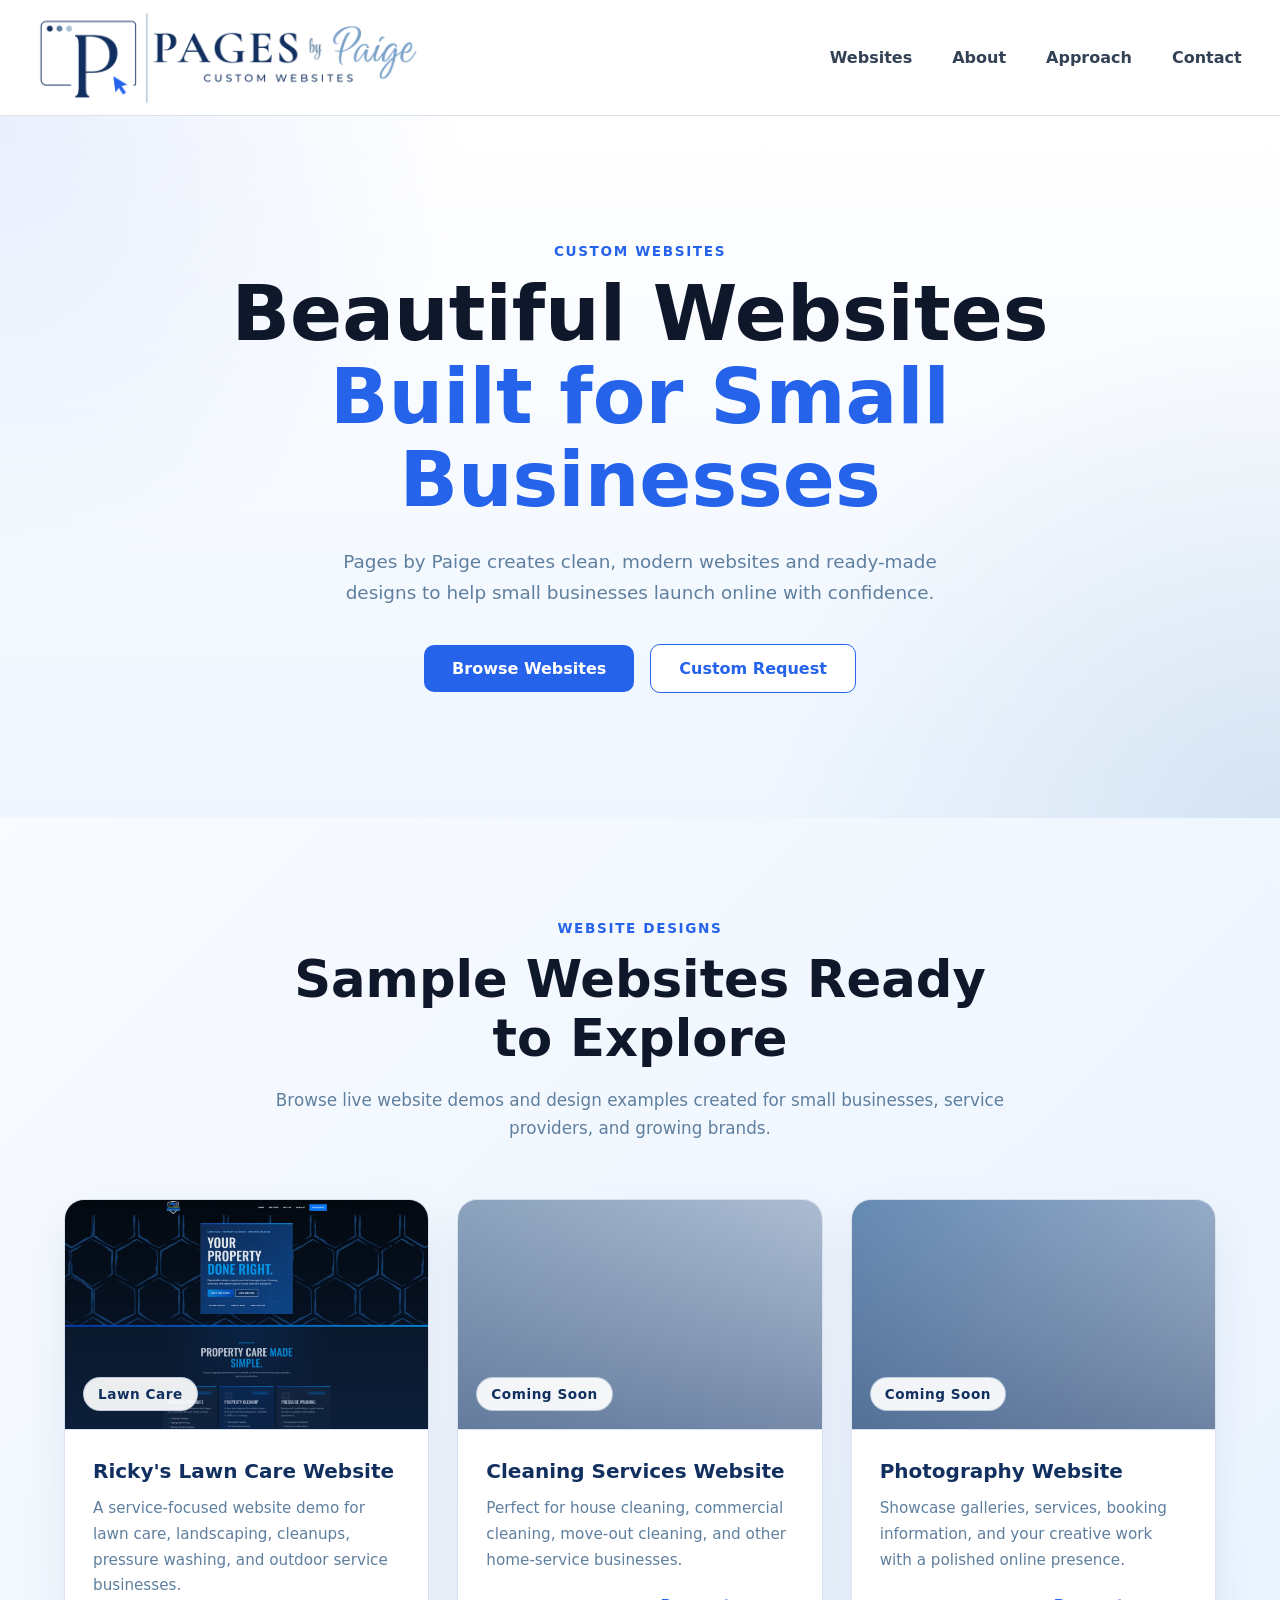
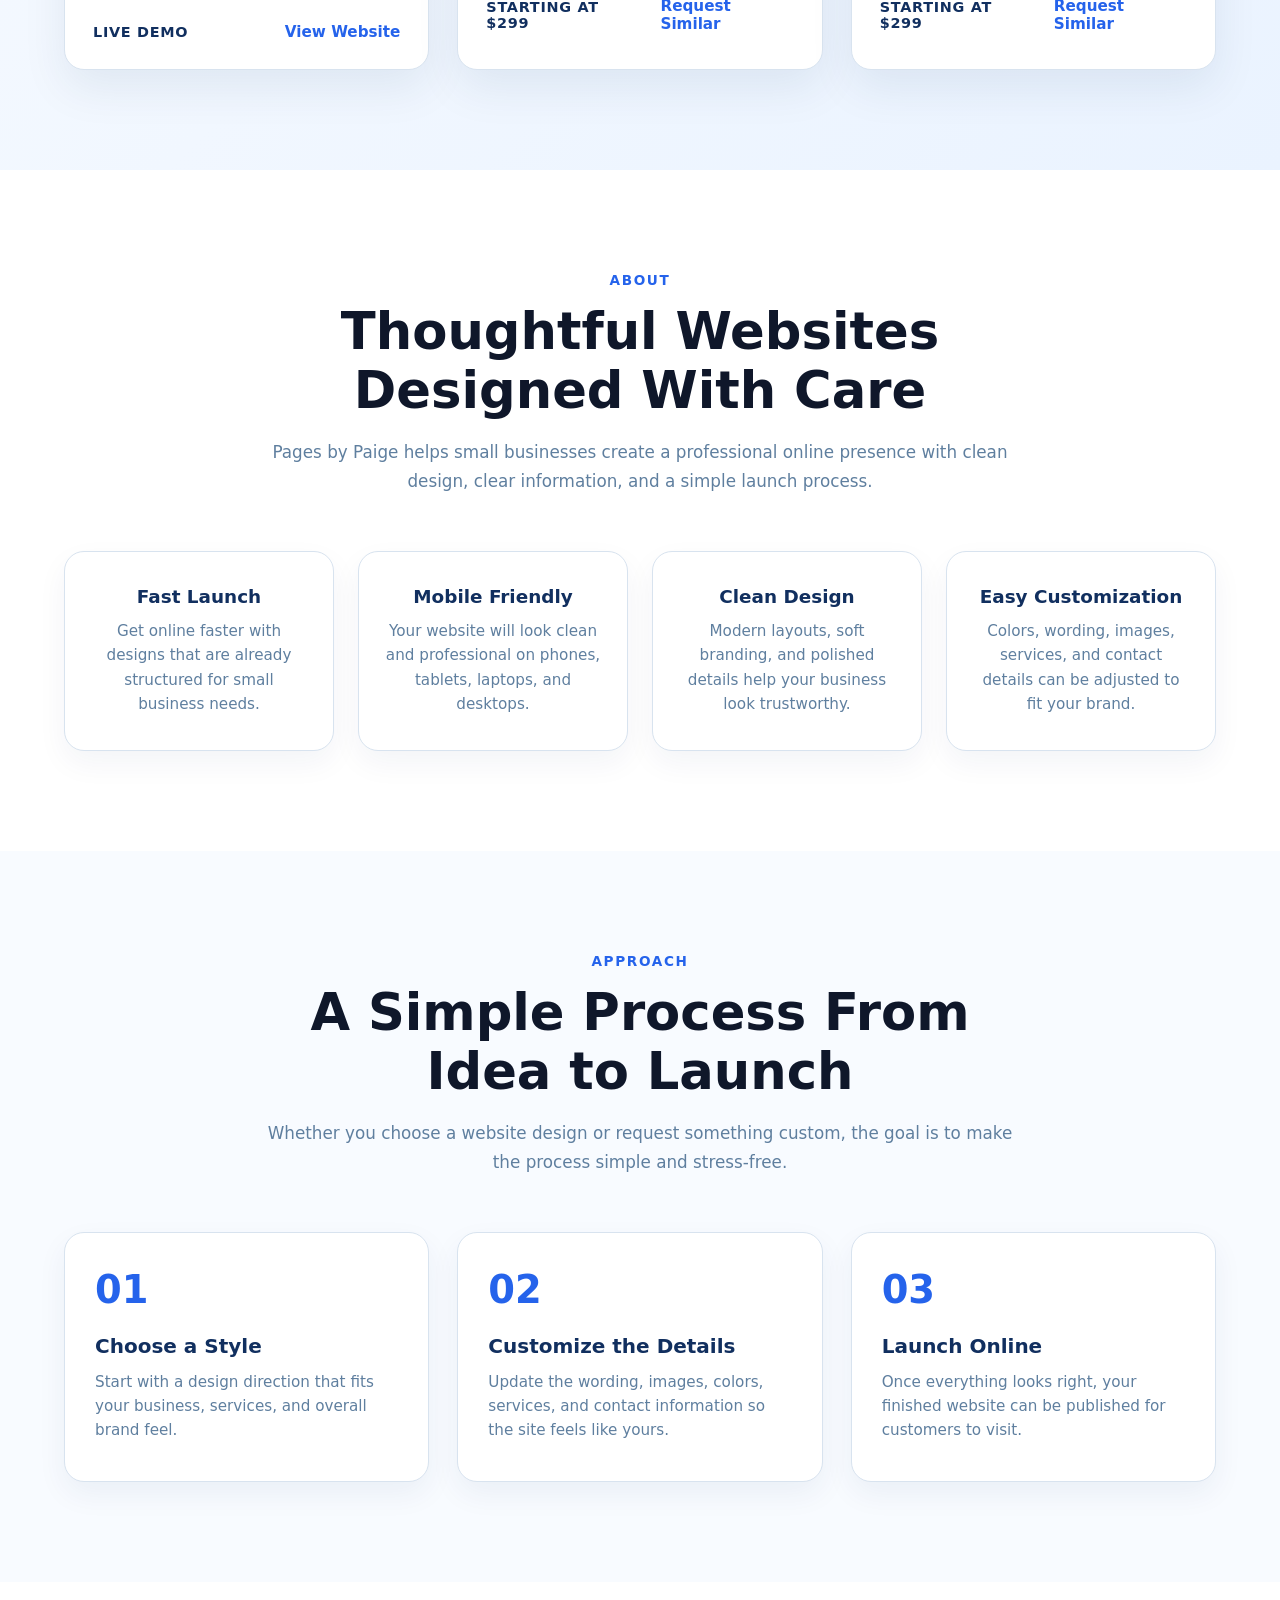
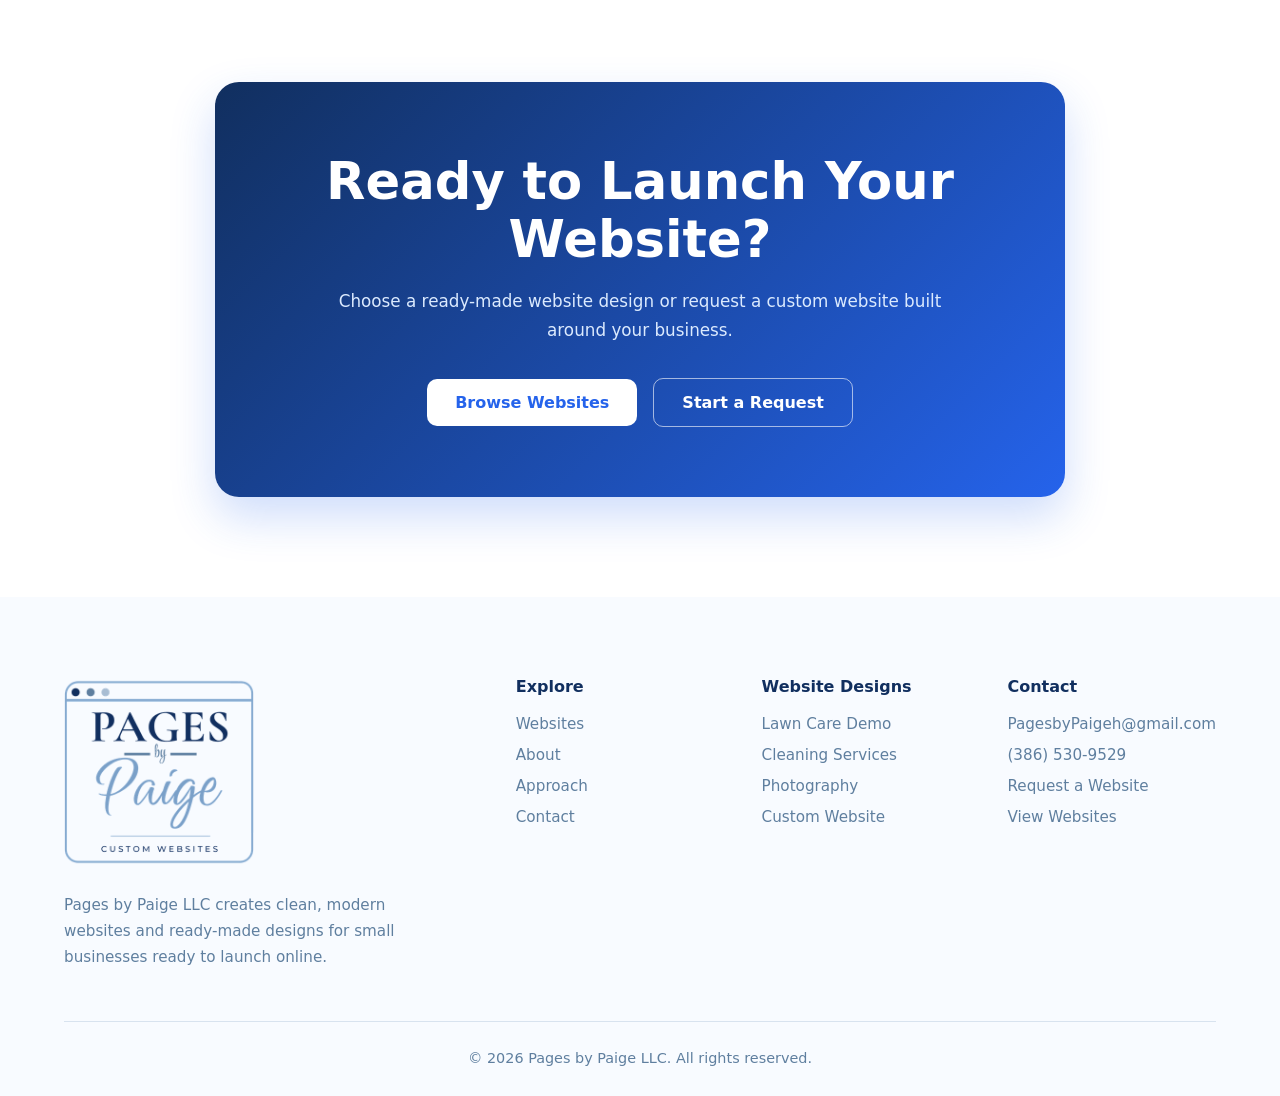
==== index.html @ 89e8f1c2 "First upload for website completion first upload" ====
<!DOCTYPE html>
<html lang="en">

<head>

    <meta charset="UTF-8">
    <meta name="viewport" content="width=device-width, initial-scale=1.0">

    <title>Pages by Paige LLC</title>

    <link rel="icon" type="image/png" href="images/Favicon.png">
    <link rel="stylesheet" href="css/style.css">

</head>

<body>

    <!-- =========================================
         HEADER / NAVBAR
    ========================================== -->

    <header>

        <div class="nav-container">

            <nav class="navbar">

                <a href="#" class="logo">

                    <img 
                        src="images/NAV logo.png" 
                        alt="Pages by Paige logo" 
                        class="nav-logo-img"
                    >

                </a>

                <input type="checkbox" id="menu-toggle">

                <ul class="nav-links">

                    <li><a href="#featured">Websites</a></li>
                    <li><a href="#why">About</a></li>
                    <li><a href="#process">Approach</a></li>
                    <li><a href="#contact" class="open-request-form">Contact</a></li>

                </ul>

                <label for="menu-toggle" class="hamburger" aria-label="Open navigation menu">

                    <span></span>
                    <span></span>
                    <span></span>

                </label>

            </nav>

        </div>

    </header>


    <!-- =========================================
         HERO
    ========================================== -->

    <section class="hero">

        <div class="container">

            <div class="hero-content">

                <span class="section-label">Custom Websites</span>

                <h1>
                    Beautiful Websites
                    <span>Built for Small Businesses</span>
                </h1>

                <p>
                    Pages by Paige creates clean, modern websites and ready-made designs to help small businesses launch online with confidence.
                </p>

                <div class="hero-buttons">

                    <a href="#featured" class="btn btn-primary">Browse Websites</a>

                    <a href="#contact" class="btn btn-secondary open-request-form">Custom Request</a>

                </div>

            </div>

        </div>

    </section>


    <!-- =========================================
         WEBSITE DESIGNS / DEMOS
    ========================================== -->

    <section class="featured" id="featured">

        <div class="container">

            <div class="section-heading">

                <span class="section-label">Website Designs</span>

                <h2>Sample Websites Ready to Explore</h2>

                <p>
                    Browse live website demos and design examples created for small businesses, service providers, and growing brands.
                </p>

            </div>

            <div class="template-grid">

                <article class="template-card">

                    <div class="template-preview template-lawn">

                        <span>Lawn Care</span>

                    </div>

                    <div class="template-info">

                        <h3>Ricky's Lawn Care Website</h3>

                        <p>
                            A service-focused website demo for lawn care, landscaping, cleanups, pressure washing, and outdoor service businesses.
                        </p>

                        <div class="template-bottom">

                            <span class="template-price">Live Demo</span>

                            <a 
                                href="https://rickyslawn.com" 
                                class="template-link" 
                                target="_blank" 
                                rel="noopener"
                            >
                                View Website
                            </a>

                        </div>

                    </div>

                </article>


                <article class="template-card">

                    <div class="template-preview template-cleaning">

                        <span>Coming Soon</span>

                    </div>

                    <div class="template-info">

                        <h3>Cleaning Services Website</h3>

                        <p>
                            Perfect for house cleaning, commercial cleaning, move-out cleaning, and other home-service businesses.
                        </p>

                        <div class="template-bottom">

                            <span class="template-price">Starting at $299</span>

                            <a href="#contact" class="template-link open-request-form">Request Similar</a>

                        </div>

                    </div>

                </article>


                <article class="template-card">

                    <div class="template-preview template-photo">

                        <span>Coming Soon</span>

                    </div>

                    <div class="template-info">

                        <h3>Photography Website</h3>

                        <p>
                            Showcase galleries, services, booking information, and your creative work with a polished online presence.
                        </p>

                        <div class="template-bottom">

                            <span class="template-price">Starting at $299</span>

                            <a href="#contact" class="template-link open-request-form">Request Similar</a>

                        </div>

                    </div>

                </article>

            </div>

        </div>

    </section>


    <!-- =========================================
         WHY PAGES BY PAIGE
    ========================================== -->

    <section class="why-webcraft" id="why">

        <div class="container">

            <div class="section-heading">

                <span class="section-label">About</span>

                <h2>Thoughtful Websites Designed With Care</h2>

                <p>
                    Pages by Paige helps small businesses create a professional online presence with clean design, clear information, and a simple launch process.
                </p>

            </div>

            <div class="why-grid">

                <article class="why-card">

                   

                    <h3>Fast Launch</h3>

                    <p>
                        Get online faster with designs that are already structured for small business needs.
                    </p>

                </article>

                <article class="why-card">

                    
                    <h3>Mobile Friendly</h3>

                    <p>
                        Your website will look clean and professional on phones, tablets, laptops, and desktops.
                    </p>

                </article>

                <article class="why-card">

                   

                    <h3>Clean Design</h3>

                    <p>
                        Modern layouts, soft branding, and polished details help your business look trustworthy.
                    </p>

                </article>

                <article class="why-card">

                  

                    <h3>Easy Customization</h3>

                    <p>
                        Colors, wording, images, services, and contact details can be adjusted to fit your brand.
                    </p>

                </article>

            </div>

        </div>

    </section>


    <!-- =========================================
         APPROACH / PROCESS
    ========================================== -->

    <section class="process" id="process">

        <div class="container">

            <div class="section-heading">

                <span class="section-label">Approach</span>

                <h2>A Simple Process From Idea to Launch</h2>

                <p>
                    Whether you choose a website design or request something custom, the goal is to make the process simple and stress-free.
                </p>

            </div>

            <div class="process-grid">

                <article class="process-card">

                    <div class="process-number">01</div>

                    <h3>Choose a Style</h3>

                    <p>
                        Start with a design direction that fits your business, services, and overall brand feel.
                    </p>

                </article>

                <article class="process-card">

                    <div class="process-number">02</div>

                    <h3>Customize the Details</h3>

                    <p>
                        Update the wording, images, colors, services, and contact information so the site feels like yours.
                    </p>

                </article>

                <article class="process-card">

                    <div class="process-number">03</div>

                    <h3>Launch Online</h3>

                    <p>
                        Once everything looks right, your finished website can be published for customers to visit.
                    </p>

                </article>

            </div>

        </div>

    </section>


    <!-- =========================================
         CTA
    ========================================== -->

    <section class="cta">

        <div class="container">

            <div class="cta-content">

                <h2>Ready to Launch Your Website?</h2>

                <p>
                    Choose a ready-made website design or request a custom website built around your business.
                </p>

                <div class="cta-buttons">

                    <a href="#featured" class="btn btn-primary">Browse Websites</a>

                    <a href="#contact" class="btn btn-secondary open-request-form">Start a Request</a>

                </div>

            </div>

        </div>

    </section>


    <!-- =========================================
         CUSTOM REQUEST FORM
    ========================================== -->

    <section class="request-section" id="contact">

        <div class="container">

            <div class="section-heading">

                <span class="section-label">Custom Request</span>

                <h2>Tell Me About Your Website</h2>

                <p>
                    Fill out the form below with a few details about your business, website needs, and budget.
                </p>

            </div>

            <form 
                class="request-form" 
                action="https://formspree.io/f/xzdlqerz" 
                method="POST"
            >

                <input 
                    type="hidden" 
                    name="_subject" 
                    value="New Website Request for Pages by Paige LLC"
                >

                <div class="form-grid">

                    <div class="form-group">

                        <label for="name">Name *</label>

                        <input type="text" id="name" name="name" required>

                    </div>

                    <div class="form-group">

                        <label for="email">Email *</label>

                        <input type="email" id="email" name="email" required>

                    </div>

                    <div class="form-group">

                        <label for="phone">Phone Number</label>

                        <input type="tel" id="phone" name="phone">

                    </div>

                    <div class="form-group">

                        <label for="business">Business Name</label>

                        <input type="text" id="business" name="business">

                    </div>

                    <div class="form-group">

                        <label for="website-type">What kind of website do you need?</label>

                        <select id="website-type" name="website_type">

                            <option value="">Select one</option>
                            <option value="new website">New website</option>
                            <option value="website redesign">Website redesign</option>
                            <option value="website design customization">Website design customization</option>
                            <option value="not sure yet">Not sure yet</option>

                        </select>

                    </div>

                    <div class="form-group">

                        <label for="budget">Exact Budget *</label>

                        <input 
                            type="text" 
                            id="budget" 
                            name="exact_budget" 
                            placeholder="Example: $300, $500, $1,000"
                            required
                        >

                    </div>

                </div>

                <div class="form-group">

                    <label for="current-website">Current Website, if you have one</label>

                    <input 
                        type="url" 
                        id="current-website" 
                        name="current_website"
                        placeholder="https://example.com"
                    >

                </div>

                <div class="form-group">

                    <label for="timeline">When would you like it finished?</label>

                    <input 
                        type="text" 
                        id="timeline" 
                        name="timeline"
                        placeholder="Example: within 2 weeks, this month, no rush"
                    >

                </div>

                <div class="form-group">

                    <label for="message">Tell me about your website goals *</label>

                    <textarea id="message" name="message" rows="6" required></textarea>

                </div>

                <button type="submit" class="btn btn-primary">
                    Send Website Request
                </button>

            </form>

        </div>

    </section>


    <!-- =========================================
         FOOTER
    ========================================== -->

    <footer class="footer">

        <div class="container">

            <div class="footer-content">

                <div class="footer-brand">

                    <a href="#" class="footer-logo-img-link">

                        <img 
                            src="images/Square logo.png" 
                            alt="Pages by Paige logo" 
                            class="footer-logo-img"
                        >

                    </a>

                    <p>
                        Pages by Paige LLC creates clean, modern websites and ready-made designs for small businesses ready to launch online.
                    </p>

                </div>

                <div class="footer-links">

                    <h3>Explore</h3>

                    <ul>
                        <li><a href="#featured">Websites</a></li>
                        <li><a href="#why">About</a></li>
                        <li><a href="#process">Approach</a></li>
                        <li><a href="#contact" class="open-request-form">Contact</a></li>
                    </ul>

                </div>

                <div class="footer-links">

                    <h3>Website Designs</h3>

                    <ul>
                        <li><a href="https://rickyslawn.com" target="_blank" rel="noopener">Lawn Care Demo</a></li>
                        <li><a href="#featured">Cleaning Services</a></li>
                        <li><a href="#featured">Photography</a></li>
                        <li><a href="#contact" class="open-request-form">Custom Website</a></li>
                    </ul>

                </div>

                <div class="footer-links">

                    <h3>Contact</h3>

                    <ul>
                        <li><a href="mailto:PagesbyPaigeh@gmail.com">PagesbyPaigeh@gmail.com</a></li>
                        <li><a href="tel:+13865309529">(386) 530-9529</a></li>
                        <li><a href="#contact" class="open-request-form">Request a Website</a></li>
                        <li><a href="#featured">View Websites</a></li>
                    </ul>

                </div>

            </div>

            <div class="footer-bottom">

                <p>© 2026 Pages by Paige LLC. All rights reserved.</p>

            </div>

        </div>

    </footer>


    <script>
        const menuToggle = document.querySelector("#menu-toggle");
        const navLinks = document.querySelectorAll(".nav-links a");
        const requestSection = document.querySelector(".request-section");
        const requestButtons = document.querySelectorAll(".open-request-form");

        navLinks.forEach(function(link) {
            link.addEventListener("click", function() {
                menuToggle.checked = false;
            });
        });

        requestButtons.forEach(function(button) {
            button.addEventListener("click", function() {
                requestSection.classList.add("show-request-section");
            });
        });

        if (window.location.hash === "#contact") {
            requestSection.classList.add("show-request-section");
        }
    </script>

</body>

</html>
---- css/style.css ----
/* =========================================
   PAGES BY PAIGE LLC WEBSITE
========================================= */


/* =========================================
   RESET
========================================= */

* {
    margin: 0;
    padding: 0;
    box-sizing: border-box;
}


/* =========================================
   GLOBAL
========================================= */

html {
    scroll-behavior: smooth;
}

body {
    font-family: system-ui, -apple-system, BlinkMacSystemFont, "Segoe UI", sans-serif;
    background: #ffffff;
    color: #0f172a;
}

a {
    color: inherit;
}

.container {
    width: min(90%, 1200px);
    margin: 0 auto;
}

.nav-container {
    width: min(94%, 1400px);
    margin: 0 auto;
}


/* =========================================
   HEADER / STICKY NAVBAR
========================================= */

header {
    position: sticky;
    top: 0;
    z-index: 1000;

    width: 100%;

    background: rgba(255, 255, 255, 0.94);
    backdrop-filter: blur(14px);

    border-bottom: 1px solid #dbe3ef;
}

.navbar {
    position: relative;

    min-height: 100px;
    padding: 10px 0;

    display: flex;
    justify-content: space-between;
    align-items: center;
}

.logo {
    display: inline-flex;
    align-items: center;
    text-decoration: none;
}

.logo img,
.nav-logo-img {
    width: 380px;
    max-width: 42vw;
    height: auto;
    display: block;
}

#menu-toggle {
    display: none;
}

.nav-links {
    list-style: none;

    display: flex;
    align-items: center;
    gap: 40px;
}

.nav-links a {
    text-decoration: none;
    color: #334155;

    font-size: 1rem;
    font-weight: 600;

    transition: 0.25s ease;
}

.nav-links a:hover {
    color: #2563eb;
}


/* =========================================
   HAMBURGER
========================================= */

.hamburger {
    display: none;
    cursor: pointer;
}

.hamburger span {
    display: block;

    width: 28px;
    height: 3px;

    margin: 5px 0;

    background: #0f172a;
    border-radius: 5px;

    transition: 0.25s ease;
}


/* =========================================
   HERO
========================================= */

.hero {
    min-height: 78vh;

    display: flex;
    align-items: center;

    text-align: center;

    padding: 90px 0;

    background:
        radial-gradient(circle at top left, rgba(37, 99, 235, 0.10), transparent 32%),
        radial-gradient(circle at bottom right, rgba(122, 160, 200, 0.22), transparent 35%),
        linear-gradient(180deg, #ffffff 0%, #eef6ff 100%);
}

.hero-content {
    max-width: 850px;
    margin: 0 auto;
}

.hero h1 {
    margin-bottom: 24px;

    color: #0f172a;

    font-size: clamp(2.5rem, 6vw, 5rem);
    line-height: 1.08;
}

.hero h1 span {
    display: block;
    color: #2563eb;
}

.hero p {
    max-width: 650px;

    margin: 0 auto 36px;

    color: #5f7f9f;

    font-size: 1.15rem;
    line-height: 1.7;
}

.hero-buttons {
    display: flex;
    justify-content: center;
    align-items: center;

    gap: 16px;
    flex-wrap: wrap;
}


/* =========================================
   BUTTONS
========================================= */

.btn {
    display: inline-block;

    padding: 14px 28px;

    border-radius: 10px;

    font-weight: 700;
    text-decoration: none;

    transition: 0.25s ease;
}

.btn-primary {
    background: #2563eb;
    color: #ffffff;
}

.btn-primary:hover {
    background: #1d4ed8;
    transform: translateY(-2px);
}

.btn-secondary {
    background: #ffffff;
    color: #2563eb;

    border: 1px solid #2563eb;
}

.btn-secondary:hover {
    background: #eff6ff;
    transform: translateY(-2px);
}


/* =========================================
   SECTION HEADING
========================================= */

.section-heading {
    max-width: 760px;
    margin: 0 auto 56px;
    text-align: center;
}

.section-label {
    display: inline-block;

    margin-bottom: 14px;

    color: #2563eb;

    font-size: 0.85rem;
    font-weight: 800;
    letter-spacing: 0.12em;
    text-transform: uppercase;
}

.section-heading h2 {
    margin-bottom: 18px;

    color: #0f172a;

    font-size: clamp(2rem, 4vw, 3.4rem);
    line-height: 1.15;
}

.section-heading p {
    color: #5f7f9f;

    font-size: 1.05rem;
    line-height: 1.7;
}


/* =========================================
   WEBSITE DESIGNS / DEMO CARDS
========================================= */

.featured {
    padding: 100px 0;
    background: linear-gradient(135deg, #f8fbff 0%, #eaf3ff 100%);
}

.template-grid {
    display: grid;
    grid-template-columns: repeat(3, minmax(0, 1fr));
    gap: 28px;
}

.template-card {
    overflow: hidden;

    background: #ffffff;

    border: 1px solid #d8e3ef;
    border-radius: 20px;

    box-shadow: 0 18px 45px rgba(17, 47, 95, 0.08);

    transition: 0.25s ease;
}

.template-card:hover {
    transform: translateY(-6px);
    box-shadow: 0 24px 55px rgba(17, 47, 95, 0.14);
}

.template-preview {
    position: relative;

    height: 230px;

    display: flex;
    align-items: flex-end;

    padding: 18px;

    background: linear-gradient(135deg, #dbeafe, #f8fbff);
    background-size: cover;
    background-position: top center;

    border-bottom: 1px solid #d8e3ef;

    overflow: hidden;
}

.template-preview::before {
    content: "";

    position: absolute;
    inset: 0;

    background: linear-gradient(
        180deg,
        rgba(17, 47, 95, 0.05) 0%,
        rgba(17, 47, 95, 0.45) 100%
    );

    z-index: 1;
}

.template-preview span {
    position: relative;
    z-index: 2;

    display: inline-block;

    padding: 8px 14px;

    background: rgba(255, 255, 255, 0.92);
    color: #112f5f;

    border: 1px solid rgba(168, 189, 211, 0.7);
    border-radius: 999px;

    font-size: 0.85rem;
    font-weight: 800;
    letter-spacing: 0.04em;
}

.template-lawn {
    background:
        url("../images/rickys-preview.png"),
        linear-gradient(135deg, #dbeafe, #f8fbff);

    background-size: cover;
    background-position: top center;
}

.template-cleaning {
    background:
        linear-gradient(rgba(17, 47, 95, 0.15), rgba(17, 47, 95, 0.15)),
        linear-gradient(135deg, #a8bdd3, #eaf3ff);
}

.template-photo {
    background:
        linear-gradient(rgba(17, 47, 95, 0.15), rgba(17, 47, 95, 0.15)),
        linear-gradient(135deg, #7aa0c8, #d8e3ef);
}

.template-info {
    padding: 28px;
}

.template-info h3 {
    margin-bottom: 12px;

    color: #112f5f;

    font-size: 1.25rem;
    line-height: 1.3;
}

.template-info p {
    margin-bottom: 24px;

    color: #5f7f9f;

    font-size: 0.95rem;
    line-height: 1.7;
}

.template-bottom {
    display: flex;
    justify-content: space-between;
    align-items: center;
    gap: 16px;
}

.template-price {
    color: #112f5f;

    font-size: 0.9rem;
    font-weight: 800;
    letter-spacing: 0.05em;
    text-transform: uppercase;
}

.template-link {
    color: #2563eb;

    font-size: 0.95rem;
    font-weight: 800;
    text-decoration: none;

    transition: 0.25s ease;
}

.template-link:hover {
    color: #112f5f;
}


/* =========================================
   ABOUT / WHY
========================================= */

.why-webcraft {
    padding: 100px 0;
    background: #ffffff;
}

.why-grid {
    display: grid;
    grid-template-columns: repeat(4, 1fr);
    gap: 24px;
}

.why-card {
    padding: 34px 26px;

    background: #ffffff;

    border: 1px solid #d8e3ef;
    border-radius: 20px;

    text-align: center;

    box-shadow: 0 12px 30px rgba(17, 47, 95, 0.05);

    transition: 0.25s ease;
}

.why-card:hover {
    transform: translateY(-6px);
    box-shadow: 0 20px 45px rgba(17, 47, 95, 0.1);
}

.why-icon {
    width: 64px;
    height: 64px;

    margin: 0 auto 22px;

    display: flex;
    justify-content: center;
    align-items: center;

    background: #eaf3ff;
    border-radius: 50%;

    font-size: 1.7rem;
}

.why-card h3 {
    margin-bottom: 12px;

    color: #112f5f;

    font-size: 1.15rem;
}

.why-card p {
    color: #5f7f9f;

    font-size: 0.95rem;
    line-height: 1.6;
}


/* =========================================
   APPROACH / PROCESS
========================================= */

.process {
    padding: 100px 0;
    background: #f8fbff;
}

.process-grid {
    display: grid;
    grid-template-columns: repeat(3, 1fr);
    gap: 28px;
}

.process-card {
    padding: 38px 30px;

    background: #ffffff;

    border: 1px solid #d8e3ef;
    border-radius: 20px;

    box-shadow: 0 12px 30px rgba(17, 47, 95, 0.06);

    transition: 0.25s ease;
}

.process-card:hover {
    transform: translateY(-6px);
    box-shadow: 0 20px 45px rgba(17, 47, 95, 0.12);
}

.process-number {
    margin-bottom: 24px;

    color: #2563eb;

    font-size: 2.4rem;
    font-weight: 900;
    line-height: 1;
}

.process-card h3 {
    margin-bottom: 12px;

    color: #112f5f;

    font-size: 1.25rem;
}

.process-card p {
    color: #5f7f9f;

    font-size: 0.95rem;
    line-height: 1.6;
}


/* =========================================
   CTA
========================================= */

.cta {
    padding: 100px 0;
    background: #ffffff;
}

.cta-content {
    max-width: 850px;
    margin: 0 auto;

    padding: 70px 40px;

    text-align: center;

    background: linear-gradient(135deg, #112f5f, #2563eb);

    border-radius: 24px;

    box-shadow: 0 20px 45px rgba(37, 99, 235, 0.22);
}

.cta-content h2 {
    margin-bottom: 18px;

    color: #ffffff;

    font-size: clamp(2rem, 4vw, 3.2rem);
    line-height: 1.15;
}

.cta-content p {
    max-width: 620px;

    margin: 0 auto 34px;

    color: #dbeafe;

    font-size: 1.05rem;
    line-height: 1.7;
}

.cta-buttons {
    display: flex;
    justify-content: center;
    align-items: center;

    gap: 16px;
    flex-wrap: wrap;
}

.cta .btn-primary {
    background: #ffffff;
    color: #2563eb;
}

.cta .btn-primary:hover {
    background: #eff6ff;
}

.cta .btn-secondary {
    background: transparent;
    color: #ffffff;

    border: 1px solid rgba(255, 255, 255, 0.6);
}

.cta .btn-secondary:hover {
    background: rgba(255, 255, 255, 0.12);
}


/* =========================================
   CUSTOM REQUEST FORM
========================================= */

.request-section {
    display: none;

    padding: 100px 0;
    background: #ffffff;
}

.request-section.show-request-section {
    display: block;
}

.request-form {
    max-width: 850px;
    margin: 0 auto;

    padding: 40px;

    background: #f8fbff;

    border: 1px solid #d8e3ef;
    border-radius: 24px;

    box-shadow: 0 18px 45px rgba(17, 47, 95, 0.08);
}

.form-grid {
    display: grid;
    grid-template-columns: repeat(2, 1fr);
    gap: 22px;
}

.form-group {
    margin-bottom: 22px;
}

.form-group label {
    display: block;

    margin-bottom: 8px;

    color: #112f5f;

    font-size: 0.95rem;
    font-weight: 800;
}

.form-group input,
.form-group select,
.form-group textarea {
    width: 100%;

    padding: 14px 16px;

    background: #ffffff;
    color: #0f172a;

    border: 1px solid #cbd8e6;
    border-radius: 10px;

    font: inherit;

    outline: none;

    transition: 0.25s ease;
}

.form-group input:focus,
.form-group select:focus,
.form-group textarea:focus {
    border-color: #2563eb;
    box-shadow: 0 0 0 4px rgba(37, 99, 235, 0.10);
}

.form-group textarea {
    resize: vertical;
}


/* =========================================
   FOOTER
========================================= */

.footer {
    padding: 80px 0 30px;
    background: #f8fbff;
    color: #0f172a;
}

.footer-content {
    display: grid;
    grid-template-columns: 2fr 1fr 1fr 1fr;
    gap: 40px;

    padding-bottom: 50px;
    border-bottom: 1px solid #d8e3ef;
}

.footer-brand p {
    max-width: 360px;

    color: #5f7f9f;

    font-size: 0.95rem;
    line-height: 1.7;
}

.footer-logo-img-link {
    display: inline-block;
    margin-bottom: 22px;
}

.footer-logo-img {
    width: 190px;
    max-width: 100%;
    height: auto;
    display: block;
}

.footer-links h3 {
    margin-bottom: 18px;

    color: #112f5f;

    font-size: 1rem;
    font-weight: 800;
}

.footer-links ul {
    list-style: none;
}

.footer-links li {
    margin-bottom: 12px;
}

.footer-links a {
    color: #5f7f9f;

    font-size: 0.95rem;
    text-decoration: none;

    transition: 0.25s ease;
}

.footer-links a:hover {
    color: #2563eb;
}

.footer-bottom {
    padding-top: 28px;

    text-align: center;
}

.footer-bottom p {
    color: #5f7f9f;

    font-size: 0.9rem;
}


/* =========================================
   TABLET
========================================= */

@media (max-width: 1024px) {

    .logo img,
    .nav-logo-img {
        width: 320px;
        max-width: 42vw;
    }

    .template-grid {
        grid-template-columns: repeat(2, minmax(0, 1fr));
    }

    .why-grid {
        grid-template-columns: repeat(2, 1fr);
    }

    .process-grid {
        grid-template-columns: 1fr;
    }

    .footer-content {
        grid-template-columns: 1fr 1fr;
    }

}


/* =========================================
   MOBILE
========================================= */

@media (max-width: 768px) {

    .navbar {
        min-height: 72px;
        padding: 10px 0;
    }

    .logo img,
    .nav-logo-img {
        width: 235px !important;
        max-width: 68vw !important;
        height: auto !important;
    }

    .hamburger {
        display: block;
        flex-shrink: 0;
    }

    .nav-links {
        display: none;

        position: absolute;
        top: 100%;
        left: 0;
        right: 0;

        flex-direction: column;
        align-items: flex-start;
        gap: 0;

        padding: 20px;

        background: rgba(255, 255, 255, 0.98);

        border: 1px solid #d8e3ef;
        border-radius: 18px;

        box-shadow: 0 16px 35px rgba(17, 47, 95, 0.12);

        z-index: 1001;
    }

    .nav-links li {
        width: 100%;
    }

    .nav-links a {
        display: block;
        width: 100%;

        padding: 14px 0;

        font-size: 1.05rem;
    }

    #menu-toggle:checked ~ .nav-links {
        display: flex;
    }

    #menu-toggle:checked ~ .hamburger span:nth-child(1) {
        transform: rotate(45deg) translate(6px, 6px);
    }

    #menu-toggle:checked ~ .hamburger span:nth-child(2) {
        opacity: 0;
    }

    #menu-toggle:checked ~ .hamburger span:nth-child(3) {
        transform: rotate(-45deg) translate(6px, -6px);
    }

    .hero {
        min-height: 70vh;
        padding: 70px 0;
    }

    .hero h1 {
        font-size: clamp(2.5rem, 12vw, 4rem);
    }

    .hero p {
        font-size: 1rem;
    }

    .hero-buttons,
    .cta-buttons {
        flex-direction: column;
    }

    .btn {
        width: 100%;
        max-width: 280px;
        text-align: center;
    }

    .featured,
    .why-webcraft,
    .process,
    .request-section,
    .cta {
        padding: 70px 0;
    }

    .section-heading {
        margin-bottom: 40px;
    }

    .section-heading h2 {
        font-size: clamp(2rem, 9vw, 3rem);
    }

    .template-grid {
        grid-template-columns: 1fr;
    }

    .template-preview {
        height: 210px;
    }

    .template-bottom {
        flex-direction: column;
        align-items: flex-start;
    }

    .why-grid {
        grid-template-columns: 1fr;
    }

    .why-card,
    .process-card {
        padding: 30px 24px;
    }

    .form-grid {
        grid-template-columns: 1fr;
        gap: 0;
    }

    .request-form {
        padding: 28px 22px;
    }

    .cta-content {
        padding: 50px 24px;
        border-radius: 20px;
    }

    .footer {
        padding: 60px 0 28px;
        text-align: center;
    }

    .footer-content {
        grid-template-columns: 1fr;
        gap: 38px;

        text-align: center;
        justify-items: center;
    }

    .footer-brand {
        display: flex;
        flex-direction: column;
        align-items: center;
    }

    .footer-logo-img-link {
        margin-bottom: 18px;
    }

    .footer-logo-img {
        width: 190px;
        margin: 0 auto;
    }

    .footer-brand p {
        max-width: 310px;
        margin: 0 auto;

        text-align: center;
        line-height: 1.7;
    }

    .footer-links {
        text-align: center;
    }

    .footer-links h3 {
        margin-bottom: 14px;
    }

    .footer-links ul {
        padding: 0;
    }

    .footer-links li {
        margin-bottom: 10px;
    }

    .footer-bottom {
        text-align: center;
    }

}


/* =========================================
   SMALL MOBILE
========================================= */

@media (max-width: 480px) {

    .container {
        width: min(92%, 1200px);
    }

    .nav-container {
        width: min(92%, 1400px);
    }

    .logo img,
    .nav-logo-img {
        width: 205px !important;
        max-width: 64vw !important;
    }

    .hero {
        padding: 60px 0;
    }

    .hero h1 {
        font-size: 2.55rem;
    }

    .hero p {
        font-size: 0.95rem;
    }

    .template-info {
        padding: 24px;
    }

    .footer-logo-img {
        width: 170px;
    }

}
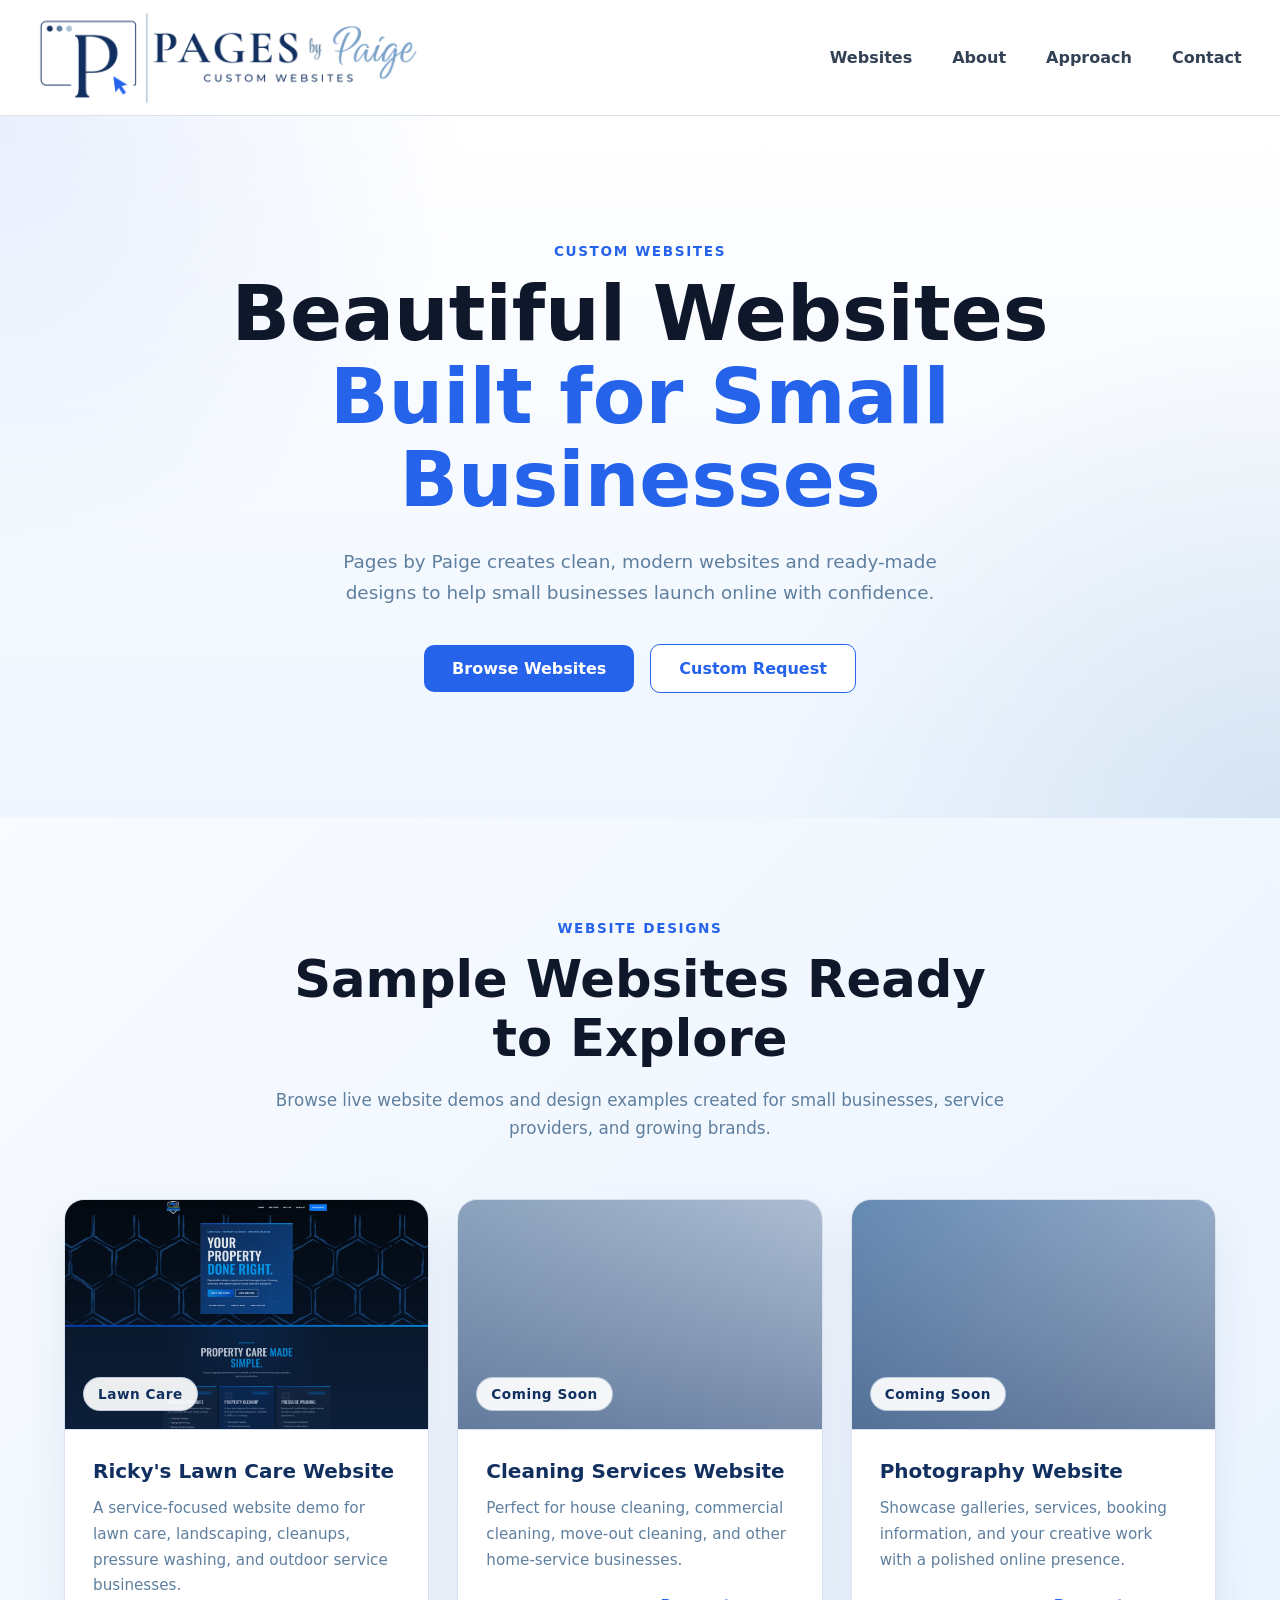
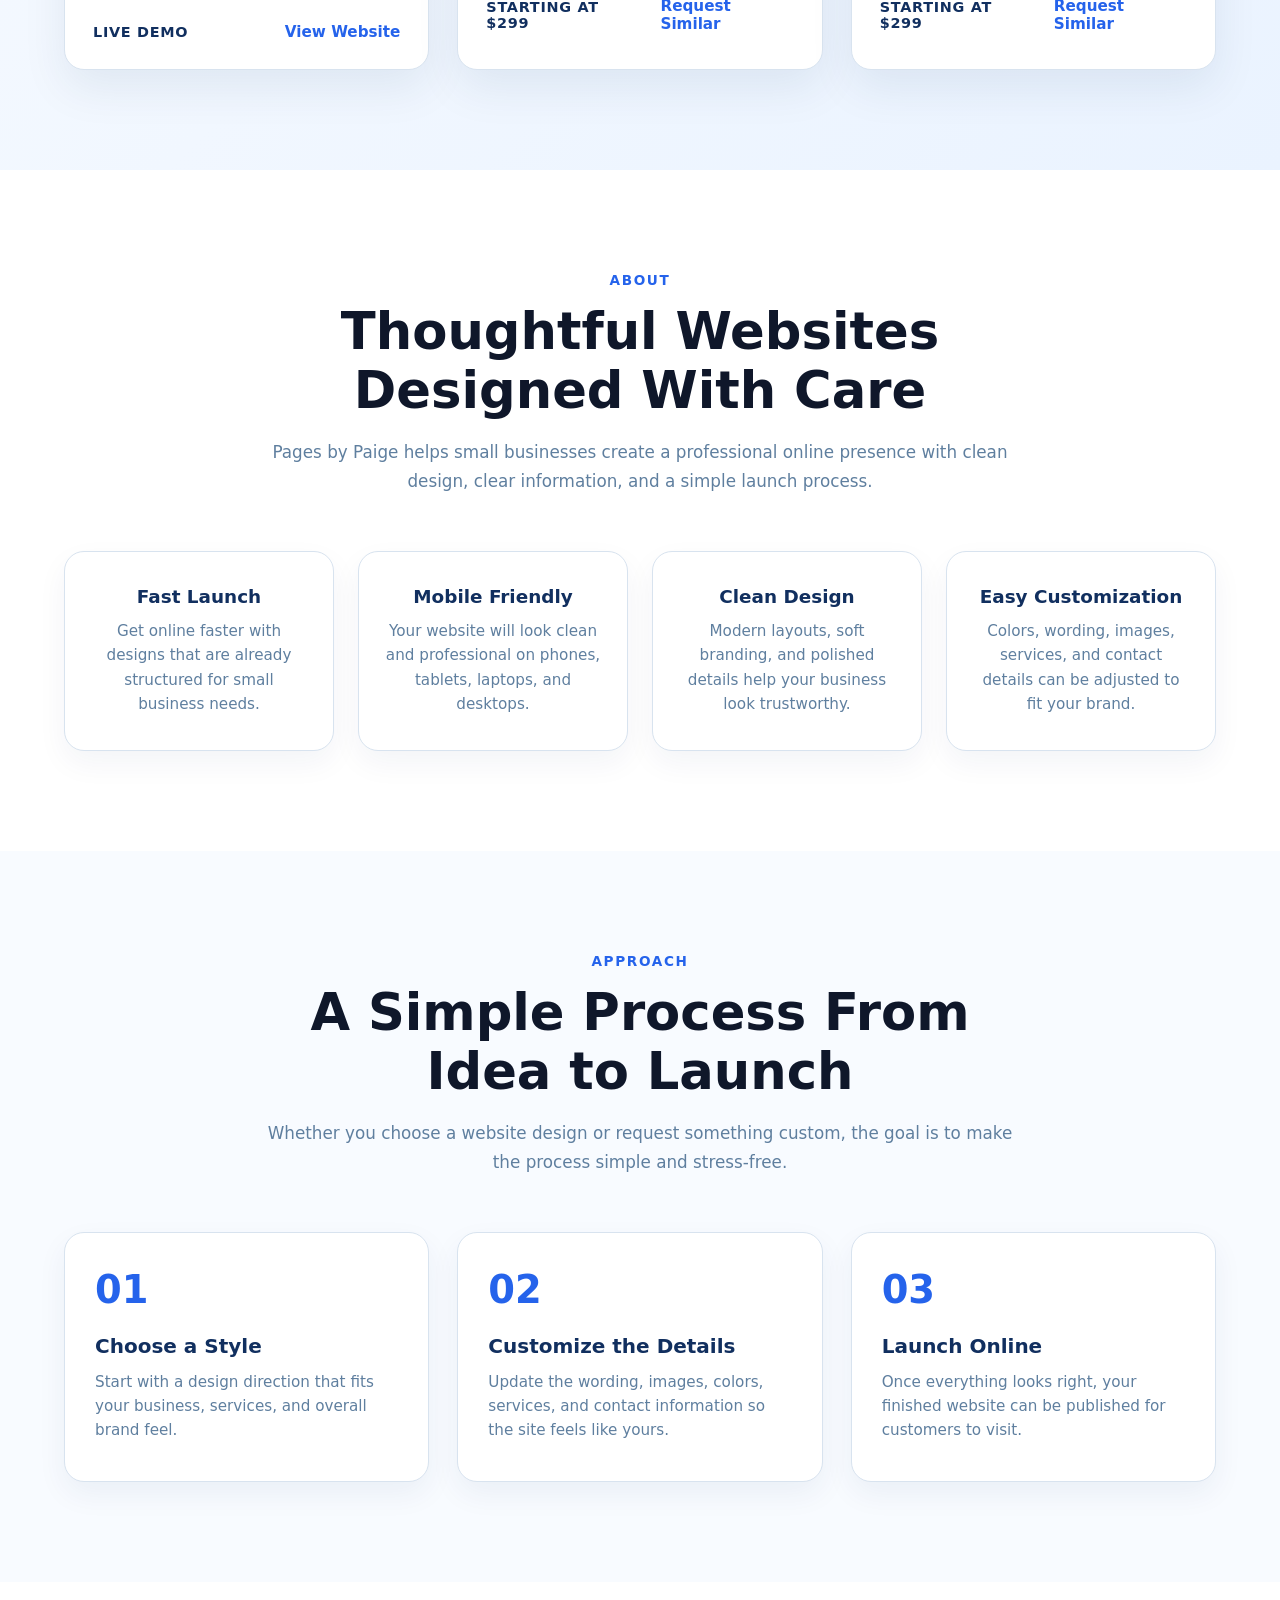
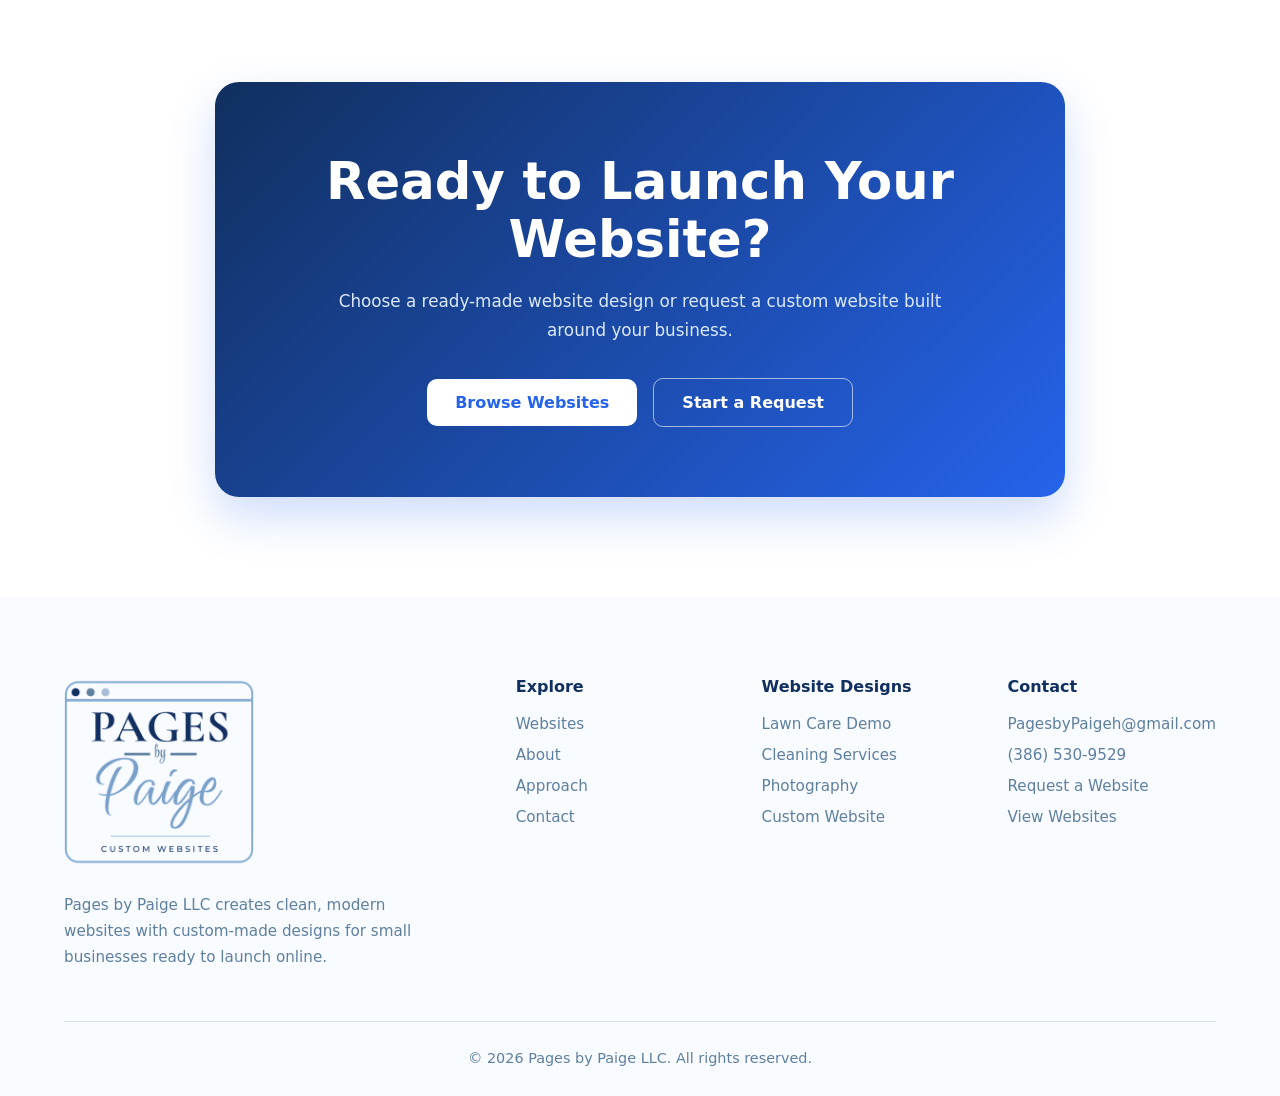
==== commit 21e8a822: "Update description for Pages by Paige LLC footer update description" ====
--- a/index.html
+++ b/index.html
@@ -557,7 +557,7 @@
                     </a>
 
                     <p>
-                        Pages by Paige LLC creates clean, modern websites and ready-made designs for small businesses ready to launch online.
+                        Pages by Paige LLC creates clean, modern websites with custom-made designs for small businesses ready to launch online.
                     </p>
 
                 </div>
@@ -639,4 +639,4 @@
 
 </body>
 
-</html>+</html>
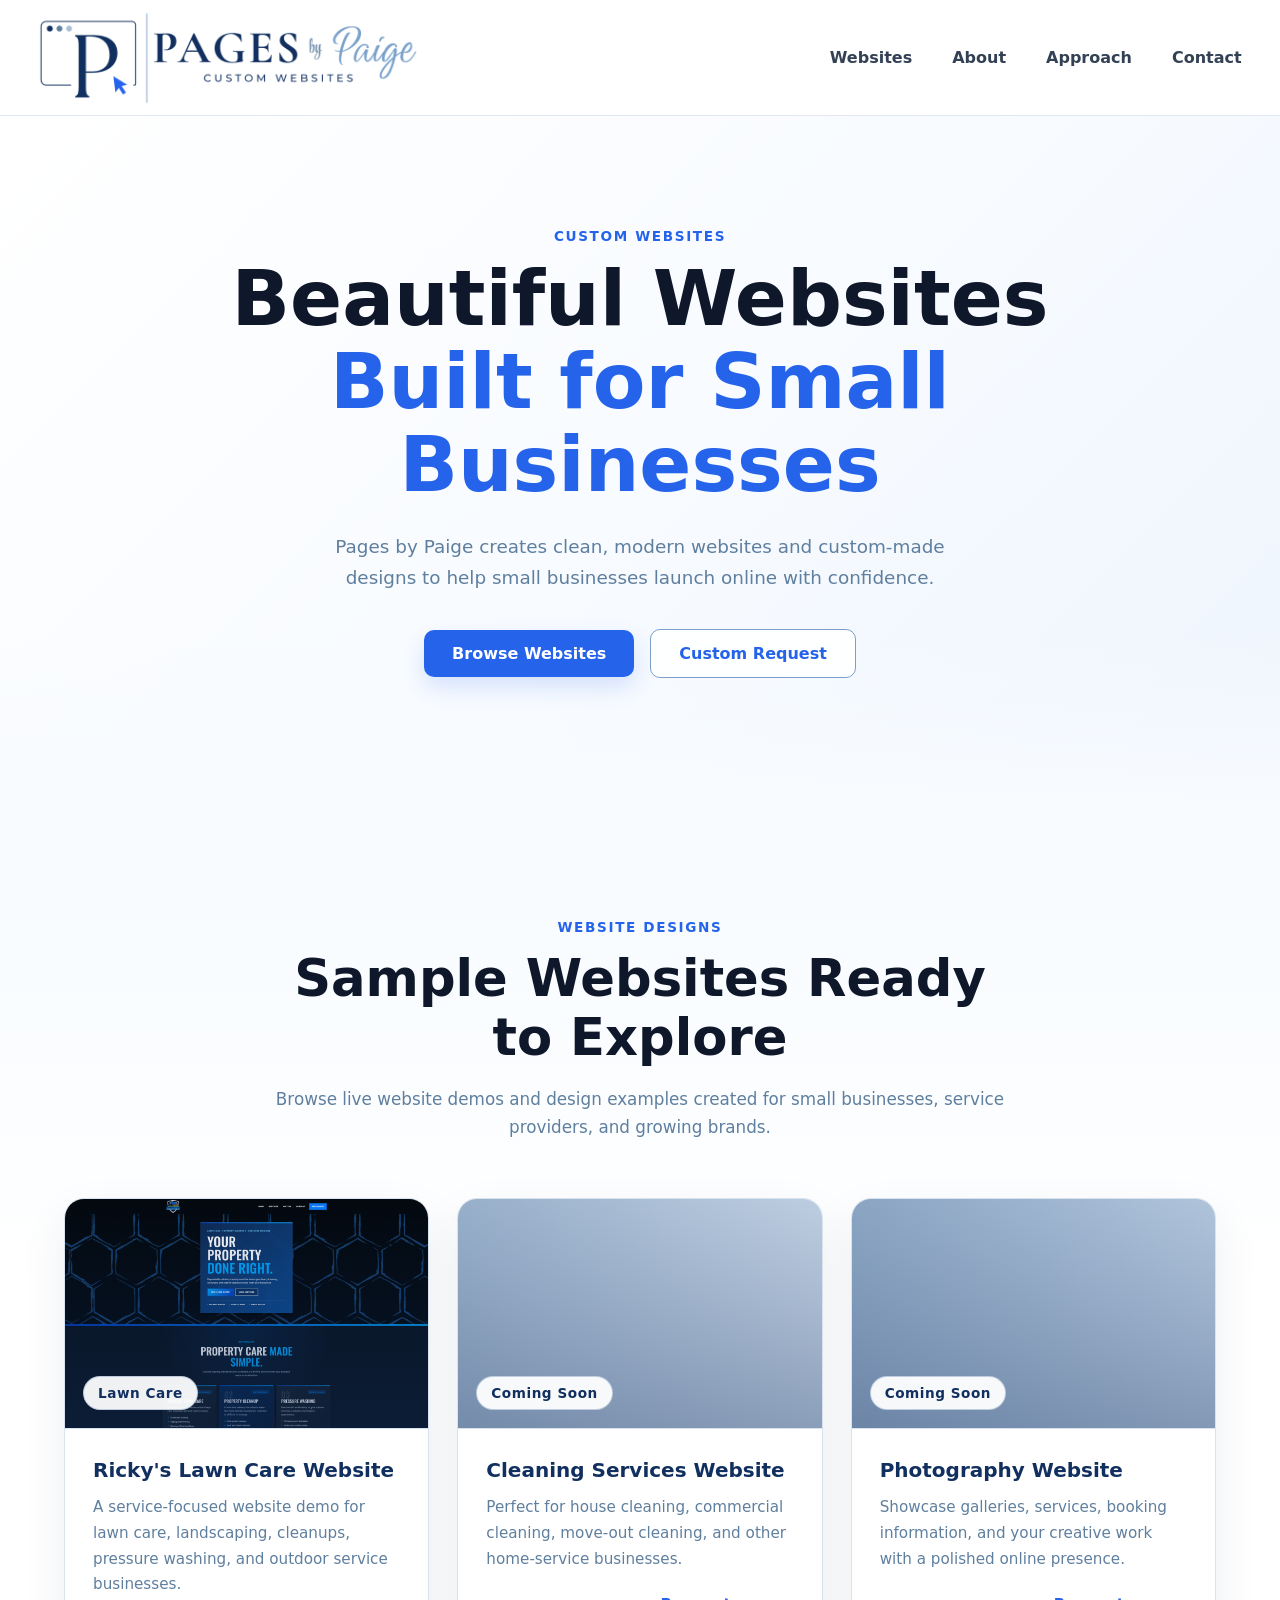
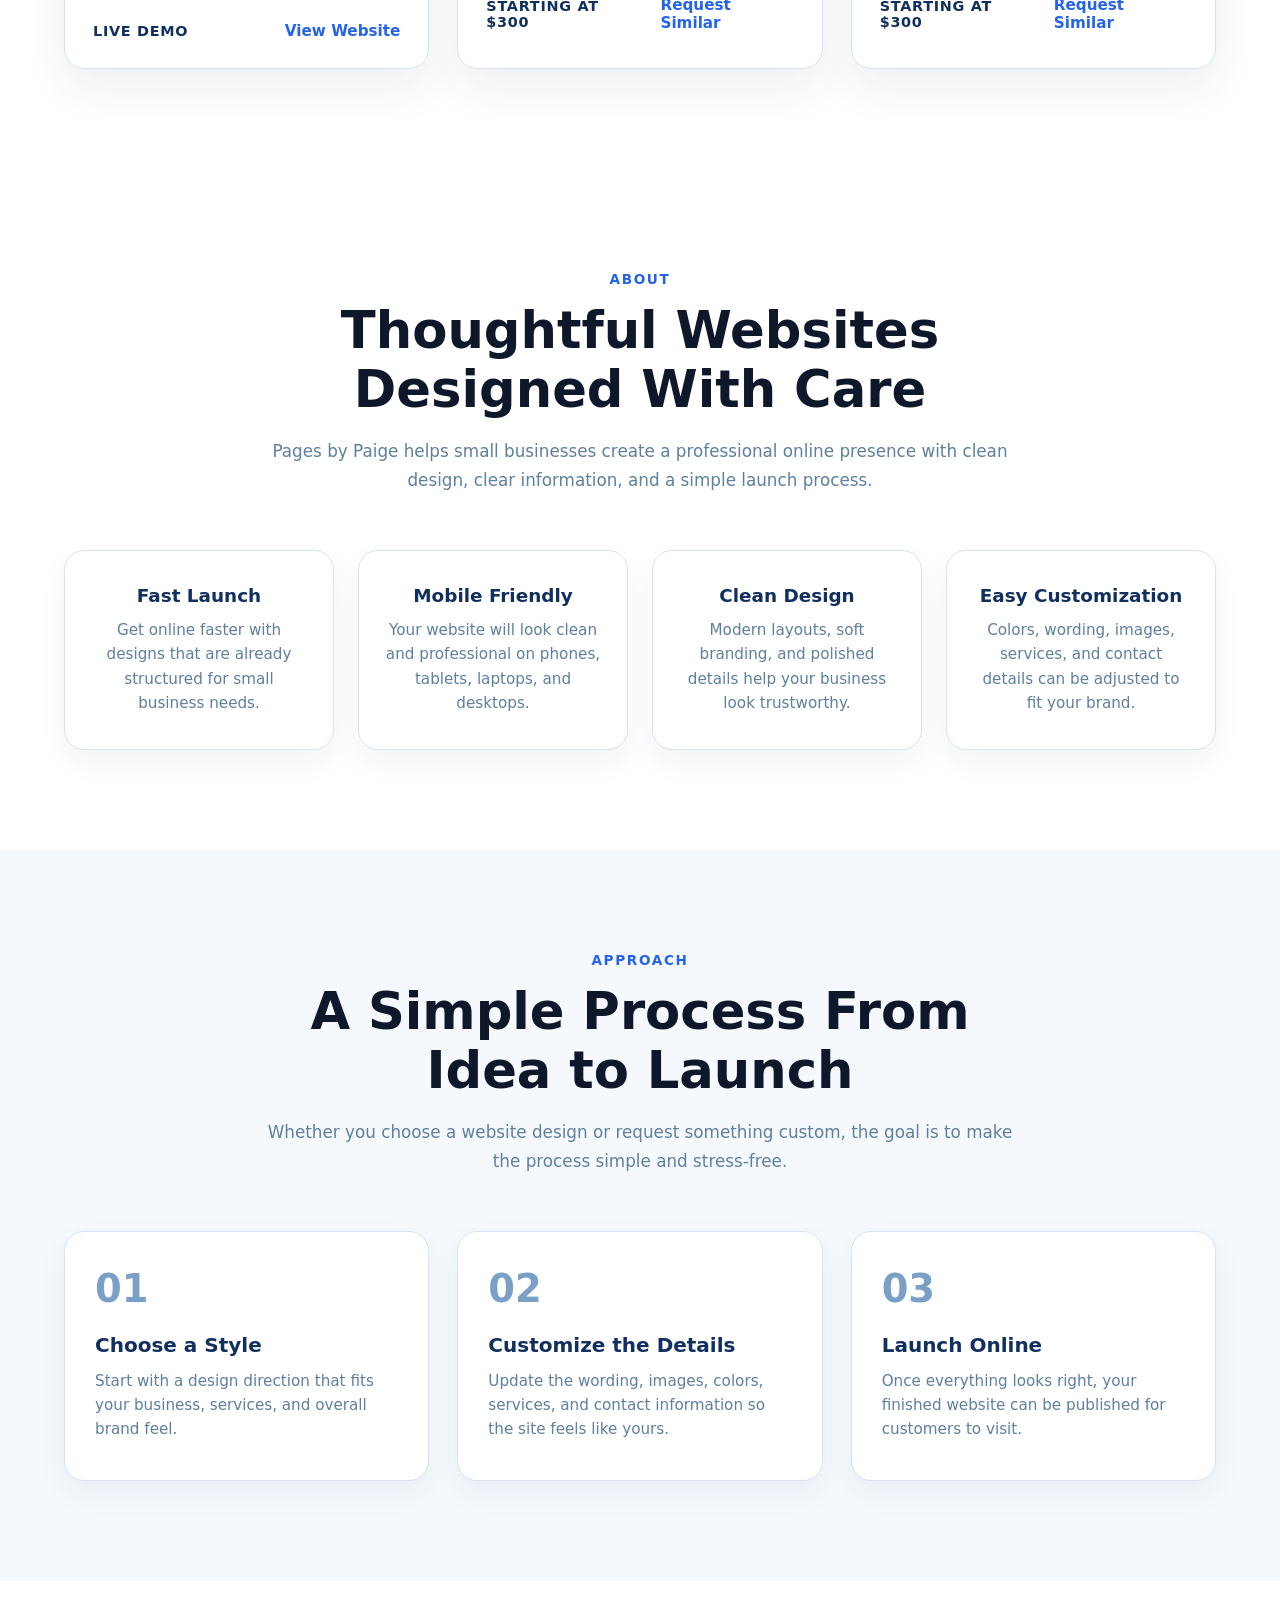
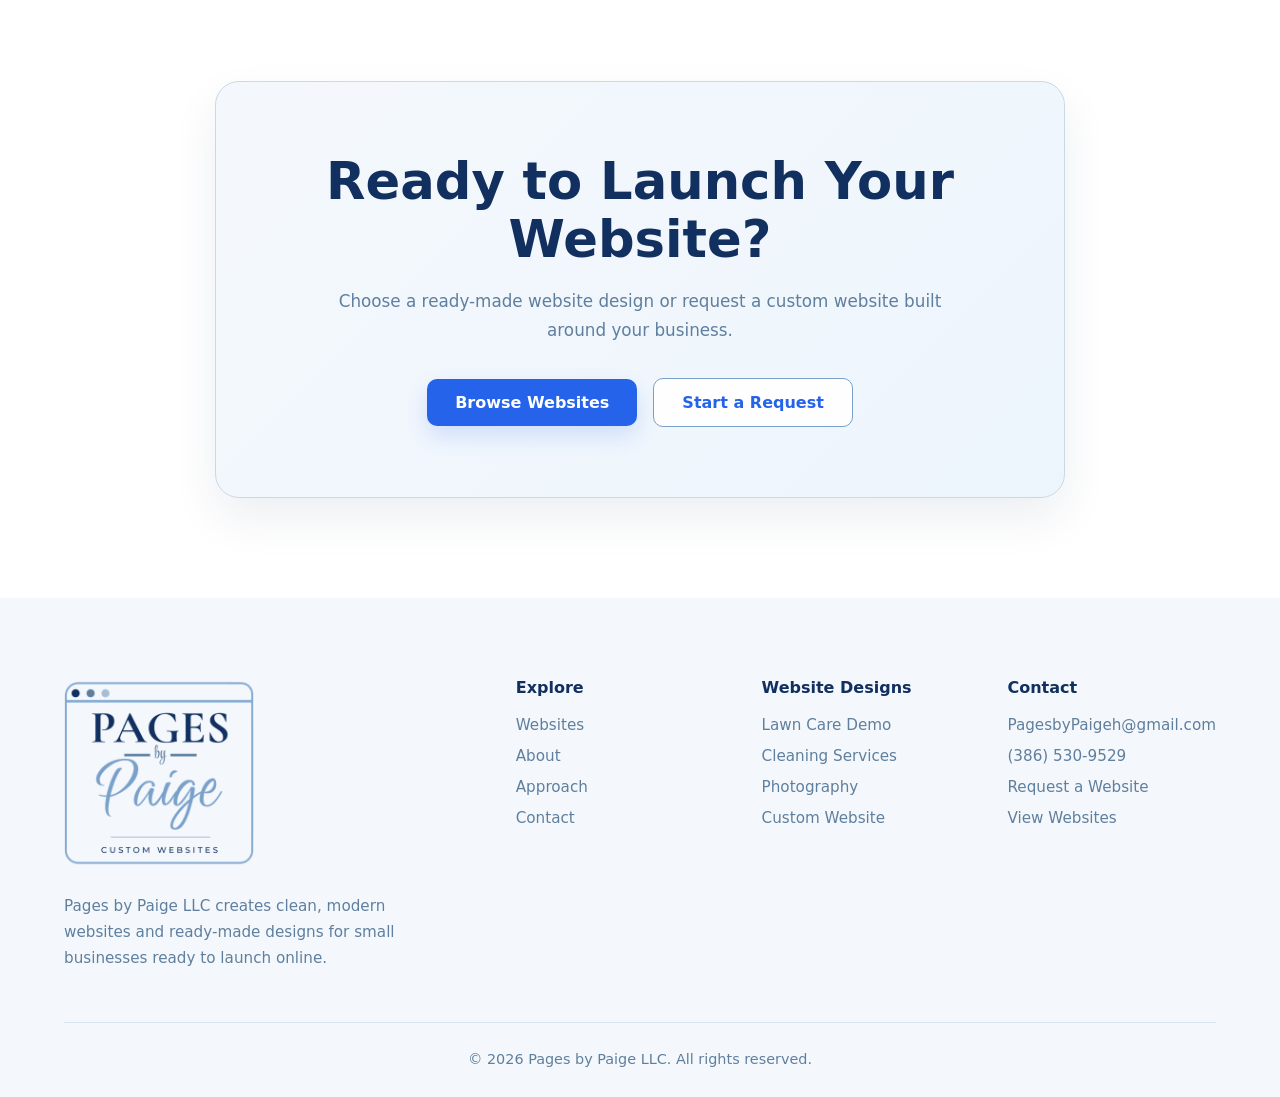
==== commit 3a55f8f3: "new html with marble marble look" ====
--- a/index.html
+++ b/index.html
@@ -14,6 +14,7 @@
 </head>
 
 <body>
+
 
     <!-- =========================================
          HEADER / NAVBAR
@@ -27,26 +28,37 @@
 
                 <a href="#" class="logo">
 
-                    <img 
-                        src="images/NAV logo.png" 
-                        alt="Pages by Paige logo" 
+                    <img
+                        src="images/NAV logo.png"
+                        alt="Pages by Paige logo"
                         class="nav-logo-img"
                     >
 
                 </a>
 
+
                 <input type="checkbox" id="menu-toggle">
+
 
                 <ul class="nav-links">
 
                     <li><a href="#featured">Websites</a></li>
                     <li><a href="#why">About</a></li>
                     <li><a href="#process">Approach</a></li>
-                    <li><a href="#contact" class="open-request-form">Contact</a></li>
+                    <li>
+                        <a href="#contact" class="open-request-form">
+                            Contact
+                        </a>
+                    </li>
 
                 </ul>
 
-                <label for="menu-toggle" class="hamburger" aria-label="Open navigation menu">
+
+                <label
+                    for="menu-toggle"
+                    class="hamburger"
+                    aria-label="Open navigation menu"
+                >
 
                     <span></span>
                     <span></span>
@@ -61,162 +73,246 @@
     </header>
 
 
+
     <!-- =========================================
-         HERO
+         MARBLE FLOW
+         Hero + Website Designs share ONE background
     ========================================== -->
 
-    <section class="hero">
-
-        <div class="container">
-
-            <div class="hero-content">
-
-                <span class="section-label">Custom Websites</span>
-
-                <h1>
-                    Beautiful Websites
-                    <span>Built for Small Businesses</span>
-                </h1>
-
-                <p>
-                    Pages by Paige creates clean, modern websites and ready-made designs to help small businesses launch online with confidence.
-                </p>
-
-                <div class="hero-buttons">
-
-                    <a href="#featured" class="btn btn-primary">Browse Websites</a>
-
-                    <a href="#contact" class="btn btn-secondary open-request-form">Custom Request</a>
+    <div class="marble-flow">
+
+
+        <!-- =========================================
+             HERO
+        ========================================== -->
+
+        <section class="hero">
+
+            <div class="container">
+
+                <div class="hero-content">
+
+                    <span class="section-label">
+                        Custom Websites
+                    </span>
+
+
+                    <h1>
+                        Beautiful Websites
+                        <span>Built for Small Businesses</span>
+                    </h1>
+
+
+                    <p>
+                        Pages by Paige creates clean, modern websites and
+                        custom-made designs to help small businesses launch
+                        online with confidence.
+                    </p>
+
+
+                    <div class="hero-buttons">
+
+                        <a
+                            href="#featured"
+                            class="btn btn-primary"
+                        >
+                            Browse Websites
+                        </a>
+
+
+                        <a
+                            href="#contact"
+                            class="btn btn-secondary open-request-form"
+                        >
+                            Custom Request
+                        </a>
+
+                    </div>
 
                 </div>
 
             </div>
 
-        </div>
-
-    </section>
-
-
-    <!-- =========================================
-         WEBSITE DESIGNS / DEMOS
-    ========================================== -->
-
-    <section class="featured" id="featured">
-
-        <div class="container">
-
-            <div class="section-heading">
-
-                <span class="section-label">Website Designs</span>
-
-                <h2>Sample Websites Ready to Explore</h2>
-
-                <p>
-                    Browse live website demos and design examples created for small businesses, service providers, and growing brands.
-                </p>
+        </section>
+
+
+
+        <!-- =========================================
+             WEBSITE DESIGNS / DEMOS
+        ========================================== -->
+
+        <section class="featured" id="featured">
+
+            <div class="container">
+
+                <div class="section-heading">
+
+                    <span class="section-label">
+                        Website Designs
+                    </span>
+
+                    <h2>
+                        Sample Websites Ready to Explore
+                    </h2>
+
+                    <p>
+                        Browse live website demos and design examples
+                        created for small businesses, service providers,
+                        and growing brands.
+                    </p>
+
+                </div>
+
+
+
+                <div class="template-grid">
+
+
+                    <!-- RICKY'S -->
+
+                    <article class="template-card">
+
+                        <div class="template-preview template-lawn">
+
+                            <span>Lawn Care</span>
+
+                        </div>
+
+
+                        <div class="template-info">
+
+                            <h3>
+                                Ricky's Lawn Care Website
+                            </h3>
+
+                            <p>
+                                A service-focused website demo for lawn care,
+                                landscaping, cleanups, pressure washing,
+                                and outdoor service businesses.
+                            </p>
+
+
+                            <div class="template-bottom">
+
+                                <span class="template-price">
+                                    Live Demo
+                                </span>
+
+                                <a
+                                    href="https://rickyslawn.com"
+                                    class="template-link"
+                                    target="_blank"
+                                    rel="noopener"
+                                >
+                                    View Website
+                                </a>
+
+                            </div>
+
+                        </div>
+
+                    </article>
+
+
+
+                    <!-- CLEANING -->
+
+                    <article class="template-card">
+
+                        <div class="template-preview template-cleaning">
+
+                            <span>Coming Soon</span>
+
+                        </div>
+
+
+                        <div class="template-info">
+
+                            <h3>
+                                Cleaning Services Website
+                            </h3>
+
+                            <p>
+                                Perfect for house cleaning,
+                                commercial cleaning, move-out cleaning,
+                                and other home-service businesses.
+                            </p>
+
+
+                            <div class="template-bottom">
+
+                                <span class="template-price">
+                                    Starting at $300
+                                </span>
+
+                                <a
+                                    href="#contact"
+                                    class="template-link open-request-form"
+                                >
+                                    Request Similar
+                                </a>
+
+                            </div>
+
+                        </div>
+
+                    </article>
+
+
+
+                    <!-- PHOTOGRAPHY -->
+
+                    <article class="template-card">
+
+                        <div class="template-preview template-photo">
+
+                            <span>Coming Soon</span>
+
+                        </div>
+
+
+                        <div class="template-info">
+
+                            <h3>
+                                Photography Website
+                            </h3>
+
+                            <p>
+                                Showcase galleries, services,
+                                booking information, and your creative
+                                work with a polished online presence.
+                            </p>
+
+
+                            <div class="template-bottom">
+
+                                <span class="template-price">
+                                    Starting at $300
+                                </span>
+
+                                <a
+                                    href="#contact"
+                                    class="template-link open-request-form"
+                                >
+                                    Request Similar
+                                </a>
+
+                            </div>
+
+                        </div>
+
+                    </article>
+
+
+                </div>
 
             </div>
 
-            <div class="template-grid">
-
-                <article class="template-card">
-
-                    <div class="template-preview template-lawn">
-
-                        <span>Lawn Care</span>
-
-                    </div>
-
-                    <div class="template-info">
-
-                        <h3>Ricky's Lawn Care Website</h3>
-
-                        <p>
-                            A service-focused website demo for lawn care, landscaping, cleanups, pressure washing, and outdoor service businesses.
-                        </p>
-
-                        <div class="template-bottom">
-
-                            <span class="template-price">Live Demo</span>
-
-                            <a 
-                                href="https://rickyslawn.com" 
-                                class="template-link" 
-                                target="_blank" 
-                                rel="noopener"
-                            >
-                                View Website
-                            </a>
-
-                        </div>
-
-                    </div>
-
-                </article>
-
-
-                <article class="template-card">
-
-                    <div class="template-preview template-cleaning">
-
-                        <span>Coming Soon</span>
-
-                    </div>
-
-                    <div class="template-info">
-
-                        <h3>Cleaning Services Website</h3>
-
-                        <p>
-                            Perfect for house cleaning, commercial cleaning, move-out cleaning, and other home-service businesses.
-                        </p>
-
-                        <div class="template-bottom">
-
-                            <span class="template-price">Starting at $299</span>
-
-                            <a href="#contact" class="template-link open-request-form">Request Similar</a>
-
-                        </div>
-
-                    </div>
-
-                </article>
-
-
-                <article class="template-card">
-
-                    <div class="template-preview template-photo">
-
-                        <span>Coming Soon</span>
-
-                    </div>
-
-                    <div class="template-info">
-
-                        <h3>Photography Website</h3>
-
-                        <p>
-                            Showcase galleries, services, booking information, and your creative work with a polished online presence.
-                        </p>
-
-                        <div class="template-bottom">
-
-                            <span class="template-price">Starting at $299</span>
-
-                            <a href="#contact" class="template-link open-request-form">Request Similar</a>
-
-                        </div>
-
-                    </div>
-
-                </article>
-
-            </div>
-
-        </div>
-
-    </section>
+        </section>
+
+
+    </div>
+
 
 
     <!-- =========================================
@@ -229,70 +325,81 @@
 
             <div class="section-heading">
 
-                <span class="section-label">About</span>
-
-                <h2>Thoughtful Websites Designed With Care</h2>
+                <span class="section-label">
+                    About
+                </span>
+
+                <h2>
+                    Thoughtful Websites Designed With Care
+                </h2>
 
                 <p>
-                    Pages by Paige helps small businesses create a professional online presence with clean design, clear information, and a simple launch process.
+                    Pages by Paige helps small businesses create a
+                    professional online presence with clean design,
+                    clear information, and a simple launch process.
                 </p>
 
             </div>
 
+
+
             <div class="why-grid">
 
+
                 <article class="why-card">
 
-                   
-
                     <h3>Fast Launch</h3>
 
                     <p>
-                        Get online faster with designs that are already structured for small business needs.
+                        Get online faster with designs that are already
+                        structured for small business needs.
                     </p>
 
                 </article>
 
+
                 <article class="why-card">
 
-                    
                     <h3>Mobile Friendly</h3>
 
                     <p>
-                        Your website will look clean and professional on phones, tablets, laptops, and desktops.
+                        Your website will look clean and professional
+                        on phones, tablets, laptops, and desktops.
                     </p>
 
                 </article>
 
+
                 <article class="why-card">
 
-                   
-
                     <h3>Clean Design</h3>
 
                     <p>
-                        Modern layouts, soft branding, and polished details help your business look trustworthy.
+                        Modern layouts, soft branding, and polished
+                        details help your business look trustworthy.
                     </p>
 
                 </article>
 
+
                 <article class="why-card">
 
-                  
-
                     <h3>Easy Customization</h3>
 
                     <p>
-                        Colors, wording, images, services, and contact details can be adjusted to fit your brand.
+                        Colors, wording, images, services, and contact
+                        details can be adjusted to fit your brand.
                     </p>
 
                 </article>
 
+
             </div>
 
         </div>
 
     </section>
+
 
 
     <!-- =========================================
@@ -305,59 +412,89 @@
 
             <div class="section-heading">
 
-                <span class="section-label">Approach</span>
-
-                <h2>A Simple Process From Idea to Launch</h2>
+                <span class="section-label">
+                    Approach
+                </span>
+
+                <h2>
+                    A Simple Process From Idea to Launch
+                </h2>
 
                 <p>
-                    Whether you choose a website design or request something custom, the goal is to make the process simple and stress-free.
+                    Whether you choose a website design or request
+                    something custom, the goal is to make the process
+                    simple and stress-free.
                 </p>
 
             </div>
 
+
+
             <div class="process-grid">
 
+
                 <article class="process-card">
 
-                    <div class="process-number">01</div>
-
-                    <h3>Choose a Style</h3>
+                    <div class="process-number">
+                        01
+                    </div>
+
+                    <h3>
+                        Choose a Style
+                    </h3>
 
                     <p>
-                        Start with a design direction that fits your business, services, and overall brand feel.
+                        Start with a design direction that fits your
+                        business, services, and overall brand feel.
                     </p>
 
                 </article>
 
+
+
                 <article class="process-card">
 
-                    <div class="process-number">02</div>
-
-                    <h3>Customize the Details</h3>
+                    <div class="process-number">
+                        02
+                    </div>
+
+                    <h3>
+                        Customize the Details
+                    </h3>
 
                     <p>
-                        Update the wording, images, colors, services, and contact information so the site feels like yours.
+                        Update the wording, images, colors, services,
+                        and contact information so the site feels like yours.
                     </p>
 
                 </article>
 
+
+
                 <article class="process-card">
 
-                    <div class="process-number">03</div>
-
-                    <h3>Launch Online</h3>
+                    <div class="process-number">
+                        03
+                    </div>
+
+                    <h3>
+                        Launch Online
+                    </h3>
 
                     <p>
-                        Once everything looks right, your finished website can be published for customers to visit.
+                        Once everything looks right, your finished
+                        website can be published for customers to visit.
                     </p>
 
                 </article>
 
+
             </div>
 
         </div>
 
     </section>
+
 
 
     <!-- =========================================
@@ -370,17 +507,31 @@
 
             <div class="cta-content">
 
-                <h2>Ready to Launch Your Website?</h2>
+                <h2>
+                    Ready to Launch Your Website?
+                </h2>
 
                 <p>
-                    Choose a ready-made website design or request a custom website built around your business.
+                    Choose a ready-made website design or request a
+                    custom website built around your business.
                 </p>
 
+
                 <div class="cta-buttons">
 
-                    <a href="#featured" class="btn btn-primary">Browse Websites</a>
-
-                    <a href="#contact" class="btn btn-secondary open-request-form">Start a Request</a>
+                    <a
+                        href="#featured"
+                        class="btn btn-primary"
+                    >
+                        Browse Websites
+                    </a>
+
+                    <a
+                        href="#contact"
+                        class="btn btn-secondary open-request-form"
+                    >
+                        Start a Request
+                    </a>
 
                 </div>
 
@@ -389,6 +540,7 @@
         </div>
 
     </section>
+
 
 
     <!-- =========================================
@@ -401,137 +553,229 @@
 
             <div class="section-heading">
 
-                <span class="section-label">Custom Request</span>
-
-                <h2>Tell Me About Your Website</h2>
+                <span class="section-label">
+                    Custom Request
+                </span>
+
+                <h2>
+                    Tell Me About Your Website
+                </h2>
 
                 <p>
-                    Fill out the form below with a few details about your business, website needs, and budget.
+                    Fill out the form below with a few details about
+                    your business, website needs, and budget.
                 </p>
 
             </div>
 
-            <form 
-                class="request-form" 
-                action="https://formspree.io/f/xzdlqerz" 
+
+
+            <form
+                class="request-form"
+                action="https://formspree.io/f/xzdlqerz"
                 method="POST"
             >
 
-                <input 
-                    type="hidden" 
-                    name="_subject" 
+
+                <input
+                    type="hidden"
+                    name="_subject"
                     value="New Website Request for Pages by Paige LLC"
                 >
 
+
                 <div class="form-grid">
 
+
                     <div class="form-group">
 
-                        <label for="name">Name *</label>
-
-                        <input type="text" id="name" name="name" required>
+                        <label for="name">
+                            Name *
+                        </label>
+
+                        <input
+                            type="text"
+                            id="name"
+                            name="name"
+                            required
+                        >
 
                     </div>
 
+
+
                     <div class="form-group">
 
-                        <label for="email">Email *</label>
-
-                        <input type="email" id="email" name="email" required>
+                        <label for="email">
+                            Email *
+                        </label>
+
+                        <input
+                            type="email"
+                            id="email"
+                            name="email"
+                            required
+                        >
 
                     </div>
 
+
+
                     <div class="form-group">
 
-                        <label for="phone">Phone Number</label>
-
-                        <input type="tel" id="phone" name="phone">
+                        <label for="phone">
+                            Phone Number
+                        </label>
+
+                        <input
+                            type="tel"
+                            id="phone"
+                            name="phone"
+                        >
 
                     </div>
 
+
+
                     <div class="form-group">
 
-                        <label for="business">Business Name</label>
-
-                        <input type="text" id="business" name="business">
+                        <label for="business">
+                            Business Name
+                        </label>
+
+                        <input
+                            type="text"
+                            id="business"
+                            name="business"
+                        >
 
                     </div>
 
+
+
                     <div class="form-group">
 
-                        <label for="website-type">What kind of website do you need?</label>
-
-                        <select id="website-type" name="website_type">
-
-                            <option value="">Select one</option>
-                            <option value="new website">New website</option>
-                            <option value="website redesign">Website redesign</option>
-                            <option value="website design customization">Website design customization</option>
-                            <option value="not sure yet">Not sure yet</option>
+                        <label for="website-type">
+                            What kind of website do you need?
+                        </label>
+
+                        <select
+                            id="website-type"
+                            name="website_type"
+                        >
+
+                            <option value="">
+                                Select one
+                            </option>
+
+                            <option value="new website">
+                                New website
+                            </option>
+
+                            <option value="website redesign">
+                                Website redesign
+                            </option>
+
+                            <option value="website design customization">
+                                Website design customization
+                            </option>
+
+                            <option value="not sure yet">
+                                Not sure yet
+                            </option>
 
                         </select>
 
                     </div>
 
+
+
                     <div class="form-group">
 
-                        <label for="budget">Exact Budget *</label>
-
-                        <input 
-                            type="text" 
-                            id="budget" 
-                            name="exact_budget" 
+                        <label for="budget">
+                            Exact Budget *
+                        </label>
+
+                        <input
+                            type="text"
+                            id="budget"
+                            name="exact_budget"
                             placeholder="Example: $300, $500, $1,000"
                             required
                         >
 
                     </div>
 
-                </div>
+
+                </div>
+
+
 
                 <div class="form-group">
 
-                    <label for="current-website">Current Website, if you have one</label>
-
-                    <input 
-                        type="url" 
-                        id="current-website" 
+                    <label for="current-website">
+                        Current Website, if you have one
+                    </label>
+
+                    <input
+                        type="url"
+                        id="current-website"
                         name="current_website"
                         placeholder="https://example.com"
                     >
 
                 </div>
 
+
+
                 <div class="form-group">
 
-                    <label for="timeline">When would you like it finished?</label>
-
-                    <input 
-                        type="text" 
-                        id="timeline" 
+                    <label for="timeline">
+                        When would you like it finished?
+                    </label>
+
+                    <input
+                        type="text"
+                        id="timeline"
                         name="timeline"
                         placeholder="Example: within 2 weeks, this month, no rush"
                     >
 
                 </div>
 
+
+
                 <div class="form-group">
 
-                    <label for="message">Tell me about your website goals *</label>
-
-                    <textarea id="message" name="message" rows="6" required></textarea>
-
-                </div>
-
-                <button type="submit" class="btn btn-primary">
+                    <label for="message">
+                        Tell me about your website goals *
+                    </label>
+
+                    <textarea
+                        id="message"
+                        name="message"
+                        rows="6"
+                        required
+                    ></textarea>
+
+                </div>
+
+
+
+                <button
+                    type="submit"
+                    class="btn btn-primary"
+                >
                     Send Website Request
                 </button>
 
+
             </form>
 
         </div>
 
     </section>
+
 
 
     <!-- =========================================
@@ -544,68 +788,166 @@
 
             <div class="footer-content">
 
+
                 <div class="footer-brand">
 
-                    <a href="#" class="footer-logo-img-link">
-
-                        <img 
-                            src="images/Square logo.png" 
-                            alt="Pages by Paige logo" 
+                    <a
+                        href="#"
+                        class="footer-logo-img-link"
+                    >
+
+                        <img
+                            src="images/Square logo.png"
+                            alt="Pages by Paige logo"
                             class="footer-logo-img"
                         >
 
                     </a>
 
+
                     <p>
-                        Pages by Paige LLC creates clean, modern websites with custom-made designs for small businesses ready to launch online.
+                        Pages by Paige LLC creates clean, modern websites
+                        and ready-made designs for small businesses ready
+                        to launch online.
                     </p>
 
                 </div>
 
+
+
                 <div class="footer-links">
 
                     <h3>Explore</h3>
 
                     <ul>
-                        <li><a href="#featured">Websites</a></li>
-                        <li><a href="#why">About</a></li>
-                        <li><a href="#process">Approach</a></li>
-                        <li><a href="#contact" class="open-request-form">Contact</a></li>
+
+                        <li>
+                            <a href="#featured">
+                                Websites
+                            </a>
+                        </li>
+
+                        <li>
+                            <a href="#why">
+                                About
+                            </a>
+                        </li>
+
+                        <li>
+                            <a href="#process">
+                                Approach
+                            </a>
+                        </li>
+
+                        <li>
+                            <a
+                                href="#contact"
+                                class="open-request-form"
+                            >
+                                Contact
+                            </a>
+                        </li>
+
                     </ul>
 
                 </div>
 
+
+
                 <div class="footer-links">
 
-                    <h3>Website Designs</h3>
+                    <h3>
+                        Website Designs
+                    </h3>
 
                     <ul>
-                        <li><a href="https://rickyslawn.com" target="_blank" rel="noopener">Lawn Care Demo</a></li>
-                        <li><a href="#featured">Cleaning Services</a></li>
-                        <li><a href="#featured">Photography</a></li>
-                        <li><a href="#contact" class="open-request-form">Custom Website</a></li>
+
+                        <li>
+                            <a
+                                href="https://rickyslawn.com"
+                                target="_blank"
+                                rel="noopener"
+                            >
+                                Lawn Care Demo
+                            </a>
+                        </li>
+
+                        <li>
+                            <a href="#featured">
+                                Cleaning Services
+                            </a>
+                        </li>
+
+                        <li>
+                            <a href="#featured">
+                                Photography
+                            </a>
+                        </li>
+
+                        <li>
+                            <a
+                                href="#contact"
+                                class="open-request-form"
+                            >
+                                Custom Website
+                            </a>
+                        </li>
+
                     </ul>
 
                 </div>
 
+
+
                 <div class="footer-links">
 
-                    <h3>Contact</h3>
+                    <h3>
+                        Contact
+                    </h3>
 
                     <ul>
-                        <li><a href="mailto:PagesbyPaigeh@gmail.com">PagesbyPaigeh@gmail.com</a></li>
-                        <li><a href="tel:+13865309529">(386) 530-9529</a></li>
-                        <li><a href="#contact" class="open-request-form">Request a Website</a></li>
-                        <li><a href="#featured">View Websites</a></li>
+
+                        <li>
+                            <a href="mailto:PagesbyPaigeh@gmail.com">
+                                PagesbyPaigeh@gmail.com
+                            </a>
+                        </li>
+
+                        <li>
+                            <a href="tel:+13865309529">
+                                (386) 530-9529
+                            </a>
+                        </li>
+
+                        <li>
+                            <a
+                                href="#contact"
+                                class="open-request-form"
+                            >
+                                Request a Website
+                            </a>
+                        </li>
+
+                        <li>
+                            <a href="#featured">
+                                View Websites
+                            </a>
+                        </li>
+
                     </ul>
 
                 </div>
 
+
             </div>
 
+
+
             <div class="footer-bottom">
 
-                <p>© 2026 Pages by Paige LLC. All rights reserved.</p>
+                <p>
+                    © 2026 Pages by Paige LLC. All rights reserved.
+                </p>
 
             </div>
 
@@ -614,29 +956,61 @@
     </footer>
 
 
+
+    <!-- =========================================
+         JAVASCRIPT
+    ========================================== -->
+
     <script>
-        const menuToggle = document.querySelector("#menu-toggle");
-        const navLinks = document.querySelectorAll(".nav-links a");
-        const requestSection = document.querySelector(".request-section");
-        const requestButtons = document.querySelectorAll(".open-request-form");
+
+        const menuToggle =
+            document.querySelector("#menu-toggle");
+
+        const navLinks =
+            document.querySelectorAll(".nav-links a");
+
+        const requestSection =
+            document.querySelector(".request-section");
+
+        const requestButtons =
+            document.querySelectorAll(".open-request-form");
+
 
         navLinks.forEach(function(link) {
+
             link.addEventListener("click", function() {
+
                 menuToggle.checked = false;
+
             });
+
         });
 
+
         requestButtons.forEach(function(button) {
+
             button.addEventListener("click", function() {
-                requestSection.classList.add("show-request-section");
+
+                requestSection.classList.add(
+                    "show-request-section"
+                );
+
             });
+
         });
 
+
         if (window.location.hash === "#contact") {
-            requestSection.classList.add("show-request-section");
+
+            requestSection.classList.add(
+                "show-request-section"
+            );
+
         }
+
     </script>
 
+
 </body>
 
-</html>
+</html>
--- a/css/style.css
+++ b/css/style.css
@@ -1,5 +1,6 @@
 /* =========================================
-   PAGES BY PAIGE LLC WEBSITE
+   PAGES BY PAIGE LLC
+   CLEAN WEBSITE STYLESHEET
 ========================================= */
 
 
@@ -44,7 +45,7 @@
 
 
 /* =========================================
-   HEADER / STICKY NAVBAR
+   HEADER / NAVBAR
 ========================================= */
 
 header {
@@ -54,10 +55,12 @@
 
     width: 100%;
 
-    background: rgba(255, 255, 255, 0.94);
+    background: rgba(255, 255, 255, 0.95);
+
     backdrop-filter: blur(14px);
-
-    border-bottom: 1px solid #dbe3ef;
+    -webkit-backdrop-filter: blur(14px);
+
+    border-bottom: 1px solid #e2e8f0;
 }
 
 .navbar {
@@ -74,6 +77,7 @@
 .logo {
     display: inline-flex;
     align-items: center;
+
     text-decoration: none;
 }
 
@@ -81,7 +85,9 @@
 .nav-logo-img {
     width: 380px;
     max-width: 42vw;
+
     height: auto;
+
     display: block;
 }
 
@@ -94,17 +100,19 @@
 
     display: flex;
     align-items: center;
+
     gap: 40px;
 }
 
 .nav-links a {
-    text-decoration: none;
     color: #334155;
 
     font-size: 1rem;
     font-weight: 600;
 
-    transition: 0.25s ease;
+    text-decoration: none;
+
+    transition: color 0.25s ease;
 }
 
 .nav-links a:hover {
@@ -118,6 +126,7 @@
 
 .hamburger {
     display: none;
+
     cursor: pointer;
 }
 
@@ -130,6 +139,7 @@
     margin: 5px 0;
 
     background: #0f172a;
+
     border-radius: 5px;
 
     transition: 0.25s ease;
@@ -145,20 +155,114 @@
 
     display: flex;
     align-items: center;
+    justify-content: center;
+
+    padding: 90px 20px 120px;
+
+    position: relative;
+
+    overflow: hidden;
+    isolation: isolate;
 
     text-align: center;
 
-    padding: 90px 0;
-
-    background:
-        radial-gradient(circle at top left, rgba(37, 99, 235, 0.10), transparent 32%),
-        radial-gradient(circle at bottom right, rgba(122, 160, 200, 0.22), transparent 35%),
-        linear-gradient(180deg, #ffffff 0%, #eef6ff 100%);
-}
+    background: linear-gradient(
+        135deg,
+        #ffffff 0%,
+        #f8fbff 50%,
+        #eef5fd 100%
+    );
+}
+
+
+/* =========================================
+   SUBTLE MARBLE OVERLAY
+========================================= */
+
+.hero::before {
+    content: "";
+
+    position: absolute;
+    inset: 0;
+
+    background-image: url("../images/marble-bg.png");
+    background-repeat: no-repeat;
+    background-position: center center;
+    background-size: cover;
+
+    opacity: 0.43;
+
+    /*
+       Fades the marble toward the bottom
+       instead of allowing it to end abruptly.
+    */
+
+    -webkit-mask-image: linear-gradient(
+        to bottom,
+        black 0%,
+        black 68%,
+        rgba(0, 0, 0, 0.82) 78%,
+        rgba(0, 0, 0, 0.45) 90%,
+        transparent 100%
+    );
+
+    mask-image: linear-gradient(
+        to bottom,
+        black 0%,
+        black 68%,
+        rgba(0, 0, 0, 0.82) 78%,
+        rgba(0, 0, 0, 0.45) 90%,
+        transparent 100%
+    );
+
+    pointer-events: none;
+
+    z-index: 0;
+}
+
+
+/* =========================================
+   HERO TO WEBSITE DESIGNS TRANSITION
+========================================= */
+
+.hero::after {
+    content: "";
+
+    position: absolute;
+
+    left: 0;
+    right: 0;
+    bottom: 0;
+
+    height: 190px;
+
+    background: linear-gradient(
+        to bottom,
+        rgba(248, 251, 255, 0) 0%,
+        rgba(248, 251, 255, 0.16) 20%,
+        rgba(248, 251, 255, 0.42) 48%,
+        rgba(248, 251, 255, 0.78) 76%,
+        #f8fbff 100%
+    );
+
+    pointer-events: none;
+
+    z-index: 0;
+}
+
+
+/* =========================================
+   HERO CONTENT
+========================================= */
 
 .hero-content {
+    width: 100%;
     max-width: 850px;
+
     margin: 0 auto;
+
+    position: relative;
+    z-index: 1;
 }
 
 .hero h1 {
@@ -172,6 +276,7 @@
 
 .hero h1 span {
     display: block;
+
     color: #2563eb;
 }
 
@@ -192,6 +297,7 @@
     align-items: center;
 
     gap: 16px;
+
     flex-wrap: wrap;
 }
 
@@ -208,41 +314,54 @@
     border-radius: 10px;
 
     font-weight: 700;
+
     text-decoration: none;
 
-    transition: 0.25s ease;
+    transition:
+        transform 0.25s ease,
+        background 0.25s ease,
+        box-shadow 0.25s ease;
 }
 
 .btn-primary {
     background: #2563eb;
     color: #ffffff;
+
+    box-shadow: 0 10px 22px rgba(37, 99, 235, 0.16);
 }
 
 .btn-primary:hover {
     background: #1d4ed8;
+
     transform: translateY(-2px);
+
+    box-shadow: 0 14px 26px rgba(37, 99, 235, 0.22);
 }
 
 .btn-secondary {
+    background: rgba(255, 255, 255, 0.94);
+
+    color: #2563eb;
+
+    border: 1px solid #7aa0c8;
+}
+
+.btn-secondary:hover {
     background: #ffffff;
-    color: #2563eb;
-
-    border: 1px solid #2563eb;
-}
-
-.btn-secondary:hover {
-    background: #eff6ff;
+
     transform: translateY(-2px);
 }
 
 
 /* =========================================
-   SECTION HEADING
+   GENERAL SECTION HEADINGS
 ========================================= */
 
 .section-heading {
     max-width: 760px;
+
     margin: 0 auto 56px;
+
     text-align: center;
 }
 
@@ -255,7 +374,9 @@
 
     font-size: 0.85rem;
     font-weight: 800;
+
     letter-spacing: 0.12em;
+
     text-transform: uppercase;
 }
 
@@ -277,19 +398,43 @@
 
 
 /* =========================================
-   WEBSITE DESIGNS / DEMO CARDS
+   WEBSITE DESIGNS
 ========================================= */
 
 .featured {
+    position: relative;
+
+    margin-top: -1px;
+
     padding: 100px 0;
-    background: linear-gradient(135deg, #f8fbff 0%, #eaf3ff 100%);
+
+    /*
+       Starts with the EXACT color
+       the hero fades into.
+    */
+
+    background: linear-gradient(
+        to bottom,
+        #f8fbff 0%,
+        #f9fcff 12%,
+        #fbfdff 28%,
+        #ffffff 48%,
+        #ffffff 100%
+    );
 }
 
 .template-grid {
     display: grid;
+
     grid-template-columns: repeat(3, minmax(0, 1fr));
+
     gap: 28px;
 }
+
+
+/* =========================================
+   WEBSITE CARDS
+========================================= */
 
 .template-card {
     overflow: hidden;
@@ -301,11 +446,14 @@
 
     box-shadow: 0 18px 45px rgba(17, 47, 95, 0.08);
 
-    transition: 0.25s ease;
+    transition:
+        transform 0.25s ease,
+        box-shadow 0.25s ease;
 }
 
 .template-card:hover {
     transform: translateY(-6px);
+
     box-shadow: 0 24px 55px rgba(17, 47, 95, 0.14);
 }
 
@@ -319,7 +467,12 @@
 
     padding: 18px;
 
-    background: linear-gradient(135deg, #dbeafe, #f8fbff);
+    background: linear-gradient(
+        135deg,
+        #dbeafe,
+        #f8fbff
+    );
+
     background-size: cover;
     background-position: top center;
 
@@ -336,8 +489,8 @@
 
     background: linear-gradient(
         180deg,
-        rgba(17, 47, 95, 0.05) 0%,
-        rgba(17, 47, 95, 0.45) 100%
+        rgba(17, 47, 95, 0.04) 0%,
+        rgba(17, 47, 95, 0.40) 100%
     );
 
     z-index: 1;
@@ -345,13 +498,15 @@
 
 .template-preview span {
     position: relative;
+
     z-index: 2;
 
     display: inline-block;
 
     padding: 8px 14px;
 
-    background: rgba(255, 255, 255, 0.92);
+    background: rgba(255, 255, 255, 0.94);
+
     color: #112f5f;
 
     border: 1px solid rgba(168, 189, 211, 0.7);
@@ -359,29 +514,48 @@
 
     font-size: 0.85rem;
     font-weight: 800;
+
     letter-spacing: 0.04em;
 }
 
+
+/* =========================================
+   RICKY'S WEBSITE PREVIEW
+========================================= */
+
 .template-lawn {
-    background:
-        url("../images/rickys-preview.png"),
-        linear-gradient(135deg, #dbeafe, #f8fbff);
-
+    background-image: url("../images/rickys-preview.png");
+
+    background-repeat: no-repeat;
     background-size: cover;
     background-position: top center;
 }
 
+
+/* =========================================
+   COMING SOON CARDS
+========================================= */
+
 .template-cleaning {
-    background:
-        linear-gradient(rgba(17, 47, 95, 0.15), rgba(17, 47, 95, 0.15)),
-        linear-gradient(135deg, #a8bdd3, #eaf3ff);
+    background: linear-gradient(
+        135deg,
+        #9db4ce,
+        #dce8f5
+    );
 }
 
 .template-photo {
-    background:
-        linear-gradient(rgba(17, 47, 95, 0.15), rgba(17, 47, 95, 0.15)),
-        linear-gradient(135deg, #7aa0c8, #d8e3ef);
-}
+    background: linear-gradient(
+        135deg,
+        #8fa9c7,
+        #cfdff0
+    );
+}
+
+
+/* =========================================
+   WEBSITE CARD CONTENT
+========================================= */
 
 .template-info {
     padding: 28px;
@@ -407,8 +581,10 @@
 
 .template-bottom {
     display: flex;
+
     justify-content: space-between;
     align-items: center;
+
     gap: 16px;
 }
 
@@ -417,7 +593,9 @@
 
     font-size: 0.9rem;
     font-weight: 800;
+
     letter-spacing: 0.05em;
+
     text-transform: uppercase;
 }
 
@@ -426,9 +604,10 @@
 
     font-size: 0.95rem;
     font-weight: 800;
+
     text-decoration: none;
 
-    transition: 0.25s ease;
+    transition: color 0.25s ease;
 }
 
 .template-link:hover {
@@ -437,17 +616,20 @@
 
 
 /* =========================================
-   ABOUT / WHY
+   ABOUT
 ========================================= */
 
 .why-webcraft {
     padding: 100px 0;
+
     background: #ffffff;
 }
 
 .why-grid {
     display: grid;
+
     grid-template-columns: repeat(4, 1fr);
+
     gap: 24px;
 }
 
@@ -463,176 +645,159 @@
 
     box-shadow: 0 12px 30px rgba(17, 47, 95, 0.05);
 
-    transition: 0.25s ease;
+    transition:
+        transform 0.25s ease,
+        box-shadow 0.25s ease;
 }
 
 .why-card:hover {
     transform: translateY(-6px);
-    box-shadow: 0 20px 45px rgba(17, 47, 95, 0.1);
-}
-
-.why-icon {
-    width: 64px;
-    height: 64px;
-
-    margin: 0 auto 22px;
-
+
+    box-shadow: 0 20px 45px rgba(17, 47, 95, 0.10);
+}
+
+.why-card h3 {
+    margin-bottom: 12px;
+
+    color: #112f5f;
+
+    font-size: 1.15rem;
+}
+
+.why-card p {
+    color: #5f7f9f;
+
+    font-size: 0.95rem;
+    line-height: 1.6;
+}
+
+
+/* =========================================
+   APPROACH / PROCESS
+========================================= */
+
+.process {
+    padding: 100px 0;
+
+    background: #f5f9fd;
+}
+
+.process-grid {
+    display: grid;
+
+    grid-template-columns: repeat(3, 1fr);
+
+    gap: 28px;
+}
+
+.process-card {
+    padding: 38px 30px;
+
+    background: #ffffff;
+
+    border: 1px solid #d8e3ef;
+    border-radius: 20px;
+
+    box-shadow: 0 12px 30px rgba(17, 47, 95, 0.06);
+
+    transition:
+        transform 0.25s ease,
+        box-shadow 0.25s ease;
+}
+
+.process-card:hover {
+    transform: translateY(-6px);
+
+    box-shadow: 0 20px 45px rgba(17, 47, 95, 0.12);
+}
+
+.process-number {
+    margin-bottom: 24px;
+
+    color: #7aa0c8;
+
+    font-size: 2.4rem;
+    font-weight: 900;
+
+    line-height: 1;
+}
+
+.process-card h3 {
+    margin-bottom: 12px;
+
+    color: #112f5f;
+
+    font-size: 1.25rem;
+}
+
+.process-card p {
+    color: #5f7f9f;
+
+    font-size: 0.95rem;
+    line-height: 1.6;
+}
+
+
+/* =========================================
+   CTA
+========================================= */
+
+.cta {
+    padding: 100px 0;
+
+    background: #ffffff;
+}
+
+.cta-content {
+    max-width: 850px;
+
+    margin: 0 auto;
+
+    padding: 70px 40px;
+
+    text-align: center;
+
+    background: linear-gradient(
+        135deg,
+        #f4f8fc 0%,
+        #edf5fc 100%
+    );
+
+    border: 1px solid #cbd8e6;
+    border-radius: 24px;
+
+    box-shadow: 0 20px 45px rgba(17, 47, 95, 0.08);
+}
+
+.cta-content h2 {
+    margin-bottom: 18px;
+
+    color: #112f5f;
+
+    font-size: clamp(2rem, 4vw, 3.2rem);
+    line-height: 1.15;
+}
+
+.cta-content p {
+    max-width: 620px;
+
+    margin: 0 auto 34px;
+
+    color: #5f7f9f;
+
+    font-size: 1.05rem;
+    line-height: 1.7;
+}
+
+.cta-buttons {
     display: flex;
+
     justify-content: center;
     align-items: center;
 
-    background: #eaf3ff;
-    border-radius: 50%;
-
-    font-size: 1.7rem;
-}
-
-.why-card h3 {
-    margin-bottom: 12px;
-
-    color: #112f5f;
-
-    font-size: 1.15rem;
-}
-
-.why-card p {
-    color: #5f7f9f;
-
-    font-size: 0.95rem;
-    line-height: 1.6;
-}
-
-
-/* =========================================
-   APPROACH / PROCESS
-========================================= */
-
-.process {
-    padding: 100px 0;
-    background: #f8fbff;
-}
-
-.process-grid {
-    display: grid;
-    grid-template-columns: repeat(3, 1fr);
-    gap: 28px;
-}
-
-.process-card {
-    padding: 38px 30px;
-
-    background: #ffffff;
-
-    border: 1px solid #d8e3ef;
-    border-radius: 20px;
-
-    box-shadow: 0 12px 30px rgba(17, 47, 95, 0.06);
-
-    transition: 0.25s ease;
-}
-
-.process-card:hover {
-    transform: translateY(-6px);
-    box-shadow: 0 20px 45px rgba(17, 47, 95, 0.12);
-}
-
-.process-number {
-    margin-bottom: 24px;
-
-    color: #2563eb;
-
-    font-size: 2.4rem;
-    font-weight: 900;
-    line-height: 1;
-}
-
-.process-card h3 {
-    margin-bottom: 12px;
-
-    color: #112f5f;
-
-    font-size: 1.25rem;
-}
-
-.process-card p {
-    color: #5f7f9f;
-
-    font-size: 0.95rem;
-    line-height: 1.6;
-}
-
-
-/* =========================================
-   CTA
-========================================= */
-
-.cta {
-    padding: 100px 0;
-    background: #ffffff;
-}
-
-.cta-content {
-    max-width: 850px;
-    margin: 0 auto;
-
-    padding: 70px 40px;
-
-    text-align: center;
-
-    background: linear-gradient(135deg, #112f5f, #2563eb);
-
-    border-radius: 24px;
-
-    box-shadow: 0 20px 45px rgba(37, 99, 235, 0.22);
-}
-
-.cta-content h2 {
-    margin-bottom: 18px;
-
-    color: #ffffff;
-
-    font-size: clamp(2rem, 4vw, 3.2rem);
-    line-height: 1.15;
-}
-
-.cta-content p {
-    max-width: 620px;
-
-    margin: 0 auto 34px;
-
-    color: #dbeafe;
-
-    font-size: 1.05rem;
-    line-height: 1.7;
-}
-
-.cta-buttons {
-    display: flex;
-    justify-content: center;
-    align-items: center;
-
     gap: 16px;
+
     flex-wrap: wrap;
-}
-
-.cta .btn-primary {
-    background: #ffffff;
-    color: #2563eb;
-}
-
-.cta .btn-primary:hover {
-    background: #eff6ff;
-}
-
-.cta .btn-secondary {
-    background: transparent;
-    color: #ffffff;
-
-    border: 1px solid rgba(255, 255, 255, 0.6);
-}
-
-.cta .btn-secondary:hover {
-    background: rgba(255, 255, 255, 0.12);
 }
 
 
@@ -644,6 +809,7 @@
     display: none;
 
     padding: 100px 0;
+
     background: #ffffff;
 }
 
@@ -653,6 +819,7 @@
 
 .request-form {
     max-width: 850px;
+
     margin: 0 auto;
 
     padding: 40px;
@@ -667,7 +834,9 @@
 
 .form-grid {
     display: grid;
+
     grid-template-columns: repeat(2, 1fr);
+
     gap: 22px;
 }
 
@@ -703,14 +872,17 @@
 
     outline: none;
 
-    transition: 0.25s ease;
+    transition:
+        border-color 0.25s ease,
+        box-shadow 0.25s ease;
 }
 
 .form-group input:focus,
 .form-group select:focus,
 .form-group textarea:focus {
-    border-color: #2563eb;
-    box-shadow: 0 0 0 4px rgba(37, 99, 235, 0.10);
+    border-color: #7aa0c8;
+
+    box-shadow: 0 0 0 4px rgba(122, 160, 200, 0.12);
 }
 
 .form-group textarea {
@@ -724,16 +896,21 @@
 
 .footer {
     padding: 80px 0 30px;
-    background: #f8fbff;
+
+    background: #f4f8fc;
+
     color: #0f172a;
 }
 
 .footer-content {
     display: grid;
+
     grid-template-columns: 2fr 1fr 1fr 1fr;
+
     gap: 40px;
 
     padding-bottom: 50px;
+
     border-bottom: 1px solid #d8e3ef;
 }
 
@@ -748,13 +925,16 @@
 
 .footer-logo-img-link {
     display: inline-block;
+
     margin-bottom: 22px;
 }
 
 .footer-logo-img {
     width: 190px;
     max-width: 100%;
+
     height: auto;
+
     display: block;
 }
 
@@ -779,9 +959,10 @@
     color: #5f7f9f;
 
     font-size: 0.95rem;
+
     text-decoration: none;
 
-    transition: 0.25s ease;
+    transition: color 0.25s ease;
 }
 
 .footer-links a:hover {
@@ -828,7 +1009,6 @@
     .footer-content {
         grid-template-columns: 1fr 1fr;
     }
-
 }
 
 
@@ -840,6 +1020,7 @@
 
     .navbar {
         min-height: 72px;
+
         padding: 10px 0;
     }
 
@@ -847,11 +1028,16 @@
     .nav-logo-img {
         width: 235px !important;
         max-width: 68vw !important;
+
         height: auto !important;
     }
+
+
+    /* MOBILE MENU */
 
     .hamburger {
         display: block;
+
         flex-shrink: 0;
     }
 
@@ -859,12 +1045,14 @@
         display: none;
 
         position: absolute;
+
         top: 100%;
         left: 0;
         right: 0;
 
         flex-direction: column;
         align-items: flex-start;
+
         gap: 0;
 
         padding: 20px;
@@ -885,6 +1073,7 @@
 
     .nav-links a {
         display: block;
+
         width: 100%;
 
         padding: 14px 0;
@@ -908,9 +1097,24 @@
         transform: rotate(-45deg) translate(6px, -6px);
     }
 
+
+    /* HERO */
+
     .hero {
         min-height: 70vh;
-        padding: 70px 0;
+
+        padding: 70px 20px 100px;
+    }
+
+    .hero::before {
+        background-size: cover;
+        background-position: center center;
+
+        opacity: 0.30;
+    }
+
+    .hero::after {
+        height: 130px;
     }
 
     .hero h1 {
@@ -929,8 +1133,12 @@
     .btn {
         width: 100%;
         max-width: 280px;
+
         text-align: center;
     }
+
+
+    /* SECTIONS */
 
     .featured,
     .why-webcraft,
@@ -948,6 +1156,9 @@
         font-size: clamp(2rem, 9vw, 3rem);
     }
 
+
+    /* WEBSITE CARDS */
+
     .template-grid {
         grid-template-columns: 1fr;
     }
@@ -961,6 +1172,9 @@
         align-items: flex-start;
     }
 
+
+    /* ABOUT */
+
     .why-grid {
         grid-template-columns: 1fr;
     }
@@ -970,8 +1184,12 @@
         padding: 30px 24px;
     }
 
+
+    /* FORM */
+
     .form-grid {
         grid-template-columns: 1fr;
+
         gap: 0;
     }
 
@@ -979,26 +1197,37 @@
         padding: 28px 22px;
     }
 
+
+    /* CTA */
+
     .cta-content {
         padding: 50px 24px;
+
         border-radius: 20px;
     }
+
+
+    /* FOOTER */
 
     .footer {
         padding: 60px 0 28px;
+
         text-align: center;
     }
 
     .footer-content {
         grid-template-columns: 1fr;
+
         gap: 38px;
 
         text-align: center;
+
         justify-items: center;
     }
 
     .footer-brand {
         display: flex;
+
         flex-direction: column;
         align-items: center;
     }
@@ -1009,14 +1238,17 @@
 
     .footer-logo-img {
         width: 190px;
+
         margin: 0 auto;
     }
 
     .footer-brand p {
         max-width: 310px;
+
         margin: 0 auto;
 
         text-align: center;
+
         line-height: 1.7;
     }
 
@@ -1035,11 +1267,6 @@
     .footer-links li {
         margin-bottom: 10px;
     }
-
-    .footer-bottom {
-        text-align: center;
-    }
-
 }
 
 
@@ -1064,7 +1291,17 @@
     }
 
     .hero {
-        padding: 60px 0;
+        min-height: 68vh;
+
+        padding: 60px 20px 90px;
+    }
+
+    .hero::before {
+        opacity: 0.24;
+    }
+
+    .hero::after {
+        height: 110px;
     }
 
     .hero h1 {
@@ -1082,5 +1319,4 @@
     .footer-logo-img {
         width: 170px;
     }
-
 }
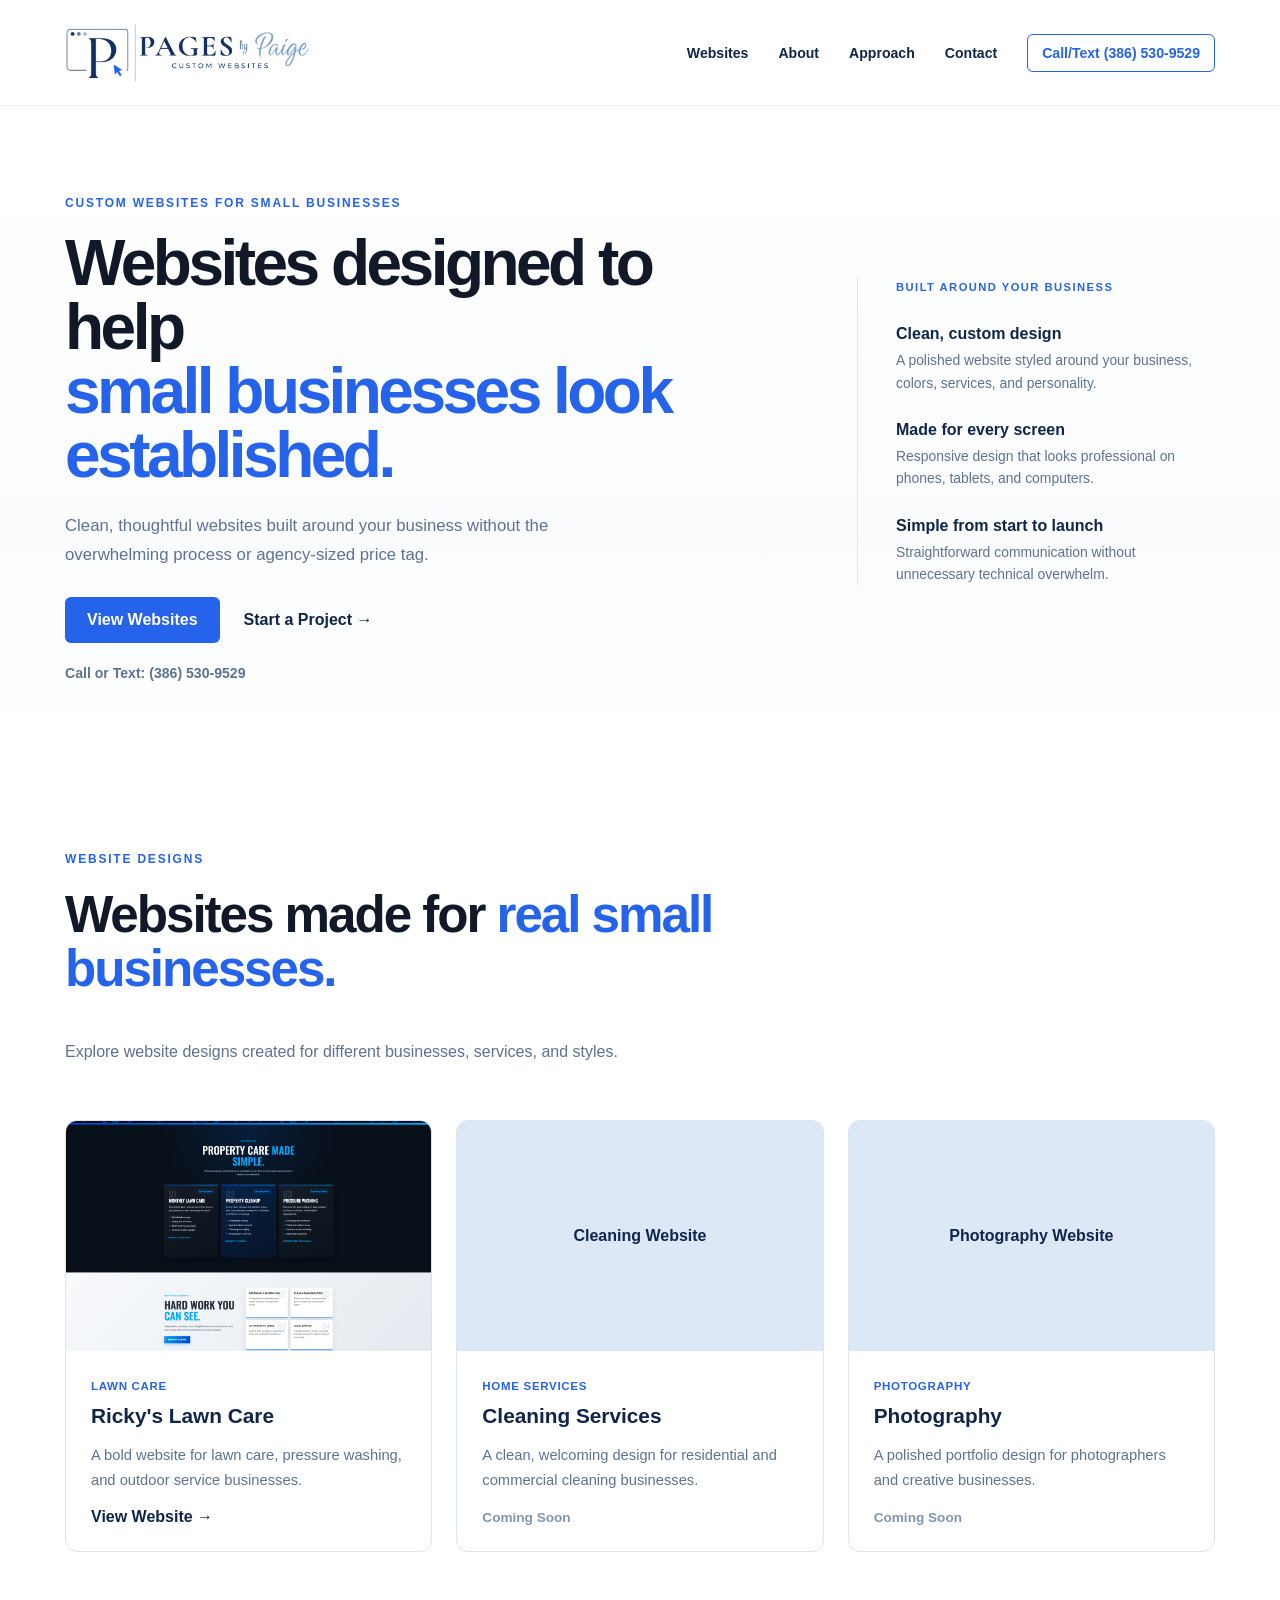
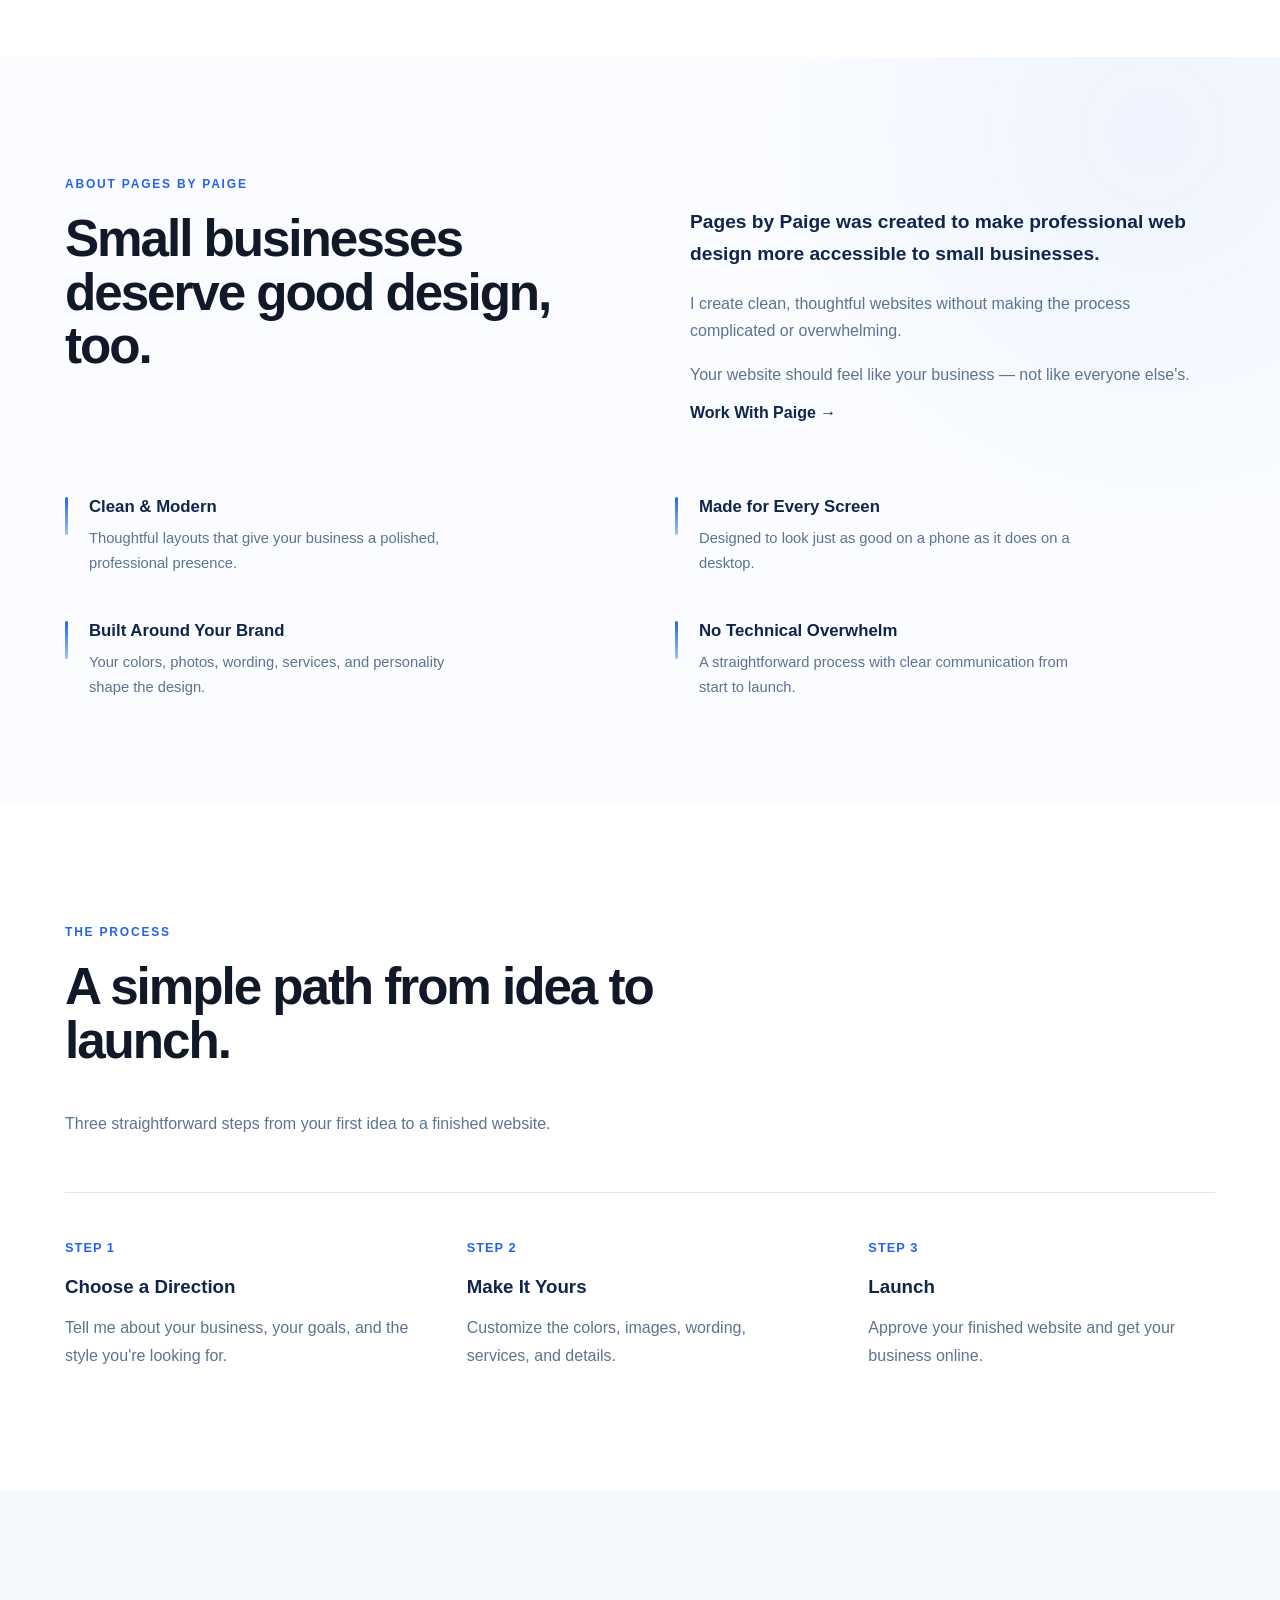
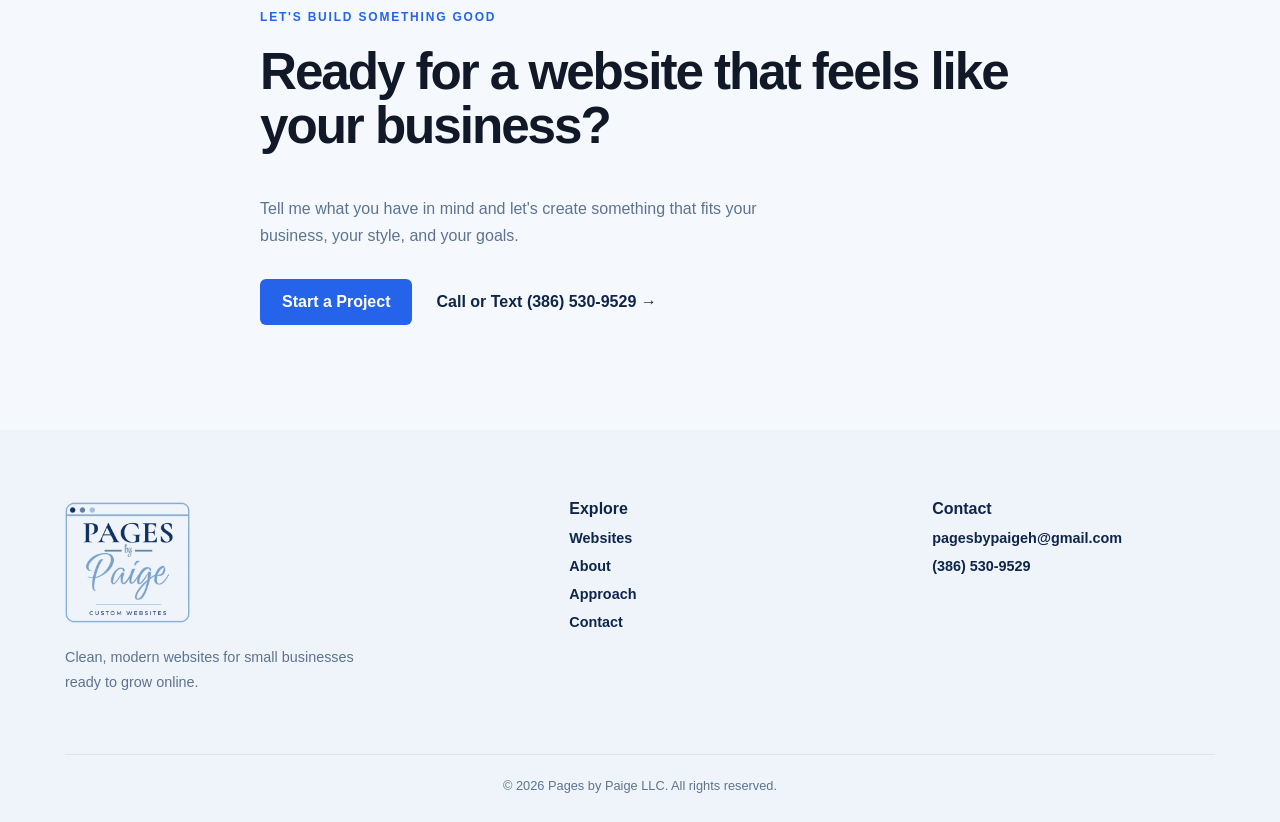
==== commit d2eafc59: "Refactor index.html for improved structure and accessibility Removed duplicate meta tags and updated" ====
--- a/index.html
+++ b/index.html
@@ -2,1015 +2,497 @@
 <html lang="en">
 
 <head>
-
-    <meta charset="UTF-8">
-    <meta name="viewport" content="width=device-width, initial-scale=1.0">
-
-    <title>Pages by Paige LLC</title>
-
-    <link rel="icon" type="image/png" href="images/Favicon.png">
-    <link rel="stylesheet" href="css/style.css">
-
+  <meta charset="UTF-8">
+  <meta name="viewport" content="width=device-width, initial-scale=1.0">
+
+  <title>Pages by Paige | Custom Websites for Small Businesses</title>
+
+  <link rel="icon" href="images/Favicon.png">
+  <link rel="stylesheet" href="css/style.css">
 </head>
 
 <body>
 
-
-    <!-- =========================================
-         HEADER / NAVBAR
-    ========================================== -->
-
-    <header>
-
-        <div class="nav-container">
-
-            <nav class="navbar">
-
-                <a href="#" class="logo">
-
-                    <img
-                        src="images/NAV logo.png"
-                        alt="Pages by Paige logo"
-                        class="nav-logo-img"
-                    >
-
-                </a>
-
-
-                <input type="checkbox" id="menu-toggle">
-
-
-                <ul class="nav-links">
-
-                    <li><a href="#featured">Websites</a></li>
-                    <li><a href="#why">About</a></li>
-                    <li><a href="#process">Approach</a></li>
-                    <li>
-                        <a href="#contact" class="open-request-form">
-                            Contact
-                        </a>
-                    </li>
-
-                </ul>
-
-
-                <label
-                    for="menu-toggle"
-                    class="hamburger"
-                    aria-label="Open navigation menu"
-                >
-
-                    <span></span>
-                    <span></span>
-                    <span></span>
-
-                </label>
-
-            </nav>
-
-        </div>
-
-    </header>
-
-
-
-    <!-- =========================================
-         MARBLE FLOW
-         Hero + Website Designs share ONE background
-    ========================================== -->
-
-    <div class="marble-flow">
-
-
-        <!-- =========================================
-             HERO
-        ========================================== -->
-
-        <section class="hero">
-
-            <div class="container">
-
-                <div class="hero-content">
-
-                    <span class="section-label">
-                        Custom Websites
-                    </span>
-
-
-                    <h1>
-                        Beautiful Websites
-                        <span>Built for Small Businesses</span>
-                    </h1>
-
-
-                    <p>
-                        Pages by Paige creates clean, modern websites and
-                        custom-made designs to help small businesses launch
-                        online with confidence.
-                    </p>
-
-
-                    <div class="hero-buttons">
-
-                        <a
-                            href="#featured"
-                            class="btn btn-primary"
-                        >
-                            Browse Websites
-                        </a>
-
-
-                        <a
-                            href="#contact"
-                            class="btn btn-secondary open-request-form"
-                        >
-                            Custom Request
-                        </a>
-
-                    </div>
-
-                </div>
-
+  <!-- Navigation -->
+  <nav>
+    <div class="wrap">
+
+      <a href="#home">
+        <img src="images/NAV logo.png" alt="Pages by Paige">
+      </a>
+
+      <button class="menu-btn" aria-label="Open menu" aria-expanded="false">
+        <span></span>
+        <span></span>
+        <span></span>
+      </button>
+
+      <div class="nav-links">
+        <a href="#websites">Websites</a>
+        <a href="#about">About</a>
+        <a href="#approach">Approach</a>
+        <a href="#contact">Contact</a>
+
+        <a class="nav-phone" href="tel:3865309529">
+          Call/Text (386) 530-9529
+        </a>
+      </div>
+
+    </div>
+  </nav>
+
+
+  <main>
+
+    <!-- Hero -->
+    <section class="hero" id="home">
+      <div class="wrap hero-grid">
+
+        <div class="hero-copy">
+
+          <p class="label">
+            CUSTOM WEBSITES FOR SMALL BUSINESSES
+          </p>
+
+          <h1>
+            Websites designed to help
+            <span>small businesses look established.</span>
+          </h1>
+
+          <p class="hero-text">
+            Clean, thoughtful websites built around your business
+            without the overwhelming process or agency-sized price tag.
+          </p>
+
+          <div class="actions">
+            <a class="btn" href="#websites">
+              View Websites
+            </a>
+
+            <a href="#contact">
+              Start a Project →
+            </a>
+          </div>
+
+          <a class="phone-link" href="tel:3865309529">
+            Call or Text: (386) 530-9529
+          </a>
+
+        </div>
+
+
+        <aside class="hero-details">
+
+          <p class="detail-label">
+            BUILT AROUND YOUR BUSINESS
+          </p>
+
+          <div class="detail">
+            <h3>Clean, custom design</h3>
+            <p>
+              A polished website styled around your business,
+              colors, services, and personality.
+            </p>
+          </div>
+
+          <div class="detail">
+            <h3>Made for every screen</h3>
+            <p>
+              Responsive design that looks professional
+              on phones, tablets, and computers.
+            </p>
+          </div>
+
+          <div class="detail">
+            <h3>Simple from start to launch</h3>
+            <p>
+              Straightforward communication without
+              unnecessary technical overwhelm.
+            </p>
+          </div>
+
+        </aside>
+
+      </div>
+    </section>
+
+
+    <!-- Websites -->
+    <section id="websites">
+      <div class="wrap">
+
+        <header>
+          <p class="label">WEBSITE DESIGNS</p>
+
+          <h2>
+            Websites made for
+            <span class="accent">real small businesses.</span>
+          </h2>
+
+          <p>
+            Explore website designs created for different businesses,
+            services, and styles.
+          </p>
+        </header>
+
+
+        <div class="designs">
+
+          <article>
+            <img
+              src="images/rickys-preview.png"
+              alt="Ricky's Lawn Care website"
+              loading="lazy"
+              decoding="async"
+            >
+
+            <div>
+              <small>LAWN CARE</small>
+
+              <h3>Ricky's Lawn Care</h3>
+
+              <p>
+                A bold website for lawn care, pressure washing,
+                and outdoor service businesses.
+              </p>
+
+              <a
+                href="https://rickyslawn.com"
+                target="_blank"
+                rel="noopener"
+              >
+                View Website →
+              </a>
             </div>
-
-        </section>
-
-
-
-        <!-- =========================================
-             WEBSITE DESIGNS / DEMOS
-        ========================================== -->
-
-        <section class="featured" id="featured">
-
-            <div class="container">
-
-                <div class="section-heading">
-
-                    <span class="section-label">
-                        Website Designs
-                    </span>
-
-                    <h2>
-                        Sample Websites Ready to Explore
-                    </h2>
-
-                    <p>
-                        Browse live website demos and design examples
-                        created for small businesses, service providers,
-                        and growing brands.
-                    </p>
-
-                </div>
-
-
-
-                <div class="template-grid">
-
-
-                    <!-- RICKY'S -->
-
-                    <article class="template-card">
-
-                        <div class="template-preview template-lawn">
-
-                            <span>Lawn Care</span>
-
-                        </div>
-
-
-                        <div class="template-info">
-
-                            <h3>
-                                Ricky's Lawn Care Website
-                            </h3>
-
-                            <p>
-                                A service-focused website demo for lawn care,
-                                landscaping, cleanups, pressure washing,
-                                and outdoor service businesses.
-                            </p>
-
-
-                            <div class="template-bottom">
-
-                                <span class="template-price">
-                                    Live Demo
-                                </span>
-
-                                <a
-                                    href="https://rickyslawn.com"
-                                    class="template-link"
-                                    target="_blank"
-                                    rel="noopener"
-                                >
-                                    View Website
-                                </a>
-
-                            </div>
-
-                        </div>
-
-                    </article>
-
-
-
-                    <!-- CLEANING -->
-
-                    <article class="template-card">
-
-                        <div class="template-preview template-cleaning">
-
-                            <span>Coming Soon</span>
-
-                        </div>
-
-
-                        <div class="template-info">
-
-                            <h3>
-                                Cleaning Services Website
-                            </h3>
-
-                            <p>
-                                Perfect for house cleaning,
-                                commercial cleaning, move-out cleaning,
-                                and other home-service businesses.
-                            </p>
-
-
-                            <div class="template-bottom">
-
-                                <span class="template-price">
-                                    Starting at $300
-                                </span>
-
-                                <a
-                                    href="#contact"
-                                    class="template-link open-request-form"
-                                >
-                                    Request Similar
-                                </a>
-
-                            </div>
-
-                        </div>
-
-                    </article>
-
-
-
-                    <!-- PHOTOGRAPHY -->
-
-                    <article class="template-card">
-
-                        <div class="template-preview template-photo">
-
-                            <span>Coming Soon</span>
-
-                        </div>
-
-
-                        <div class="template-info">
-
-                            <h3>
-                                Photography Website
-                            </h3>
-
-                            <p>
-                                Showcase galleries, services,
-                                booking information, and your creative
-                                work with a polished online presence.
-                            </p>
-
-
-                            <div class="template-bottom">
-
-                                <span class="template-price">
-                                    Starting at $300
-                                </span>
-
-                                <a
-                                    href="#contact"
-                                    class="template-link open-request-form"
-                                >
-                                    Request Similar
-                                </a>
-
-                            </div>
-
-                        </div>
-
-                    </article>
-
-
-                </div>
-
+          </article>
+
+
+          <article>
+            <div class="placeholder">
+              Cleaning Website
             </div>
 
-        </section>
-
+            <div>
+              <small>HOME SERVICES</small>
+
+              <h3>Cleaning Services</h3>
+
+              <p>
+                A clean, welcoming design for residential
+                and commercial cleaning businesses.
+              </p>
+
+              <span class="soon">
+                Coming Soon
+              </span>
+            </div>
+          </article>
+
+
+          <article>
+            <div class="placeholder">
+              Photography Website
+            </div>
+
+            <div>
+              <small>PHOTOGRAPHY</small>
+
+              <h3>Photography</h3>
+
+              <p>
+                A polished portfolio design for photographers
+                and creative businesses.
+              </p>
+
+              <span class="soon">
+                Coming Soon
+              </span>
+            </div>
+          </article>
+
+        </div>
+
+      </div>
+    </section>
+
+
+    <!-- About -->
+    <section class="light" id="about">
+
+      <div class="wrap split">
+
+        <div class="about-heading">
+
+          <p class="label">
+            ABOUT PAGES BY PAIGE
+          </p>
+
+          <h2>
+            Small businesses deserve good design, too.
+          </h2>
+
+        </div>
+
+
+        <div class="about-text">
+
+          <p>
+            Pages by Paige was created to make professional web
+            design more accessible to small businesses.
+          </p>
+
+          <p>
+            I create clean, thoughtful websites without making
+            the process complicated or overwhelming.
+          </p>
+
+          <p>
+            Your website should feel like your business —
+            not like everyone else's.
+          </p>
+
+          <a href="#contact">
+            Work With Paige →
+          </a>
+
+        </div>
+
+      </div>
+
+
+      <div class="wrap feature-grid">
+
+        <div class="feature">
+          <span></span>
+
+          <div>
+            <h3>Clean & Modern</h3>
+
+            <p>
+              Thoughtful layouts that give your business
+              a polished, professional presence.
+            </p>
+          </div>
+        </div>
+
+
+        <div class="feature">
+          <span></span>
+
+          <div>
+            <h3>Made for Every Screen</h3>
+
+            <p>
+              Designed to look just as good on a phone
+              as it does on a desktop.
+            </p>
+          </div>
+        </div>
+
+
+        <div class="feature">
+          <span></span>
+
+          <div>
+            <h3>Built Around Your Brand</h3>
+
+            <p>
+              Your colors, photos, wording, services,
+              and personality shape the design.
+            </p>
+          </div>
+        </div>
+
+
+        <div class="feature">
+          <span></span>
+
+          <div>
+            <h3>No Technical Overwhelm</h3>
+
+            <p>
+              A straightforward process with clear
+              communication from start to launch.
+            </p>
+          </div>
+        </div>
+
+      </div>
+
+    </section>
+
+
+    <!-- Process -->
+    <section id="approach">
+      <div class="wrap">
+
+        <header>
+          <p class="label">
+            THE PROCESS
+          </p>
+
+          <h2>
+            A simple path from idea to launch.
+          </h2>
+
+          <p>
+            Three straightforward steps from your first idea
+            to a finished website.
+          </p>
+        </header>
+
+
+        <div class="steps">
+
+          <div>
+            <b>Step 1</b>
+
+            <h3>Choose a Direction</h3>
+
+            <p>
+              Tell me about your business, your goals,
+              and the style you're looking for.
+            </p>
+          </div>
+
+
+          <div>
+            <b>Step 2</b>
+
+            <h3>Make It Yours</h3>
+
+            <p>
+              Customize the colors, images, wording,
+              services, and details.
+            </p>
+          </div>
+
+
+          <div>
+            <b>Step 3</b>
+
+            <h3>Launch</h3>
+
+            <p>
+              Approve your finished website and get
+              your business online.
+            </p>
+          </div>
+
+        </div>
+
+      </div>
+    </section>
+
+
+    <!-- Contact -->
+    <section class="cta" id="contact">
+      <div class="wrap">
+
+        <p class="label">
+          LET'S BUILD SOMETHING GOOD
+        </p>
+
+        <h2>
+          Ready for a website that feels like your business?
+        </h2>
+
+        <p>
+          Tell me what you have in mind and let's create something
+          that fits your business, your style, and your goals.
+        </p>
+
+        <div class="actions">
+
+          <a
+            class="btn"
+            href="mailto:pagesbypaigeh@gmail.com?subject=Website Request"
+          >
+            Start a Project
+          </a>
+
+          <a class="call-btn" href="tel:3865309529">
+            Call or Text (386) 530-9529 →
+          </a>
+
+        </div>
+
+      </div>
+    </section>
+
+  </main>
+
+
+  <!-- Footer -->
+  <footer>
+
+    <div class="wrap">
+
+      <div>
+        <img
+          src="images/Square logo.png"
+          alt="Pages by Paige"
+        >
+
+        <p>
+          Clean, modern websites for small businesses
+          ready to grow online.
+        </p>
+      </div>
+
+
+      <div>
+        <b>Explore</b>
+
+        <a href="#websites">Websites</a>
+        <a href="#about">About</a>
+        <a href="#approach">Approach</a>
+        <a href="#contact">Contact</a>
+      </div>
+
+
+      <div>
+        <b>Contact</b>
+
+        <a href="mailto:pagesbypaigeh@gmail.com">
+          pagesbypaigeh@gmail.com
+        </a>
+
+        <a href="tel:3865309529">
+          (386) 530-9529
+        </a>
+      </div>
 
     </div>
 
 
-
-    <!-- =========================================
-         WHY PAGES BY PAIGE
-    ========================================== -->
-
-    <section class="why-webcraft" id="why">
-
-        <div class="container">
-
-            <div class="section-heading">
-
-                <span class="section-label">
-                    About
-                </span>
-
-                <h2>
-                    Thoughtful Websites Designed With Care
-                </h2>
-
-                <p>
-                    Pages by Paige helps small businesses create a
-                    professional online presence with clean design,
-                    clear information, and a simple launch process.
-                </p>
-
-            </div>
-
-
-
-            <div class="why-grid">
-
-
-                <article class="why-card">
-
-                    <h3>Fast Launch</h3>
-
-                    <p>
-                        Get online faster with designs that are already
-                        structured for small business needs.
-                    </p>
-
-                </article>
-
-
-                <article class="why-card">
-
-                    <h3>Mobile Friendly</h3>
-
-                    <p>
-                        Your website will look clean and professional
-                        on phones, tablets, laptops, and desktops.
-                    </p>
-
-                </article>
-
-
-                <article class="why-card">
-
-                    <h3>Clean Design</h3>
-
-                    <p>
-                        Modern layouts, soft branding, and polished
-                        details help your business look trustworthy.
-                    </p>
-
-                </article>
-
-
-                <article class="why-card">
-
-                    <h3>Easy Customization</h3>
-
-                    <p>
-                        Colors, wording, images, services, and contact
-                        details can be adjusted to fit your brand.
-                    </p>
-
-                </article>
-
-
-            </div>
-
-        </div>
-
-    </section>
-
-
-
-    <!-- =========================================
-         APPROACH / PROCESS
-    ========================================== -->
-
-    <section class="process" id="process">
-
-        <div class="container">
-
-            <div class="section-heading">
-
-                <span class="section-label">
-                    Approach
-                </span>
-
-                <h2>
-                    A Simple Process From Idea to Launch
-                </h2>
-
-                <p>
-                    Whether you choose a website design or request
-                    something custom, the goal is to make the process
-                    simple and stress-free.
-                </p>
-
-            </div>
-
-
-
-            <div class="process-grid">
-
-
-                <article class="process-card">
-
-                    <div class="process-number">
-                        01
-                    </div>
-
-                    <h3>
-                        Choose a Style
-                    </h3>
-
-                    <p>
-                        Start with a design direction that fits your
-                        business, services, and overall brand feel.
-                    </p>
-
-                </article>
-
-
-
-                <article class="process-card">
-
-                    <div class="process-number">
-                        02
-                    </div>
-
-                    <h3>
-                        Customize the Details
-                    </h3>
-
-                    <p>
-                        Update the wording, images, colors, services,
-                        and contact information so the site feels like yours.
-                    </p>
-
-                </article>
-
-
-
-                <article class="process-card">
-
-                    <div class="process-number">
-                        03
-                    </div>
-
-                    <h3>
-                        Launch Online
-                    </h3>
-
-                    <p>
-                        Once everything looks right, your finished
-                        website can be published for customers to visit.
-                    </p>
-
-                </article>
-
-
-            </div>
-
-        </div>
-
-    </section>
-
-
-
-    <!-- =========================================
-         CTA
-    ========================================== -->
-
-    <section class="cta">
-
-        <div class="container">
-
-            <div class="cta-content">
-
-                <h2>
-                    Ready to Launch Your Website?
-                </h2>
-
-                <p>
-                    Choose a ready-made website design or request a
-                    custom website built around your business.
-                </p>
-
-
-                <div class="cta-buttons">
-
-                    <a
-                        href="#featured"
-                        class="btn btn-primary"
-                    >
-                        Browse Websites
-                    </a>
-
-                    <a
-                        href="#contact"
-                        class="btn btn-secondary open-request-form"
-                    >
-                        Start a Request
-                    </a>
-
-                </div>
-
-            </div>
-
-        </div>
-
-    </section>
-
-
-
-    <!-- =========================================
-         CUSTOM REQUEST FORM
-    ========================================== -->
-
-    <section class="request-section" id="contact">
-
-        <div class="container">
-
-            <div class="section-heading">
-
-                <span class="section-label">
-                    Custom Request
-                </span>
-
-                <h2>
-                    Tell Me About Your Website
-                </h2>
-
-                <p>
-                    Fill out the form below with a few details about
-                    your business, website needs, and budget.
-                </p>
-
-            </div>
-
-
-
-            <form
-                class="request-form"
-                action="https://formspree.io/f/xzdlqerz"
-                method="POST"
-            >
-
-
-                <input
-                    type="hidden"
-                    name="_subject"
-                    value="New Website Request for Pages by Paige LLC"
-                >
-
-
-                <div class="form-grid">
-
-
-                    <div class="form-group">
-
-                        <label for="name">
-                            Name *
-                        </label>
-
-                        <input
-                            type="text"
-                            id="name"
-                            name="name"
-                            required
-                        >
-
-                    </div>
-
-
-
-                    <div class="form-group">
-
-                        <label for="email">
-                            Email *
-                        </label>
-
-                        <input
-                            type="email"
-                            id="email"
-                            name="email"
-                            required
-                        >
-
-                    </div>
-
-
-
-                    <div class="form-group">
-
-                        <label for="phone">
-                            Phone Number
-                        </label>
-
-                        <input
-                            type="tel"
-                            id="phone"
-                            name="phone"
-                        >
-
-                    </div>
-
-
-
-                    <div class="form-group">
-
-                        <label for="business">
-                            Business Name
-                        </label>
-
-                        <input
-                            type="text"
-                            id="business"
-                            name="business"
-                        >
-
-                    </div>
-
-
-
-                    <div class="form-group">
-
-                        <label for="website-type">
-                            What kind of website do you need?
-                        </label>
-
-                        <select
-                            id="website-type"
-                            name="website_type"
-                        >
-
-                            <option value="">
-                                Select one
-                            </option>
-
-                            <option value="new website">
-                                New website
-                            </option>
-
-                            <option value="website redesign">
-                                Website redesign
-                            </option>
-
-                            <option value="website design customization">
-                                Website design customization
-                            </option>
-
-                            <option value="not sure yet">
-                                Not sure yet
-                            </option>
-
-                        </select>
-
-                    </div>
-
-
-
-                    <div class="form-group">
-
-                        <label for="budget">
-                            Exact Budget *
-                        </label>
-
-                        <input
-                            type="text"
-                            id="budget"
-                            name="exact_budget"
-                            placeholder="Example: $300, $500, $1,000"
-                            required
-                        >
-
-                    </div>
-
-
-                </div>
-
-
-
-                <div class="form-group">
-
-                    <label for="current-website">
-                        Current Website, if you have one
-                    </label>
-
-                    <input
-                        type="url"
-                        id="current-website"
-                        name="current_website"
-                        placeholder="https://example.com"
-                    >
-
-                </div>
-
-
-
-                <div class="form-group">
-
-                    <label for="timeline">
-                        When would you like it finished?
-                    </label>
-
-                    <input
-                        type="text"
-                        id="timeline"
-                        name="timeline"
-                        placeholder="Example: within 2 weeks, this month, no rush"
-                    >
-
-                </div>
-
-
-
-                <div class="form-group">
-
-                    <label for="message">
-                        Tell me about your website goals *
-                    </label>
-
-                    <textarea
-                        id="message"
-                        name="message"
-                        rows="6"
-                        required
-                    ></textarea>
-
-                </div>
-
-
-
-                <button
-                    type="submit"
-                    class="btn btn-primary"
-                >
-                    Send Website Request
-                </button>
-
-
-            </form>
-
-        </div>
-
-    </section>
-
-
-
-    <!-- =========================================
-         FOOTER
-    ========================================== -->
-
-    <footer class="footer">
-
-        <div class="container">
-
-            <div class="footer-content">
-
-
-                <div class="footer-brand">
-
-                    <a
-                        href="#"
-                        class="footer-logo-img-link"
-                    >
-
-                        <img
-                            src="images/Square logo.png"
-                            alt="Pages by Paige logo"
-                            class="footer-logo-img"
-                        >
-
-                    </a>
-
-
-                    <p>
-                        Pages by Paige LLC creates clean, modern websites
-                        and ready-made designs for small businesses ready
-                        to launch online.
-                    </p>
-
-                </div>
-
-
-
-                <div class="footer-links">
-
-                    <h3>Explore</h3>
-
-                    <ul>
-
-                        <li>
-                            <a href="#featured">
-                                Websites
-                            </a>
-                        </li>
-
-                        <li>
-                            <a href="#why">
-                                About
-                            </a>
-                        </li>
-
-                        <li>
-                            <a href="#process">
-                                Approach
-                            </a>
-                        </li>
-
-                        <li>
-                            <a
-                                href="#contact"
-                                class="open-request-form"
-                            >
-                                Contact
-                            </a>
-                        </li>
-
-                    </ul>
-
-                </div>
-
-
-
-                <div class="footer-links">
-
-                    <h3>
-                        Website Designs
-                    </h3>
-
-                    <ul>
-
-                        <li>
-                            <a
-                                href="https://rickyslawn.com"
-                                target="_blank"
-                                rel="noopener"
-                            >
-                                Lawn Care Demo
-                            </a>
-                        </li>
-
-                        <li>
-                            <a href="#featured">
-                                Cleaning Services
-                            </a>
-                        </li>
-
-                        <li>
-                            <a href="#featured">
-                                Photography
-                            </a>
-                        </li>
-
-                        <li>
-                            <a
-                                href="#contact"
-                                class="open-request-form"
-                            >
-                                Custom Website
-                            </a>
-                        </li>
-
-                    </ul>
-
-                </div>
-
-
-
-                <div class="footer-links">
-
-                    <h3>
-                        Contact
-                    </h3>
-
-                    <ul>
-
-                        <li>
-                            <a href="mailto:PagesbyPaigeh@gmail.com">
-                                PagesbyPaigeh@gmail.com
-                            </a>
-                        </li>
-
-                        <li>
-                            <a href="tel:+13865309529">
-                                (386) 530-9529
-                            </a>
-                        </li>
-
-                        <li>
-                            <a
-                                href="#contact"
-                                class="open-request-form"
-                            >
-                                Request a Website
-                            </a>
-                        </li>
-
-                        <li>
-                            <a href="#featured">
-                                View Websites
-                            </a>
-                        </li>
-
-                    </ul>
-
-                </div>
-
-
-            </div>
-
-
-
-            <div class="footer-bottom">
-
-                <p>
-                    © 2026 Pages by Paige LLC. All rights reserved.
-                </p>
-
-            </div>
-
-        </div>
-
-    </footer>
-
-
-
-    <!-- =========================================
-         JAVASCRIPT
-    ========================================== -->
-
-    <script>
-
-        const menuToggle =
-            document.querySelector("#menu-toggle");
-
-        const navLinks =
-            document.querySelectorAll(".nav-links a");
-
-        const requestSection =
-            document.querySelector(".request-section");
-
-        const requestButtons =
-            document.querySelectorAll(".open-request-form");
-
-
-        navLinks.forEach(function(link) {
-
-            link.addEventListener("click", function() {
-
-                menuToggle.checked = false;
-
-            });
-
-        });
-
-
-        requestButtons.forEach(function(button) {
-
-            button.addEventListener("click", function() {
-
-                requestSection.classList.add(
-                    "show-request-section"
-                );
-
-            });
-
-        });
-
-
-        if (window.location.hash === "#contact") {
-
-            requestSection.classList.add(
-                "show-request-section"
-            );
-
-        }
-
-    </script>
-
+    <p class="copyright">
+      © 2026 Pages by Paige LLC. All rights reserved.
+    </p>
+
+  </footer>
+
+
+  <script>
+    const menu = document.querySelector('.menu-btn');
+    const links = document.querySelector('.nav-links');
+
+    menu.addEventListener('click', () => {
+      menu.classList.toggle('open');
+      links.classList.toggle('open');
+
+      menu.setAttribute(
+        'aria-expanded',
+        menu.classList.contains('open')
+      );
+    });
+
+    links.addEventListener('click', () => {
+      menu.classList.remove('open');
+      links.classList.remove('open');
+      menu.setAttribute('aria-expanded', 'false');
+    });
+  </script>
 
 </body>
-
-</html>+</html>
--- a/css/style.css
+++ b/css/style.css
@@ -1,1322 +1,619 @@
-/* =========================================
-   PAGES BY PAIGE LLC
-   CLEAN WEBSITE STYLESHEET
-========================================= */
-
-
-/* =========================================
-   RESET
-========================================= */
-
-* {
-    margin: 0;
-    padding: 0;
-    box-sizing: border-box;
-}
-
-
-/* =========================================
-   GLOBAL
-========================================= */
-
-html {
-    scroll-behavior: smooth;
-}
-
-body {
-    font-family: system-ui, -apple-system, BlinkMacSystemFont, "Segoe UI", sans-serif;
-    background: #ffffff;
-    color: #0f172a;
-}
-
-a {
-    color: inherit;
-}
-
-.container {
-    width: min(90%, 1200px);
-    margin: 0 auto;
-}
-
-.nav-container {
-    width: min(94%, 1400px);
-    margin: 0 auto;
-}
-
-
-/* =========================================
-   HEADER / NAVBAR
-========================================= */
-
-header {
-    position: sticky;
-    top: 0;
-    z-index: 1000;
-
-    width: 100%;
-
-    background: rgba(255, 255, 255, 0.95);
-
-    backdrop-filter: blur(14px);
-    -webkit-backdrop-filter: blur(14px);
-
-    border-bottom: 1px solid #e2e8f0;
-}
-
-.navbar {
-    position: relative;
-
-    min-height: 100px;
-    padding: 10px 0;
-
-    display: flex;
-    justify-content: space-between;
-    align-items: center;
-}
-
-.logo {
-    display: inline-flex;
-    align-items: center;
-
-    text-decoration: none;
-}
-
-.logo img,
-.nav-logo-img {
-    width: 380px;
-    max-width: 42vw;
-
-    height: auto;
-
-    display: block;
-}
-
-#menu-toggle {
-    display: none;
-}
-
-.nav-links {
-    list-style: none;
-
-    display: flex;
-    align-items: center;
-
-    gap: 40px;
-}
-
-.nav-links a {
-    color: #334155;
-
-    font-size: 1rem;
-    font-weight: 600;
-
-    text-decoration: none;
-
-    transition: color 0.25s ease;
-}
-
-.nav-links a:hover {
-    color: #2563eb;
-}
-
-
-/* =========================================
-   HAMBURGER
-========================================= */
-
-.hamburger {
-    display: none;
-
-    cursor: pointer;
-}
-
-.hamburger span {
-    display: block;
-
-    width: 28px;
-    height: 3px;
-
-    margin: 5px 0;
-
-    background: #0f172a;
-
-    border-radius: 5px;
-
-    transition: 0.25s ease;
-}
-
-
-/* =========================================
-   HERO
-========================================= */
-
-.hero {
-    min-height: 78vh;
-
-    display: flex;
-    align-items: center;
-    justify-content: center;
-
-    padding: 90px 20px 120px;
-
-    position: relative;
-
-    overflow: hidden;
-    isolation: isolate;
-
-    text-align: center;
-
-    background: linear-gradient(
-        135deg,
-        #ffffff 0%,
-        #f8fbff 50%,
-        #eef5fd 100%
+:root{
+  --blue:#2563eb;
+  --navy:#10254a;
+  --text:#5d7390;
+  --light:#f5f9fd;
+  --border:#dce5ef;
+}
+
+*{
+  box-sizing:border-box;
+}
+
+html{
+  scroll-behavior:smooth;
+  scroll-padding-top:105px;
+}
+
+body{
+  margin:0;
+  color:#111827;
+  background:#fff;
+  font-family:Arial,sans-serif;
+}
+
+img{
+  display:block;
+  max-width:100%;
+}
+
+a{
+  color:var(--navy);
+  font-weight:700;
+  text-decoration:none;
+}
+
+p{
+  color:var(--text);
+  line-height:1.7;
+}
+
+h1,
+h2,
+h3{
+  margin-top:0;
+}
+
+h1{
+  max-width:760px;
+  margin-bottom:25px;
+  font-size:clamp(3rem,5vw,5.2rem);
+  line-height:1;
+  letter-spacing:-.055em;
+}
+
+h2{
+  font-size:clamp(2.3rem,4vw,4rem);
+  line-height:1.05;
+  letter-spacing:-.04em;
+}
+
+h1 span{
+  display:block;
+  color:var(--blue);
+}
+
+.accent{
+  color:var(--blue);
+}
+
+section{
+  padding:105px 0;
+}
+
+.wrap{
+  width:min(90%,1150px);
+  margin:auto;
+}
+
+.label{
+  margin-bottom:18px;
+  color:var(--blue);
+  font-size:.75rem;
+  font-weight:800;
+  letter-spacing:.15em;
+}
+
+.btn{
+  display:inline-block;
+  padding:14px 22px;
+  border-radius:6px;
+  color:#fff;
+  background:var(--blue);
+}
+
+
+/* Navigation */
+
+nav{
+  position:sticky;
+  top:0;
+  z-index:1000;
+  background:#fff;
+  border-bottom:1px solid #edf1f5;
+}
+
+nav .wrap{
+  position:relative;
+  height:105px;
+  display:flex;
+  align-items:center;
+  justify-content:space-between;
+}
+
+nav img{
+  width:245px;
+}
+
+.nav-links{
+  display:flex;
+  align-items:center;
+  gap:30px;
+}
+
+.nav-links a{
+  font-size:.88rem;
+}
+
+.nav-phone{
+  padding:10px 14px;
+  color:var(--blue);
+  border:1px solid var(--blue);
+  border-radius:6px;
+}
+
+.menu-btn{
+  display:none;
+  width:42px;
+  height:42px;
+  padding:8px;
+  border:0;
+  background:none;
+  cursor:pointer;
+}
+
+.menu-btn span{
+  display:block;
+  width:25px;
+  height:2px;
+  margin:5px auto;
+  background:var(--navy);
+  transition:.2s;
+}
+
+
+/* Hero */
+
+.hero{
+  min-height:545px;
+  display:flex;
+  align-items:center;
+  padding:75px 0 85px;
+
+  background:
+    linear-gradient(
+      180deg,
+      #fff,
+      #fbfcfe 65%,
+      #fff
     );
 }
 
-
-/* =========================================
-   SUBTLE MARBLE OVERLAY
-========================================= */
-
-.hero::before {
-    content: "";
-
-    position: absolute;
-    inset: 0;
-
-    background-image: url("../images/marble-bg.png");
-    background-repeat: no-repeat;
-    background-position: center center;
-    background-size: cover;
-
-    opacity: 0.43;
-
-    /*
-       Fades the marble toward the bottom
-       instead of allowing it to end abruptly.
-    */
-
-    -webkit-mask-image: linear-gradient(
-        to bottom,
-        black 0%,
-        black 68%,
-        rgba(0, 0, 0, 0.82) 78%,
-        rgba(0, 0, 0, 0.45) 90%,
-        transparent 100%
+.hero-grid{
+  display:grid;
+  grid-template-columns:1.45fr .75fr;
+  gap:100px;
+  align-items:center;
+}
+
+.hero-text{
+  max-width:570px;
+  font-size:1.05rem;
+}
+
+.actions{
+  display:flex;
+  align-items:center;
+  flex-wrap:wrap;
+  gap:24px;
+  margin-top:28px;
+}
+
+.phone-link{
+  display:inline-block;
+  margin-top:22px;
+  color:var(--text);
+  font-size:.88rem;
+  font-weight:600;
+}
+
+.hero-details{
+  padding-left:38px;
+  border-left:1px solid var(--border);
+}
+
+.detail-label{
+  margin:0 0 28px;
+  color:var(--blue);
+  font-size:.7rem;
+  font-weight:800;
+  letter-spacing:.13em;
+}
+
+.detail{
+  margin-bottom:27px;
+}
+
+.detail:last-child{
+  margin-bottom:0;
+}
+
+.detail h3{
+  margin-bottom:6px;
+  color:var(--navy);
+  font-size:1rem;
+}
+
+.detail p{
+  max-width:300px;
+  margin:0;
+  font-size:.87rem;
+  line-height:1.6;
+}
+
+
+/* Headings */
+
+header{
+  max-width:760px;
+  margin-bottom:55px;
+}
+
+
+/* Websites */
+
+#websites{
+  padding-top:70px;
+}
+
+.designs{
+  display:grid;
+  grid-template-columns:repeat(3,1fr);
+  gap:24px;
+}
+
+.designs article{
+  overflow:hidden;
+  background:#fff;
+  border:1px solid var(--border);
+  border-radius:12px;
+}
+
+.designs img,
+.placeholder{
+  width:100%;
+  height:230px;
+  object-fit:cover;
+}
+
+.placeholder{
+  display:grid;
+  place-items:center;
+  color:var(--navy);
+  background:#dce8f5;
+  font-weight:700;
+}
+
+.designs article>div:last-child{
+  padding:25px;
+}
+
+.designs small{
+  color:var(--blue);
+  font-size:.72rem;
+  font-weight:800;
+  letter-spacing:.06em;
+}
+
+.designs h3{
+  margin:10px 0;
+  color:var(--navy);
+  font-size:1.3rem;
+}
+
+.designs p{
+  font-size:.92rem;
+}
+
+.soon{
+  color:#8295ad;
+  font-size:.85rem;
+  font-weight:700;
+}
+
+
+/* About */
+
+.light{
+  background:
+    radial-gradient(
+      circle at 90% 10%,
+      rgba(37,99,235,.05),
+      transparent 30%
+    ),
+    #fafcff;
+}
+
+.split{
+  display:grid;
+  grid-template-columns:1fr 1fr;
+  gap:100px;
+}
+
+.about-heading{
+  max-width:520px;
+}
+
+.about-text{
+  max-width:500px;
+  padding-top:25px;
+}
+
+.about-text p:first-child{
+  color:var(--navy);
+  font-size:1.2rem;
+  font-weight:600;
+}
+
+.feature-grid{
+  display:grid;
+  grid-template-columns:1fr 1fr;
+  gap:45px 70px;
+  margin-top:75px;
+}
+
+.feature{
+  display:grid;
+  grid-template-columns:6px 1fr;
+  gap:18px;
+}
+
+.feature>span{
+  width:3px;
+  height:38px;
+  border-radius:5px;
+
+  background:
+    linear-gradient(
+      var(--blue),
+      #9fc4f5
     );
-
-    mask-image: linear-gradient(
-        to bottom,
-        black 0%,
-        black 68%,
-        rgba(0, 0, 0, 0.82) 78%,
-        rgba(0, 0, 0, 0.45) 90%,
-        transparent 100%
-    );
-
-    pointer-events: none;
-
-    z-index: 0;
-}
-
-
-/* =========================================
-   HERO TO WEBSITE DESIGNS TRANSITION
-========================================= */
-
-.hero::after {
-    content: "";
-
-    position: absolute;
-
-    left: 0;
-    right: 0;
-    bottom: 0;
-
-    height: 190px;
-
-    background: linear-gradient(
-        to bottom,
-        rgba(248, 251, 255, 0) 0%,
-        rgba(248, 251, 255, 0.16) 20%,
-        rgba(248, 251, 255, 0.42) 48%,
-        rgba(248, 251, 255, 0.78) 76%,
-        #f8fbff 100%
-    );
-
-    pointer-events: none;
-
-    z-index: 0;
-}
-
-
-/* =========================================
-   HERO CONTENT
-========================================= */
-
-.hero-content {
-    width: 100%;
-    max-width: 850px;
-
-    margin: 0 auto;
-
-    position: relative;
-    z-index: 1;
-}
-
-.hero h1 {
-    margin-bottom: 24px;
-
-    color: #0f172a;
-
-    font-size: clamp(2.5rem, 6vw, 5rem);
-    line-height: 1.08;
-}
-
-.hero h1 span {
-    display: block;
-
-    color: #2563eb;
-}
-
-.hero p {
-    max-width: 650px;
-
-    margin: 0 auto 36px;
-
-    color: #5f7f9f;
-
-    font-size: 1.15rem;
-    line-height: 1.7;
-}
-
-.hero-buttons {
-    display: flex;
-    justify-content: center;
-    align-items: center;
-
-    gap: 16px;
-
-    flex-wrap: wrap;
-}
-
-
-/* =========================================
-   BUTTONS
-========================================= */
-
-.btn {
-    display: inline-block;
-
-    padding: 14px 28px;
-
-    border-radius: 10px;
-
-    font-weight: 700;
-
-    text-decoration: none;
-
-    transition:
-        transform 0.25s ease,
-        background 0.25s ease,
-        box-shadow 0.25s ease;
-}
-
-.btn-primary {
-    background: #2563eb;
-    color: #ffffff;
-
-    box-shadow: 0 10px 22px rgba(37, 99, 235, 0.16);
-}
-
-.btn-primary:hover {
-    background: #1d4ed8;
-
-    transform: translateY(-2px);
-
-    box-shadow: 0 14px 26px rgba(37, 99, 235, 0.22);
-}
-
-.btn-secondary {
-    background: rgba(255, 255, 255, 0.94);
-
-    color: #2563eb;
-
-    border: 1px solid #7aa0c8;
-}
-
-.btn-secondary:hover {
-    background: #ffffff;
-
-    transform: translateY(-2px);
-}
-
-
-/* =========================================
-   GENERAL SECTION HEADINGS
-========================================= */
-
-.section-heading {
-    max-width: 760px;
-
-    margin: 0 auto 56px;
-
-    text-align: center;
-}
-
-.section-label {
-    display: inline-block;
-
-    margin-bottom: 14px;
-
-    color: #2563eb;
-
-    font-size: 0.85rem;
-    font-weight: 800;
-
-    letter-spacing: 0.12em;
-
-    text-transform: uppercase;
-}
-
-.section-heading h2 {
-    margin-bottom: 18px;
-
-    color: #0f172a;
-
-    font-size: clamp(2rem, 4vw, 3.4rem);
-    line-height: 1.15;
-}
-
-.section-heading p {
-    color: #5f7f9f;
-
-    font-size: 1.05rem;
-    line-height: 1.7;
-}
-
-
-/* =========================================
-   WEBSITE DESIGNS
-========================================= */
-
-.featured {
-    position: relative;
-
-    margin-top: -1px;
-
-    padding: 100px 0;
-
-    /*
-       Starts with the EXACT color
-       the hero fades into.
-    */
-
-    background: linear-gradient(
-        to bottom,
-        #f8fbff 0%,
-        #f9fcff 12%,
-        #fbfdff 28%,
-        #ffffff 48%,
-        #ffffff 100%
-    );
-}
-
-.template-grid {
-    display: grid;
-
-    grid-template-columns: repeat(3, minmax(0, 1fr));
-
-    gap: 28px;
-}
-
-
-/* =========================================
-   WEBSITE CARDS
-========================================= */
-
-.template-card {
-    overflow: hidden;
-
-    background: #ffffff;
-
-    border: 1px solid #d8e3ef;
-    border-radius: 20px;
-
-    box-shadow: 0 18px 45px rgba(17, 47, 95, 0.08);
-
-    transition:
-        transform 0.25s ease,
-        box-shadow 0.25s ease;
-}
-
-.template-card:hover {
-    transform: translateY(-6px);
-
-    box-shadow: 0 24px 55px rgba(17, 47, 95, 0.14);
-}
-
-.template-preview {
-    position: relative;
-
-    height: 230px;
-
-    display: flex;
-    align-items: flex-end;
-
-    padding: 18px;
-
-    background: linear-gradient(
-        135deg,
-        #dbeafe,
-        #f8fbff
-    );
-
-    background-size: cover;
-    background-position: top center;
-
-    border-bottom: 1px solid #d8e3ef;
-
-    overflow: hidden;
-}
-
-.template-preview::before {
-    content: "";
-
-    position: absolute;
-    inset: 0;
-
-    background: linear-gradient(
-        180deg,
-        rgba(17, 47, 95, 0.04) 0%,
-        rgba(17, 47, 95, 0.40) 100%
-    );
-
-    z-index: 1;
-}
-
-.template-preview span {
-    position: relative;
-
-    z-index: 2;
-
-    display: inline-block;
-
-    padding: 8px 14px;
-
-    background: rgba(255, 255, 255, 0.94);
-
-    color: #112f5f;
-
-    border: 1px solid rgba(168, 189, 211, 0.7);
-    border-radius: 999px;
-
-    font-size: 0.85rem;
-    font-weight: 800;
-
-    letter-spacing: 0.04em;
-}
-
-
-/* =========================================
-   RICKY'S WEBSITE PREVIEW
-========================================= */
-
-.template-lawn {
-    background-image: url("../images/rickys-preview.png");
-
-    background-repeat: no-repeat;
-    background-size: cover;
-    background-position: top center;
-}
-
-
-/* =========================================
-   COMING SOON CARDS
-========================================= */
-
-.template-cleaning {
-    background: linear-gradient(
-        135deg,
-        #9db4ce,
-        #dce8f5
-    );
-}
-
-.template-photo {
-    background: linear-gradient(
-        135deg,
-        #8fa9c7,
-        #cfdff0
-    );
-}
-
-
-/* =========================================
-   WEBSITE CARD CONTENT
-========================================= */
-
-.template-info {
-    padding: 28px;
-}
-
-.template-info h3 {
-    margin-bottom: 12px;
-
-    color: #112f5f;
-
-    font-size: 1.25rem;
-    line-height: 1.3;
-}
-
-.template-info p {
-    margin-bottom: 24px;
-
-    color: #5f7f9f;
-
-    font-size: 0.95rem;
-    line-height: 1.7;
-}
-
-.template-bottom {
-    display: flex;
-
-    justify-content: space-between;
-    align-items: center;
-
-    gap: 16px;
-}
-
-.template-price {
-    color: #112f5f;
-
-    font-size: 0.9rem;
-    font-weight: 800;
-
-    letter-spacing: 0.05em;
-
-    text-transform: uppercase;
-}
-
-.template-link {
-    color: #2563eb;
-
-    font-size: 0.95rem;
-    font-weight: 800;
-
-    text-decoration: none;
-
-    transition: color 0.25s ease;
-}
-
-.template-link:hover {
-    color: #112f5f;
-}
-
-
-/* =========================================
-   ABOUT
-========================================= */
-
-.why-webcraft {
-    padding: 100px 0;
-
-    background: #ffffff;
-}
-
-.why-grid {
-    display: grid;
-
-    grid-template-columns: repeat(4, 1fr);
-
-    gap: 24px;
-}
-
-.why-card {
-    padding: 34px 26px;
-
-    background: #ffffff;
-
-    border: 1px solid #d8e3ef;
-    border-radius: 20px;
-
-    text-align: center;
-
-    box-shadow: 0 12px 30px rgba(17, 47, 95, 0.05);
-
-    transition:
-        transform 0.25s ease,
-        box-shadow 0.25s ease;
-}
-
-.why-card:hover {
-    transform: translateY(-6px);
-
-    box-shadow: 0 20px 45px rgba(17, 47, 95, 0.10);
-}
-
-.why-card h3 {
-    margin-bottom: 12px;
-
-    color: #112f5f;
-
-    font-size: 1.15rem;
-}
-
-.why-card p {
-    color: #5f7f9f;
-
-    font-size: 0.95rem;
-    line-height: 1.6;
-}
-
-
-/* =========================================
-   APPROACH / PROCESS
-========================================= */
-
-.process {
-    padding: 100px 0;
-
-    background: #f5f9fd;
-}
-
-.process-grid {
-    display: grid;
-
-    grid-template-columns: repeat(3, 1fr);
-
-    gap: 28px;
-}
-
-.process-card {
-    padding: 38px 30px;
-
-    background: #ffffff;
-
-    border: 1px solid #d8e3ef;
-    border-radius: 20px;
-
-    box-shadow: 0 12px 30px rgba(17, 47, 95, 0.06);
-
-    transition:
-        transform 0.25s ease,
-        box-shadow 0.25s ease;
-}
-
-.process-card:hover {
-    transform: translateY(-6px);
-
-    box-shadow: 0 20px 45px rgba(17, 47, 95, 0.12);
-}
-
-.process-number {
-    margin-bottom: 24px;
-
-    color: #7aa0c8;
-
-    font-size: 2.4rem;
-    font-weight: 900;
-
-    line-height: 1;
-}
-
-.process-card h3 {
-    margin-bottom: 12px;
-
-    color: #112f5f;
-
-    font-size: 1.25rem;
-}
-
-.process-card p {
-    color: #5f7f9f;
-
-    font-size: 0.95rem;
-    line-height: 1.6;
-}
-
-
-/* =========================================
-   CTA
-========================================= */
-
-.cta {
-    padding: 100px 0;
-
-    background: #ffffff;
-}
-
-.cta-content {
-    max-width: 850px;
-
-    margin: 0 auto;
-
-    padding: 70px 40px;
-
-    text-align: center;
-
-    background: linear-gradient(
-        135deg,
-        #f4f8fc 0%,
-        #edf5fc 100%
-    );
-
-    border: 1px solid #cbd8e6;
-    border-radius: 24px;
-
-    box-shadow: 0 20px 45px rgba(17, 47, 95, 0.08);
-}
-
-.cta-content h2 {
-    margin-bottom: 18px;
-
-    color: #112f5f;
-
-    font-size: clamp(2rem, 4vw, 3.2rem);
-    line-height: 1.15;
-}
-
-.cta-content p {
-    max-width: 620px;
-
-    margin: 0 auto 34px;
-
-    color: #5f7f9f;
-
-    font-size: 1.05rem;
-    line-height: 1.7;
-}
-
-.cta-buttons {
-    display: flex;
-
-    justify-content: center;
-    align-items: center;
-
-    gap: 16px;
-
-    flex-wrap: wrap;
-}
-
-
-/* =========================================
-   CUSTOM REQUEST FORM
-========================================= */
-
-.request-section {
-    display: none;
-
-    padding: 100px 0;
-
-    background: #ffffff;
-}
-
-.request-section.show-request-section {
-    display: block;
-}
-
-.request-form {
-    max-width: 850px;
-
-    margin: 0 auto;
-
-    padding: 40px;
-
-    background: #f8fbff;
-
-    border: 1px solid #d8e3ef;
-    border-radius: 24px;
-
-    box-shadow: 0 18px 45px rgba(17, 47, 95, 0.08);
-}
-
-.form-grid {
-    display: grid;
-
-    grid-template-columns: repeat(2, 1fr);
-
-    gap: 22px;
-}
-
-.form-group {
-    margin-bottom: 22px;
-}
-
-.form-group label {
-    display: block;
-
-    margin-bottom: 8px;
-
-    color: #112f5f;
-
-    font-size: 0.95rem;
-    font-weight: 800;
-}
-
-.form-group input,
-.form-group select,
-.form-group textarea {
-    width: 100%;
-
-    padding: 14px 16px;
-
-    background: #ffffff;
-    color: #0f172a;
-
-    border: 1px solid #cbd8e6;
-    border-radius: 10px;
-
-    font: inherit;
-
-    outline: none;
-
-    transition:
-        border-color 0.25s ease,
-        box-shadow 0.25s ease;
-}
-
-.form-group input:focus,
-.form-group select:focus,
-.form-group textarea:focus {
-    border-color: #7aa0c8;
-
-    box-shadow: 0 0 0 4px rgba(122, 160, 200, 0.12);
-}
-
-.form-group textarea {
-    resize: vertical;
-}
-
-
-/* =========================================
-   FOOTER
-========================================= */
-
-.footer {
-    padding: 80px 0 30px;
-
-    background: #f4f8fc;
-
-    color: #0f172a;
-}
-
-.footer-content {
-    display: grid;
-
-    grid-template-columns: 2fr 1fr 1fr 1fr;
-
-    gap: 40px;
-
-    padding-bottom: 50px;
-
-    border-bottom: 1px solid #d8e3ef;
-}
-
-.footer-brand p {
-    max-width: 360px;
-
-    color: #5f7f9f;
-
-    font-size: 0.95rem;
-    line-height: 1.7;
-}
-
-.footer-logo-img-link {
-    display: inline-block;
-
-    margin-bottom: 22px;
-}
-
-.footer-logo-img {
-    width: 190px;
-    max-width: 100%;
-
-    height: auto;
-
-    display: block;
-}
-
-.footer-links h3 {
-    margin-bottom: 18px;
-
-    color: #112f5f;
-
-    font-size: 1rem;
-    font-weight: 800;
-}
-
-.footer-links ul {
-    list-style: none;
-}
-
-.footer-links li {
-    margin-bottom: 12px;
-}
-
-.footer-links a {
-    color: #5f7f9f;
-
-    font-size: 0.95rem;
-
-    text-decoration: none;
-
-    transition: color 0.25s ease;
-}
-
-.footer-links a:hover {
-    color: #2563eb;
-}
-
-.footer-bottom {
-    padding-top: 28px;
-
-    text-align: center;
-}
-
-.footer-bottom p {
-    color: #5f7f9f;
-
-    font-size: 0.9rem;
-}
-
-
-/* =========================================
-   TABLET
-========================================= */
-
-@media (max-width: 1024px) {
-
-    .logo img,
-    .nav-logo-img {
-        width: 320px;
-        max-width: 42vw;
-    }
-
-    .template-grid {
-        grid-template-columns: repeat(2, minmax(0, 1fr));
-    }
-
-    .why-grid {
-        grid-template-columns: repeat(2, 1fr);
-    }
-
-    .process-grid {
-        grid-template-columns: 1fr;
-    }
-
-    .footer-content {
-        grid-template-columns: 1fr 1fr;
-    }
-}
-
-
-/* =========================================
-   MOBILE
-========================================= */
-
-@media (max-width: 768px) {
-
-    .navbar {
-        min-height: 72px;
-
-        padding: 10px 0;
-    }
-
-    .logo img,
-    .nav-logo-img {
-        width: 235px !important;
-        max-width: 68vw !important;
-
-        height: auto !important;
-    }
-
-
-    /* MOBILE MENU */
-
-    .hamburger {
-        display: block;
-
-        flex-shrink: 0;
-    }
-
-    .nav-links {
-        display: none;
-
-        position: absolute;
-
-        top: 100%;
-        left: 0;
-        right: 0;
-
-        flex-direction: column;
-        align-items: flex-start;
-
-        gap: 0;
-
-        padding: 20px;
-
-        background: rgba(255, 255, 255, 0.98);
-
-        border: 1px solid #d8e3ef;
-        border-radius: 18px;
-
-        box-shadow: 0 16px 35px rgba(17, 47, 95, 0.12);
-
-        z-index: 1001;
-    }
-
-    .nav-links li {
-        width: 100%;
-    }
-
-    .nav-links a {
-        display: block;
-
-        width: 100%;
-
-        padding: 14px 0;
-
-        font-size: 1.05rem;
-    }
-
-    #menu-toggle:checked ~ .nav-links {
-        display: flex;
-    }
-
-    #menu-toggle:checked ~ .hamburger span:nth-child(1) {
-        transform: rotate(45deg) translate(6px, 6px);
-    }
-
-    #menu-toggle:checked ~ .hamburger span:nth-child(2) {
-        opacity: 0;
-    }
-
-    #menu-toggle:checked ~ .hamburger span:nth-child(3) {
-        transform: rotate(-45deg) translate(6px, -6px);
-    }
-
-
-    /* HERO */
-
-    .hero {
-        min-height: 70vh;
-
-        padding: 70px 20px 100px;
-    }
-
-    .hero::before {
-        background-size: cover;
-        background-position: center center;
-
-        opacity: 0.30;
-    }
-
-    .hero::after {
-        height: 130px;
-    }
-
-    .hero h1 {
-        font-size: clamp(2.5rem, 12vw, 4rem);
-    }
-
-    .hero p {
-        font-size: 1rem;
-    }
-
-    .hero-buttons,
-    .cta-buttons {
-        flex-direction: column;
-    }
-
-    .btn {
-        width: 100%;
-        max-width: 280px;
-
-        text-align: center;
-    }
-
-
-    /* SECTIONS */
-
-    .featured,
-    .why-webcraft,
-    .process,
-    .request-section,
-    .cta {
-        padding: 70px 0;
-    }
-
-    .section-heading {
-        margin-bottom: 40px;
-    }
-
-    .section-heading h2 {
-        font-size: clamp(2rem, 9vw, 3rem);
-    }
-
-
-    /* WEBSITE CARDS */
-
-    .template-grid {
-        grid-template-columns: 1fr;
-    }
-
-    .template-preview {
-        height: 210px;
-    }
-
-    .template-bottom {
-        flex-direction: column;
-        align-items: flex-start;
-    }
-
-
-    /* ABOUT */
-
-    .why-grid {
-        grid-template-columns: 1fr;
-    }
-
-    .why-card,
-    .process-card {
-        padding: 30px 24px;
-    }
-
-
-    /* FORM */
-
-    .form-grid {
-        grid-template-columns: 1fr;
-
-        gap: 0;
-    }
-
-    .request-form {
-        padding: 28px 22px;
-    }
-
-
-    /* CTA */
-
-    .cta-content {
-        padding: 50px 24px;
-
-        border-radius: 20px;
-    }
-
-
-    /* FOOTER */
-
-    .footer {
-        padding: 60px 0 28px;
-
-        text-align: center;
-    }
-
-    .footer-content {
-        grid-template-columns: 1fr;
-
-        gap: 38px;
-
-        text-align: center;
-
-        justify-items: center;
-    }
-
-    .footer-brand {
-        display: flex;
-
-        flex-direction: column;
-        align-items: center;
-    }
-
-    .footer-logo-img-link {
-        margin-bottom: 18px;
-    }
-
-    .footer-logo-img {
-        width: 190px;
-
-        margin: 0 auto;
-    }
-
-    .footer-brand p {
-        max-width: 310px;
-
-        margin: 0 auto;
-
-        text-align: center;
-
-        line-height: 1.7;
-    }
-
-    .footer-links {
-        text-align: center;
-    }
-
-    .footer-links h3 {
-        margin-bottom: 14px;
-    }
-
-    .footer-links ul {
-        padding: 0;
-    }
-
-    .footer-links li {
-        margin-bottom: 10px;
-    }
-}
-
-
-/* =========================================
-   SMALL MOBILE
-========================================= */
-
-@media (max-width: 480px) {
-
-    .container {
-        width: min(92%, 1200px);
-    }
-
-    .nav-container {
-        width: min(92%, 1400px);
-    }
-
-    .logo img,
-    .nav-logo-img {
-        width: 205px !important;
-        max-width: 64vw !important;
-    }
-
-    .hero {
-        min-height: 68vh;
-
-        padding: 60px 20px 90px;
-    }
-
-    .hero::before {
-        opacity: 0.24;
-    }
-
-    .hero::after {
-        height: 110px;
-    }
-
-    .hero h1 {
-        font-size: 2.55rem;
-    }
-
-    .hero p {
-        font-size: 0.95rem;
-    }
-
-    .template-info {
-        padding: 24px;
-    }
-
-    .footer-logo-img {
-        width: 170px;
-    }
-}+}
+
+.feature h3{
+  margin:0 0 9px;
+  color:var(--navy);
+  font-size:1.05rem;
+}
+
+.feature p{
+  max-width:390px;
+  margin:0;
+  font-size:.92rem;
+}
+
+
+/* Process */
+
+.steps{
+  display:grid;
+  grid-template-columns:repeat(3,1fr);
+  gap:55px;
+  padding-top:45px;
+  border-top:1px solid var(--border);
+}
+
+.steps b{
+  color:var(--blue);
+  font-size:.8rem;
+  letter-spacing:.08em;
+  text-transform:uppercase;
+}
+
+.steps h3{
+  margin:20px 0 10px;
+  color:var(--navy);
+}
+
+
+/* Contact */
+
+.cta{
+  background:var(--light);
+}
+
+.cta .wrap{
+  max-width:760px;
+}
+
+.cta p:not(.label){
+  max-width:550px;
+  margin-bottom:30px;
+}
+
+.call-btn{
+  color:var(--navy);
+}
+
+
+/* Footer */
+
+footer{
+  padding:70px 0 25px;
+  background:#eef4fa;
+}
+
+footer .wrap{
+  display:grid;
+  grid-template-columns:1.5fr 1fr 1fr;
+  gap:80px;
+}
+
+footer img{
+  width:125px;
+  margin-bottom:20px;
+}
+
+footer .wrap>div:not(:first-child){
+  display:flex;
+  flex-direction:column;
+  gap:12px;
+}
+
+footer b{
+  color:var(--navy);
+}
+
+footer a,
+footer p{
+  font-size:.9rem;
+}
+
+footer .wrap>div:first-child p{
+  max-width:300px;
+}
+
+.copyright{
+  width:min(90%,1150px);
+  margin:45px auto 0;
+  padding-top:20px;
+  border-top:1px solid var(--border);
+  text-align:center;
+  font-size:.8rem;
+}
+
+
+/* Tablet & Phone */
+
+@media(max-width:800px){
+
+  html{
+    scroll-padding-top:85px;
+  }
+
+  section{
+    padding:80px 0;
+  }
+
+  nav .wrap{
+    height:85px;
+  }
+
+  nav img{
+    width:180px;
+  }
+
+  .menu-btn{
+    display:block;
+  }
+
+  .nav-links{
+    position:absolute;
+    top:85px;
+    right:0;
+    width:250px;
+
+    display:none;
+    flex-direction:column;
+    align-items:stretch;
+    gap:0;
+
+    padding:10px;
+
+    background:#fff;
+    border:1px solid var(--border);
+    border-radius:8px;
+    box-shadow:0 12px 30px rgba(16,37,74,.12);
+  }
+
+  .nav-links.open{
+    display:flex;
+  }
+
+  .nav-links a{
+    padding:14px 15px;
+    font-size:.9rem;
+  }
+
+  .nav-phone{
+    margin-top:5px;
+    text-align:center;
+  }
+
+  .menu-btn.open span:nth-child(1){
+    transform:translateY(7px) rotate(45deg);
+  }
+
+  .menu-btn.open span:nth-child(2){
+    opacity:0;
+  }
+
+  .menu-btn.open span:nth-child(3){
+    transform:translateY(-7px) rotate(-45deg);
+  }
+
+  .hero{
+    min-height:auto;
+    padding:70px 0;
+  }
+
+  .hero-grid{
+    grid-template-columns:1fr;
+    gap:55px;
+  }
+
+  .hero-details{
+    padding:30px 0 0;
+    border-left:0;
+    border-top:1px solid var(--border);
+  }
+
+  .detail p{
+    max-width:500px;
+  }
+
+  .designs,
+  .split,
+  .feature-grid,
+  .steps,
+  footer .wrap{
+    grid-template-columns:1fr;
+  }
+
+  .designs{
+    gap:20px;
+  }
+
+  .split{
+    gap:30px;
+  }
+
+  .feature-grid{
+    gap:35px;
+    margin-top:55px;
+  }
+
+  .steps{
+    gap:40px;
+  }
+
+  footer .wrap{
+    gap:45px;
+  }
+}
+
+
+/* Small Phones */
+
+@media(max-width:560px){
+
+  nav img{
+    width:155px;
+  }
+
+  h1{
+    font-size:clamp(2.7rem,12vw,4rem);
+  }
+
+  h2{
+    font-size:clamp(2rem,10vw,3rem);
+  }
+
+  .actions{
+    flex-direction:column;
+    align-items:flex-start;
+    gap:18px;
+  }
+
+  .hero-details{
+    display:none;
+  }
+
+  .hero{
+    padding:65px 0;
+  }
+
+  #websites{
+    padding-top:65px;
+  }
+}
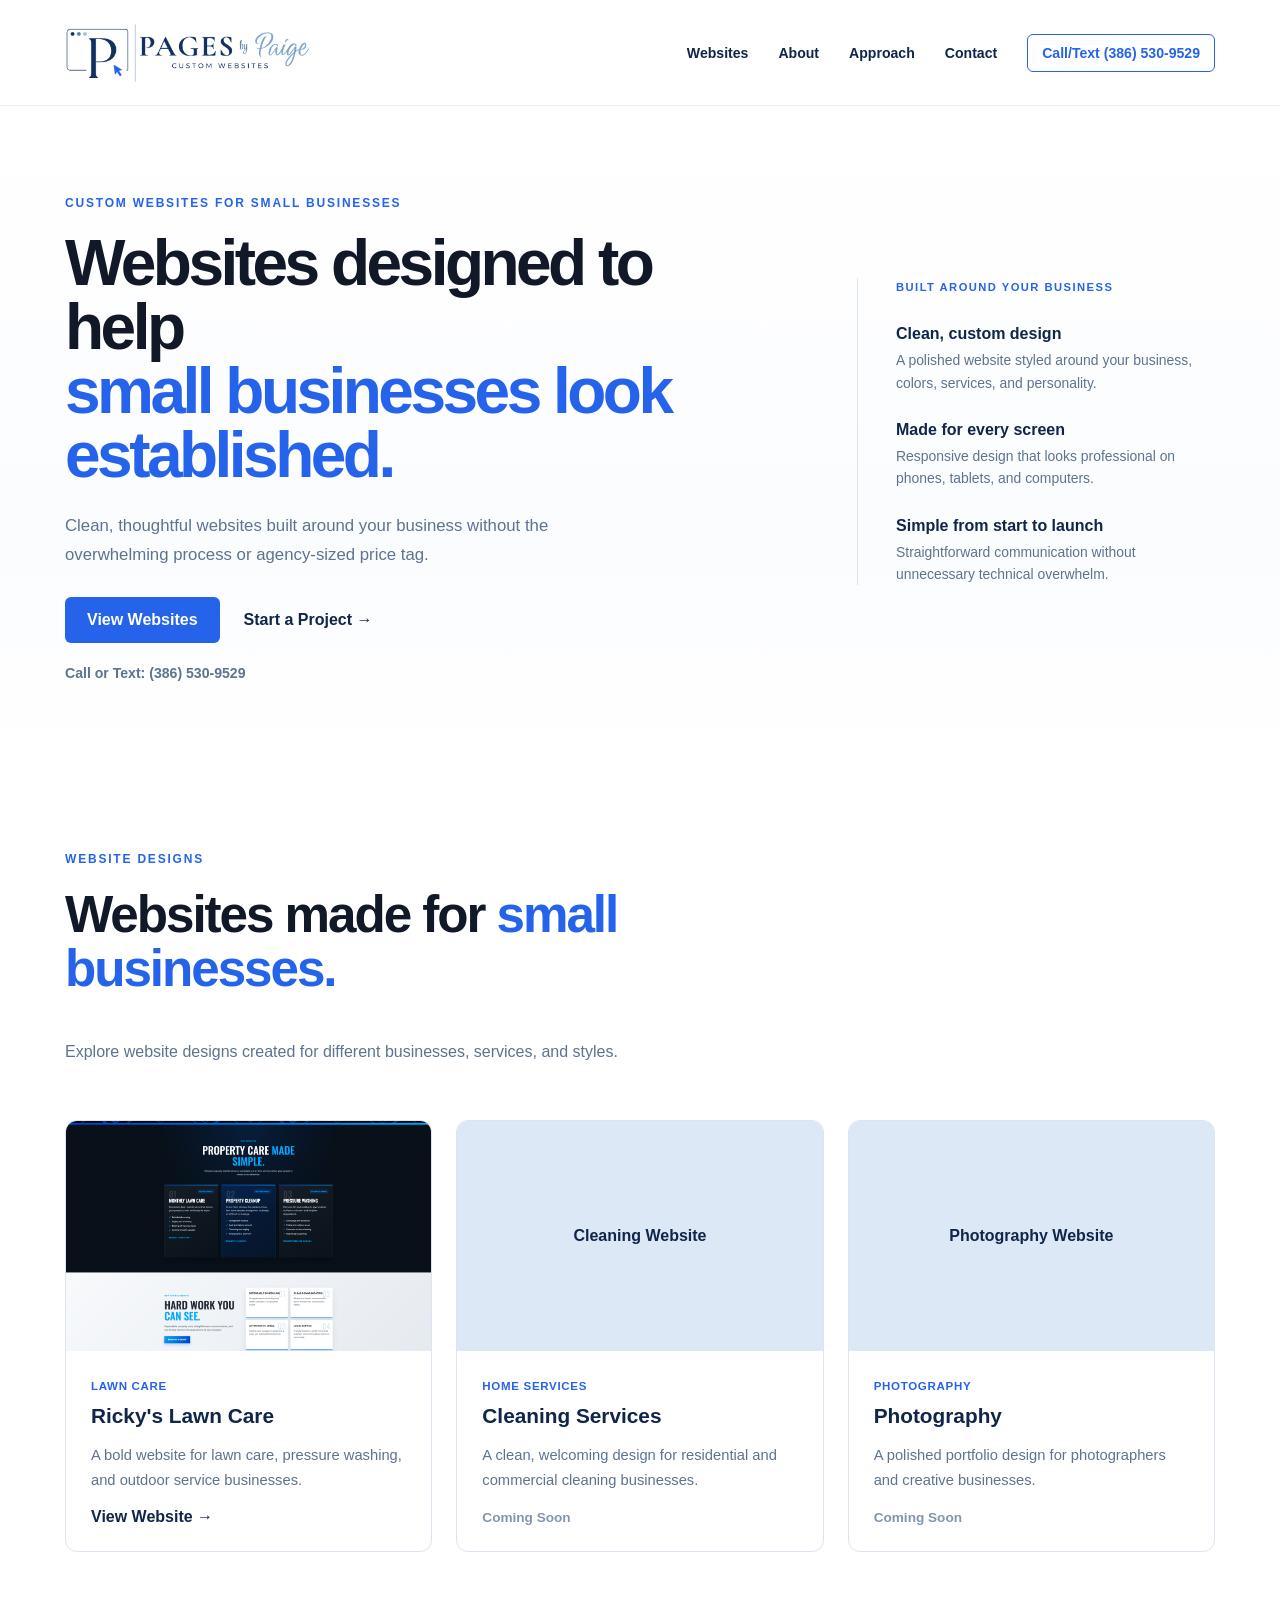
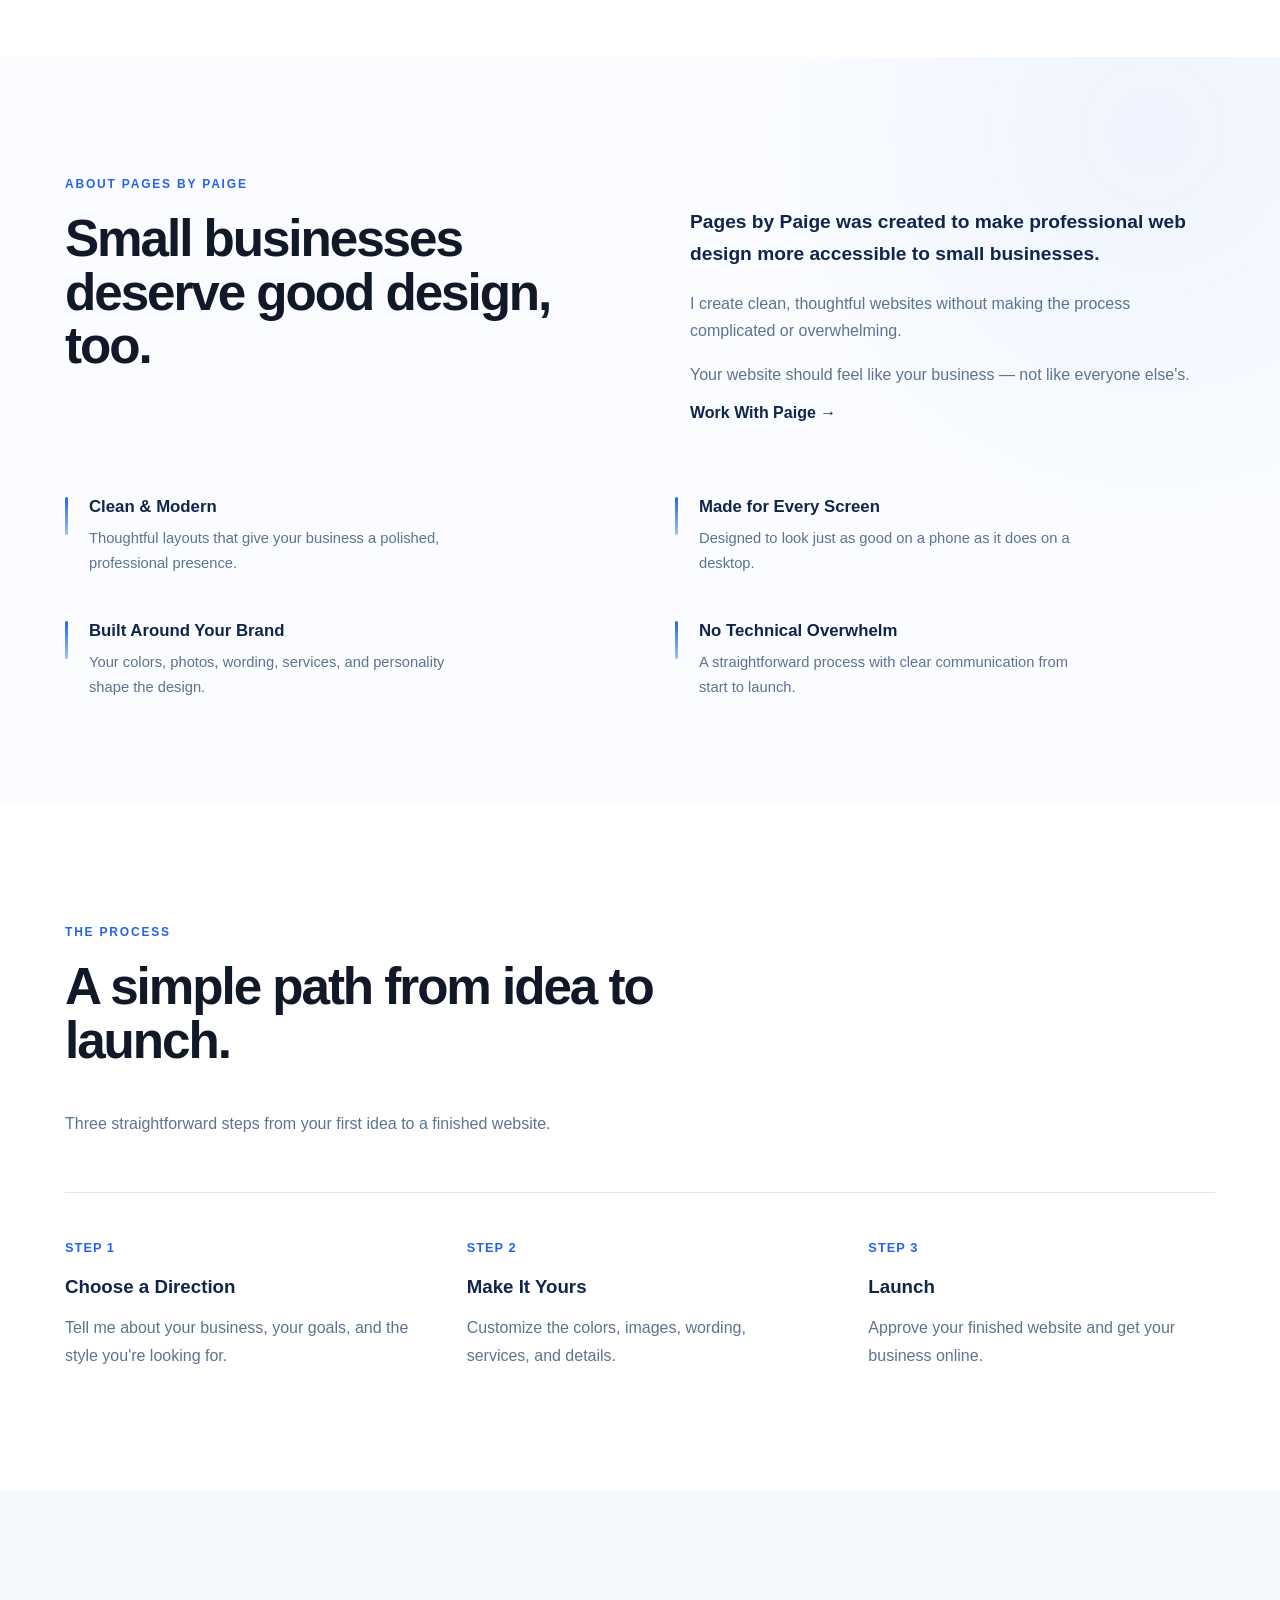
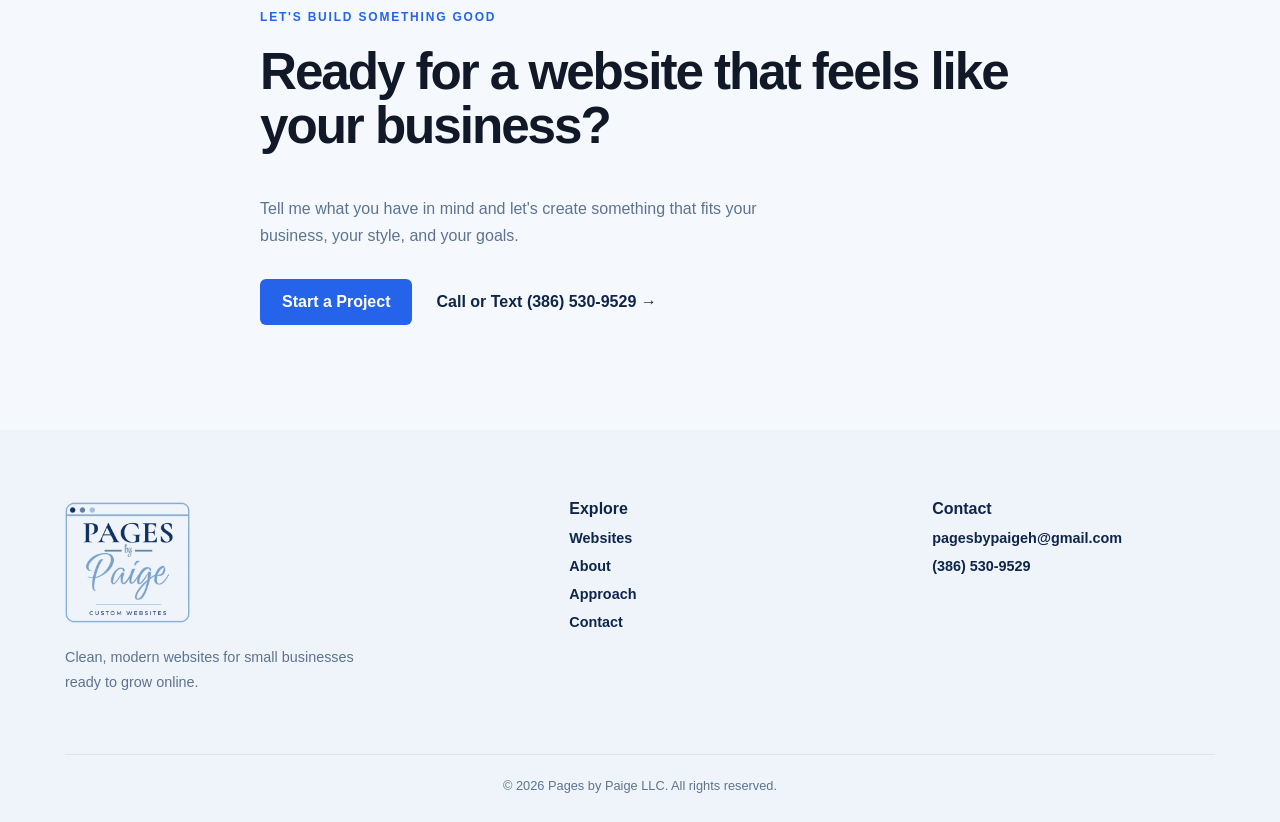
==== commit ae6d315b: "Update accent text for website designs section" ====
--- a/index.html
+++ b/index.html
@@ -126,7 +126,7 @@
 
           <h2>
             Websites made for
-            <span class="accent">real small businesses.</span>
+            <span class="accent"> small businesses.</span>
           </h2>
 
           <p>
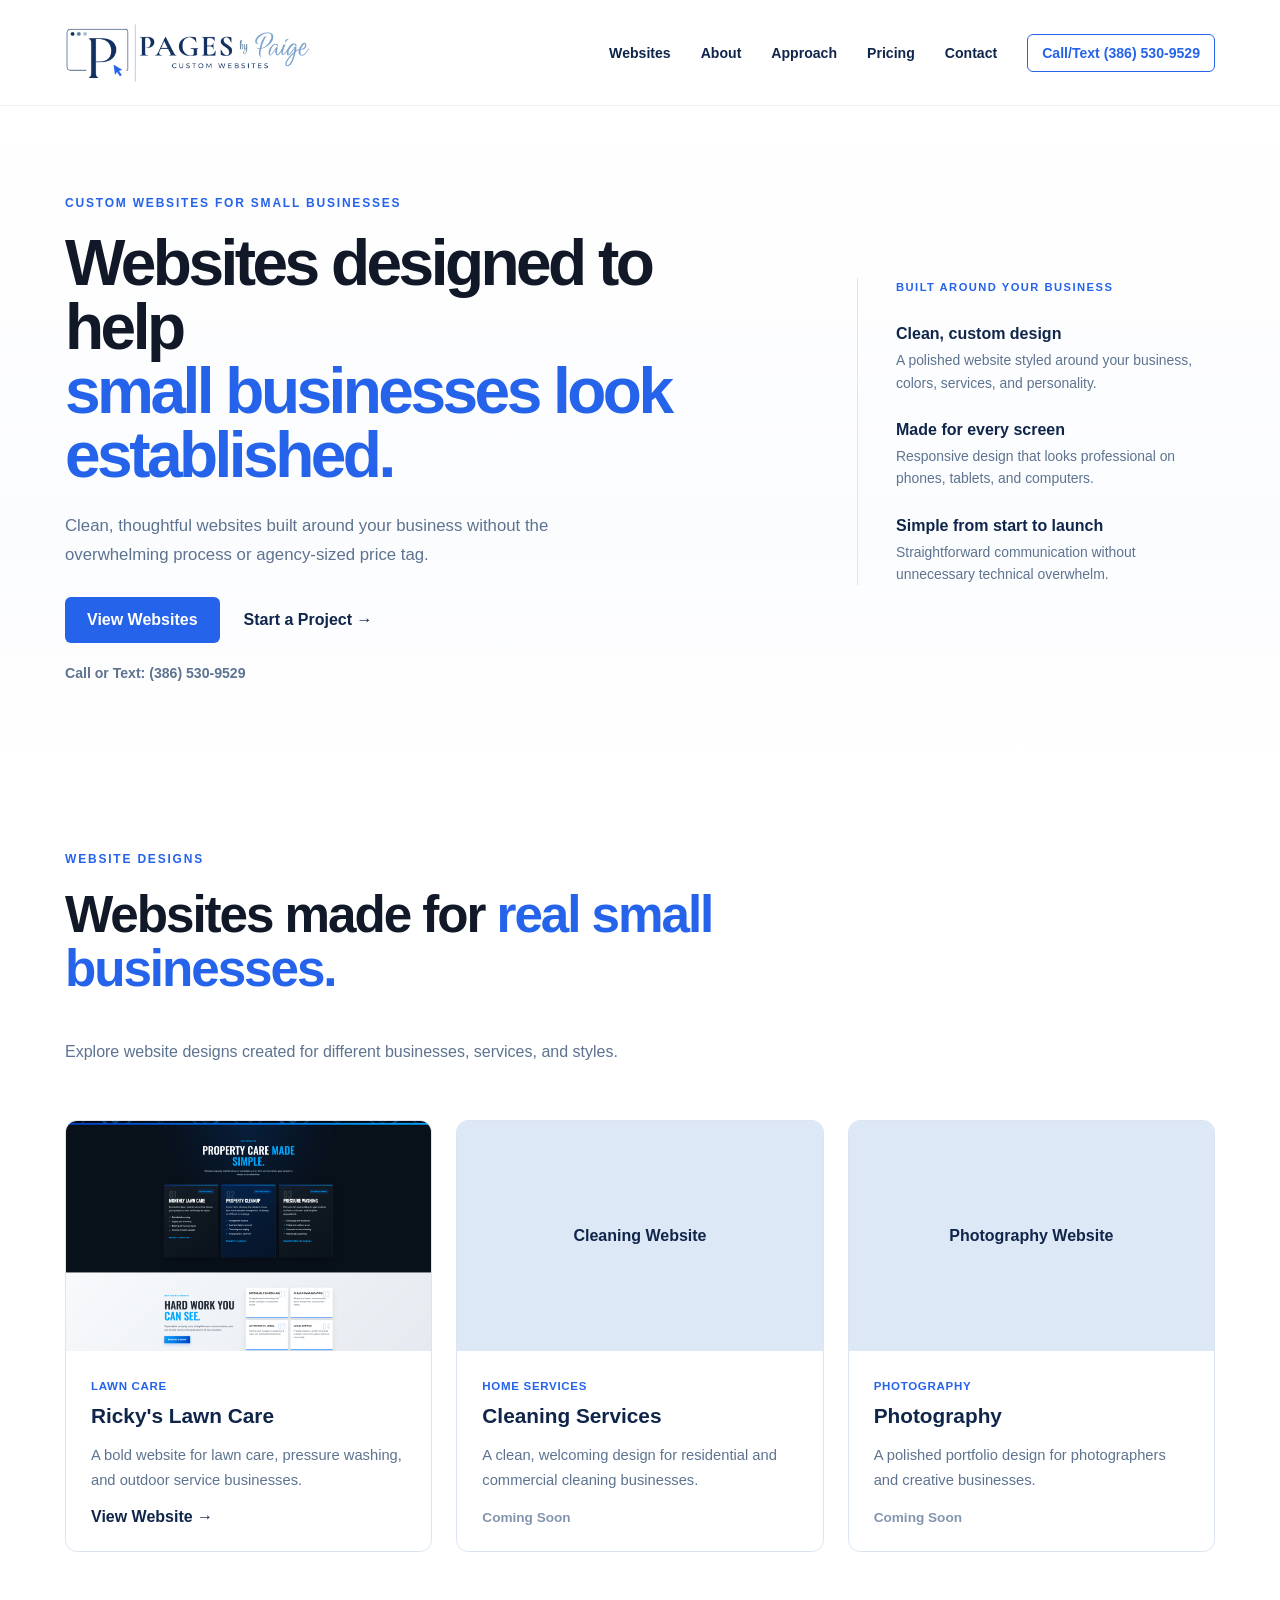
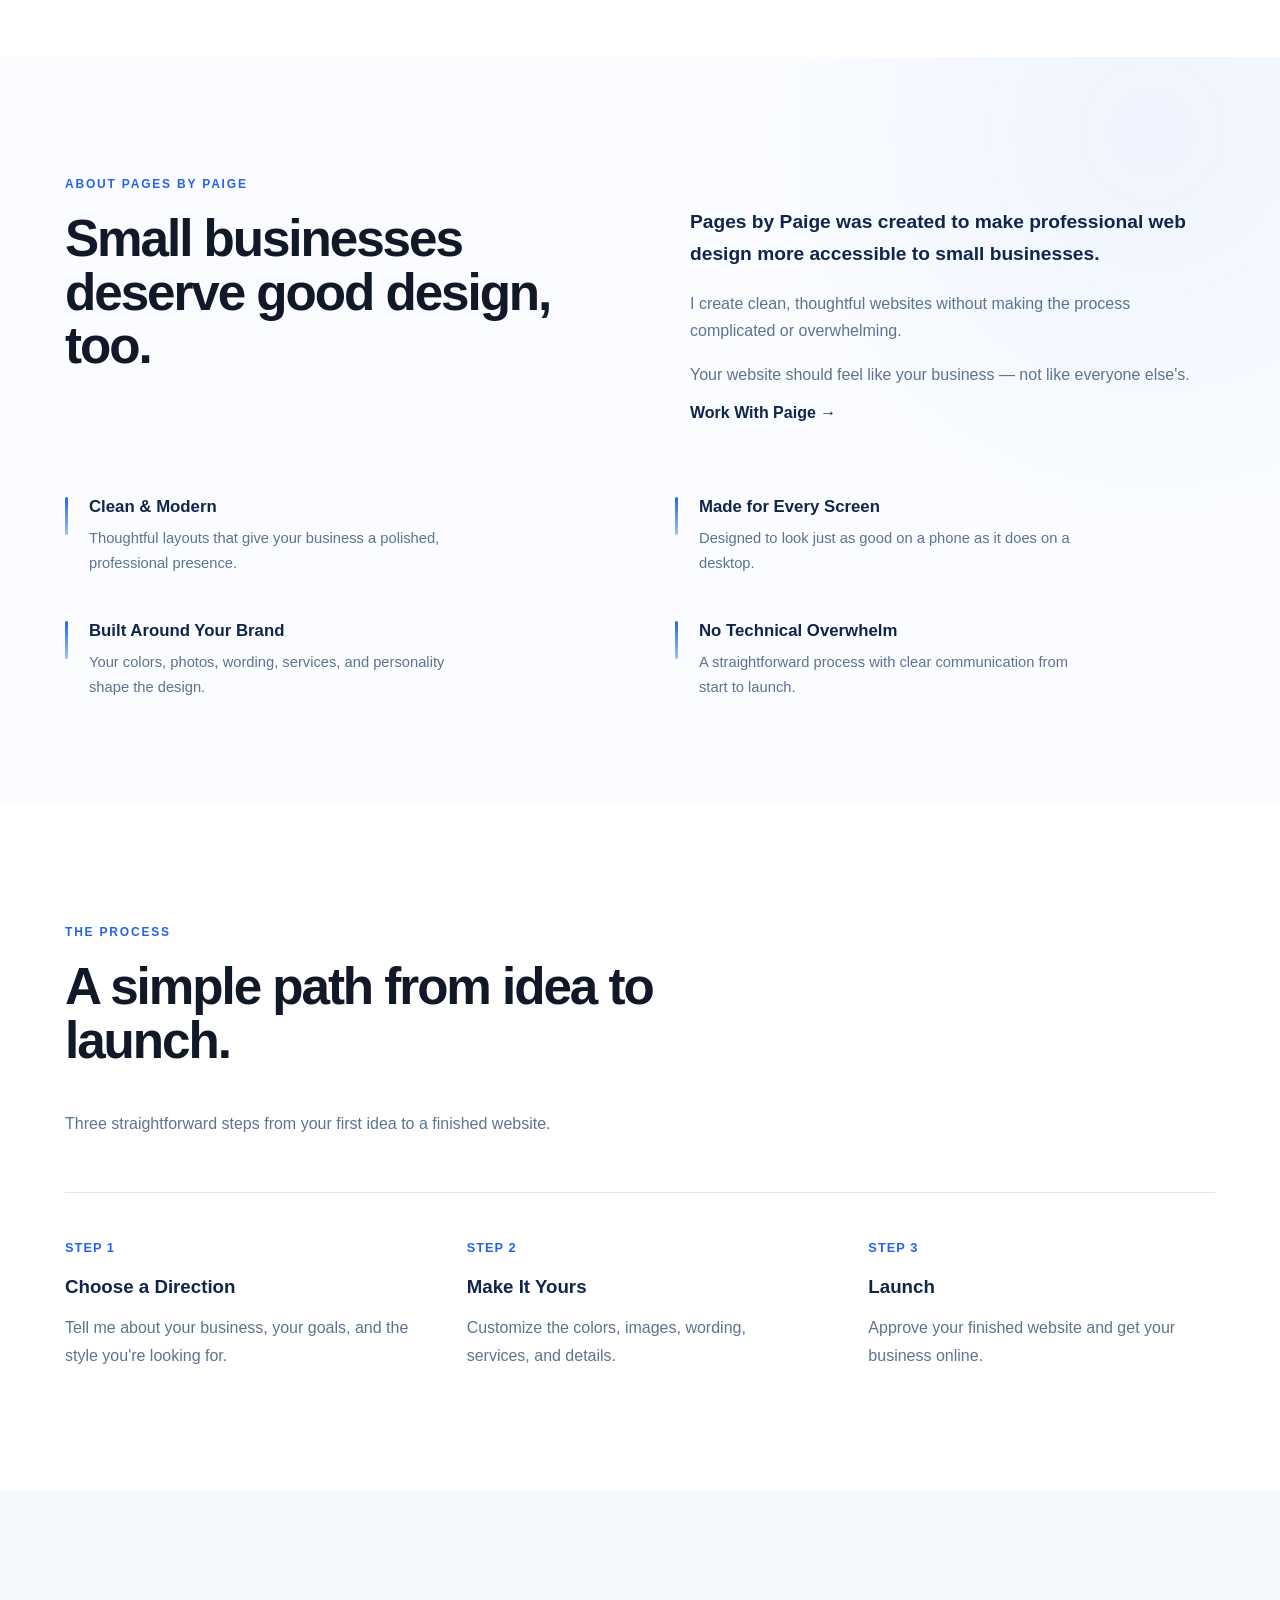
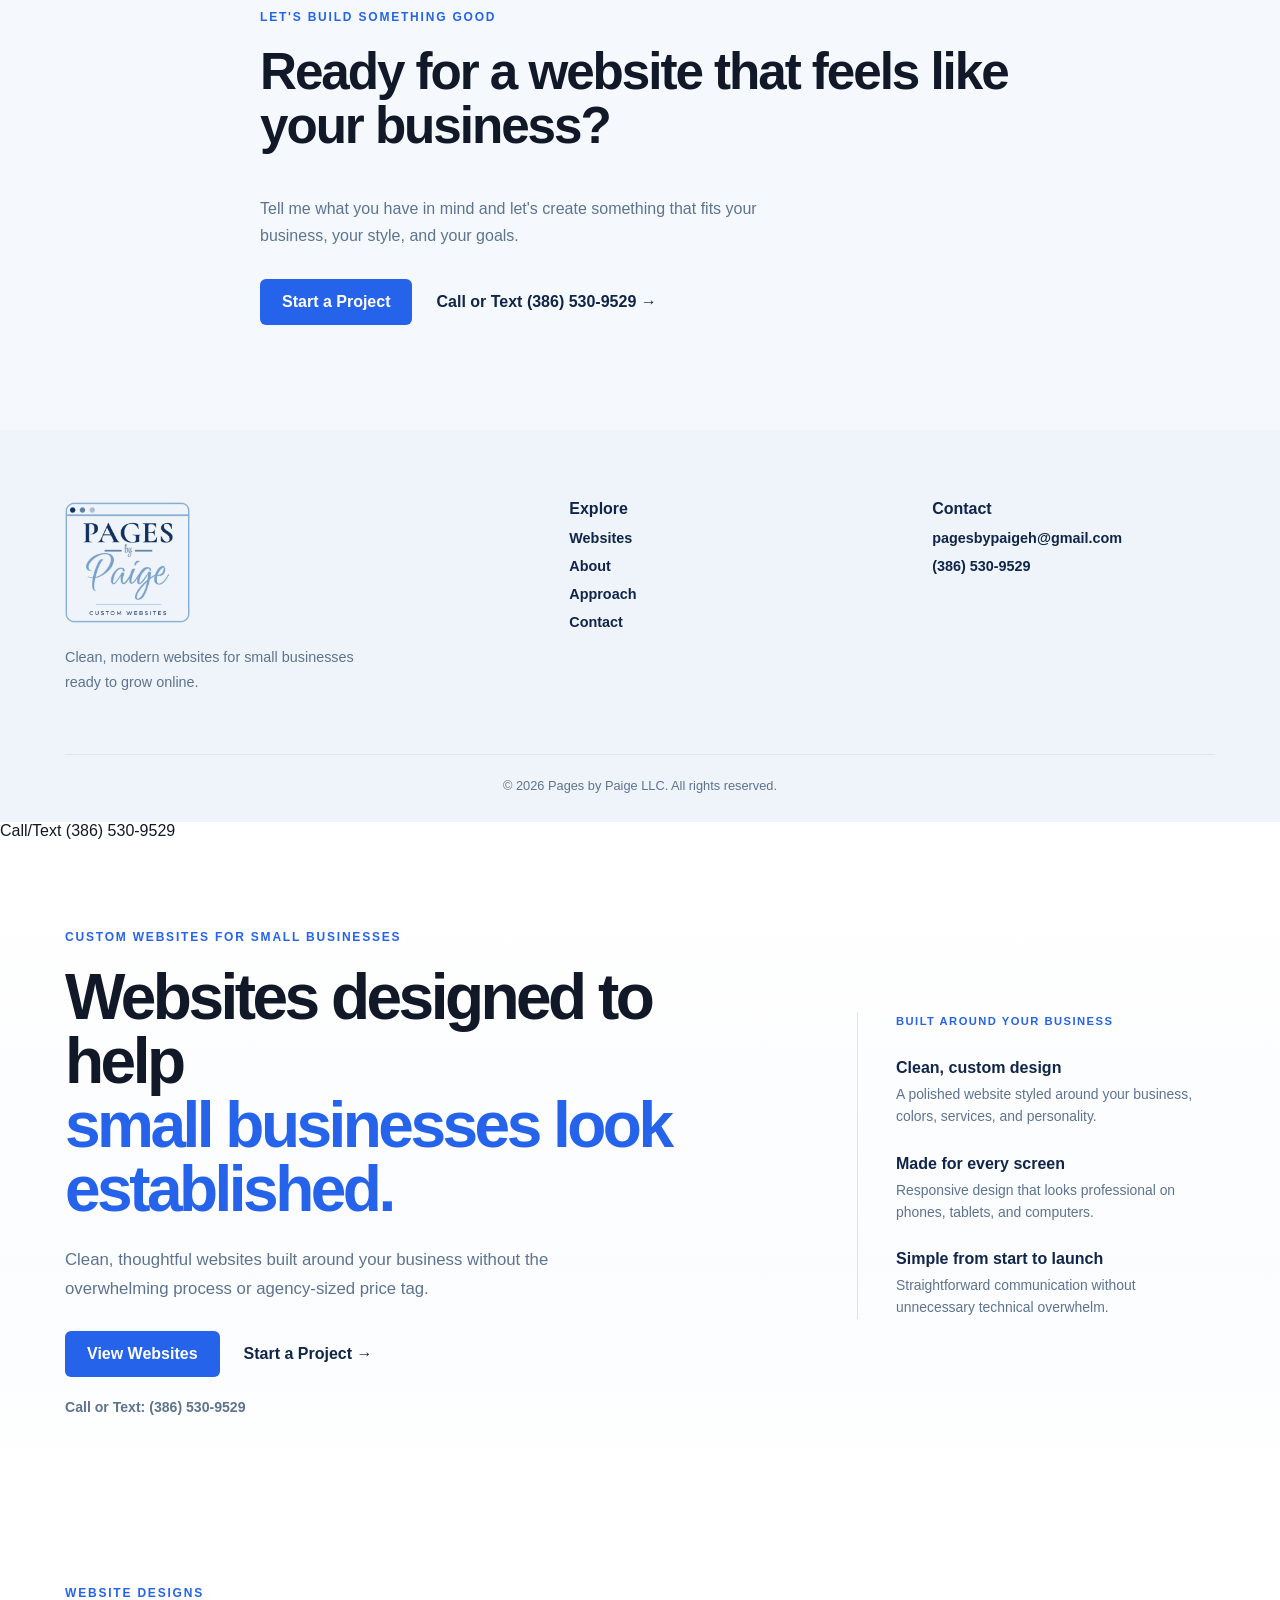
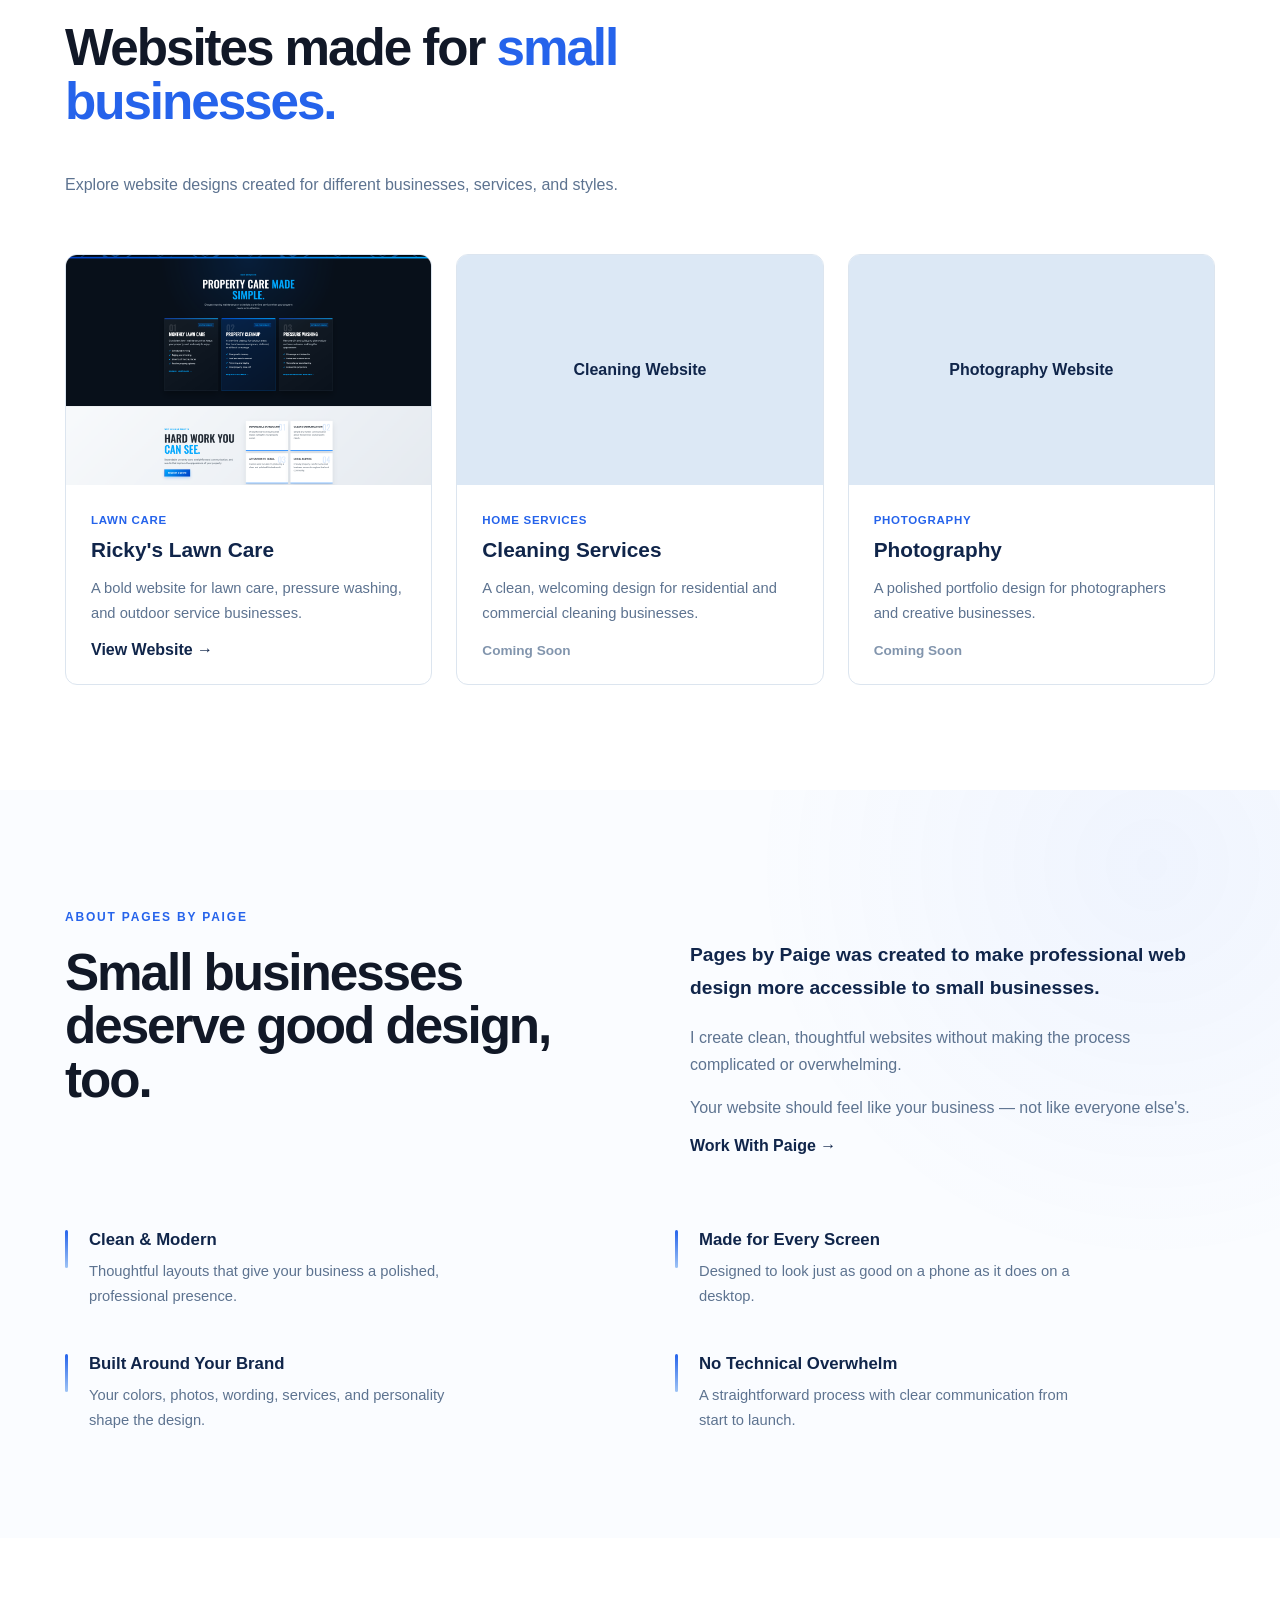
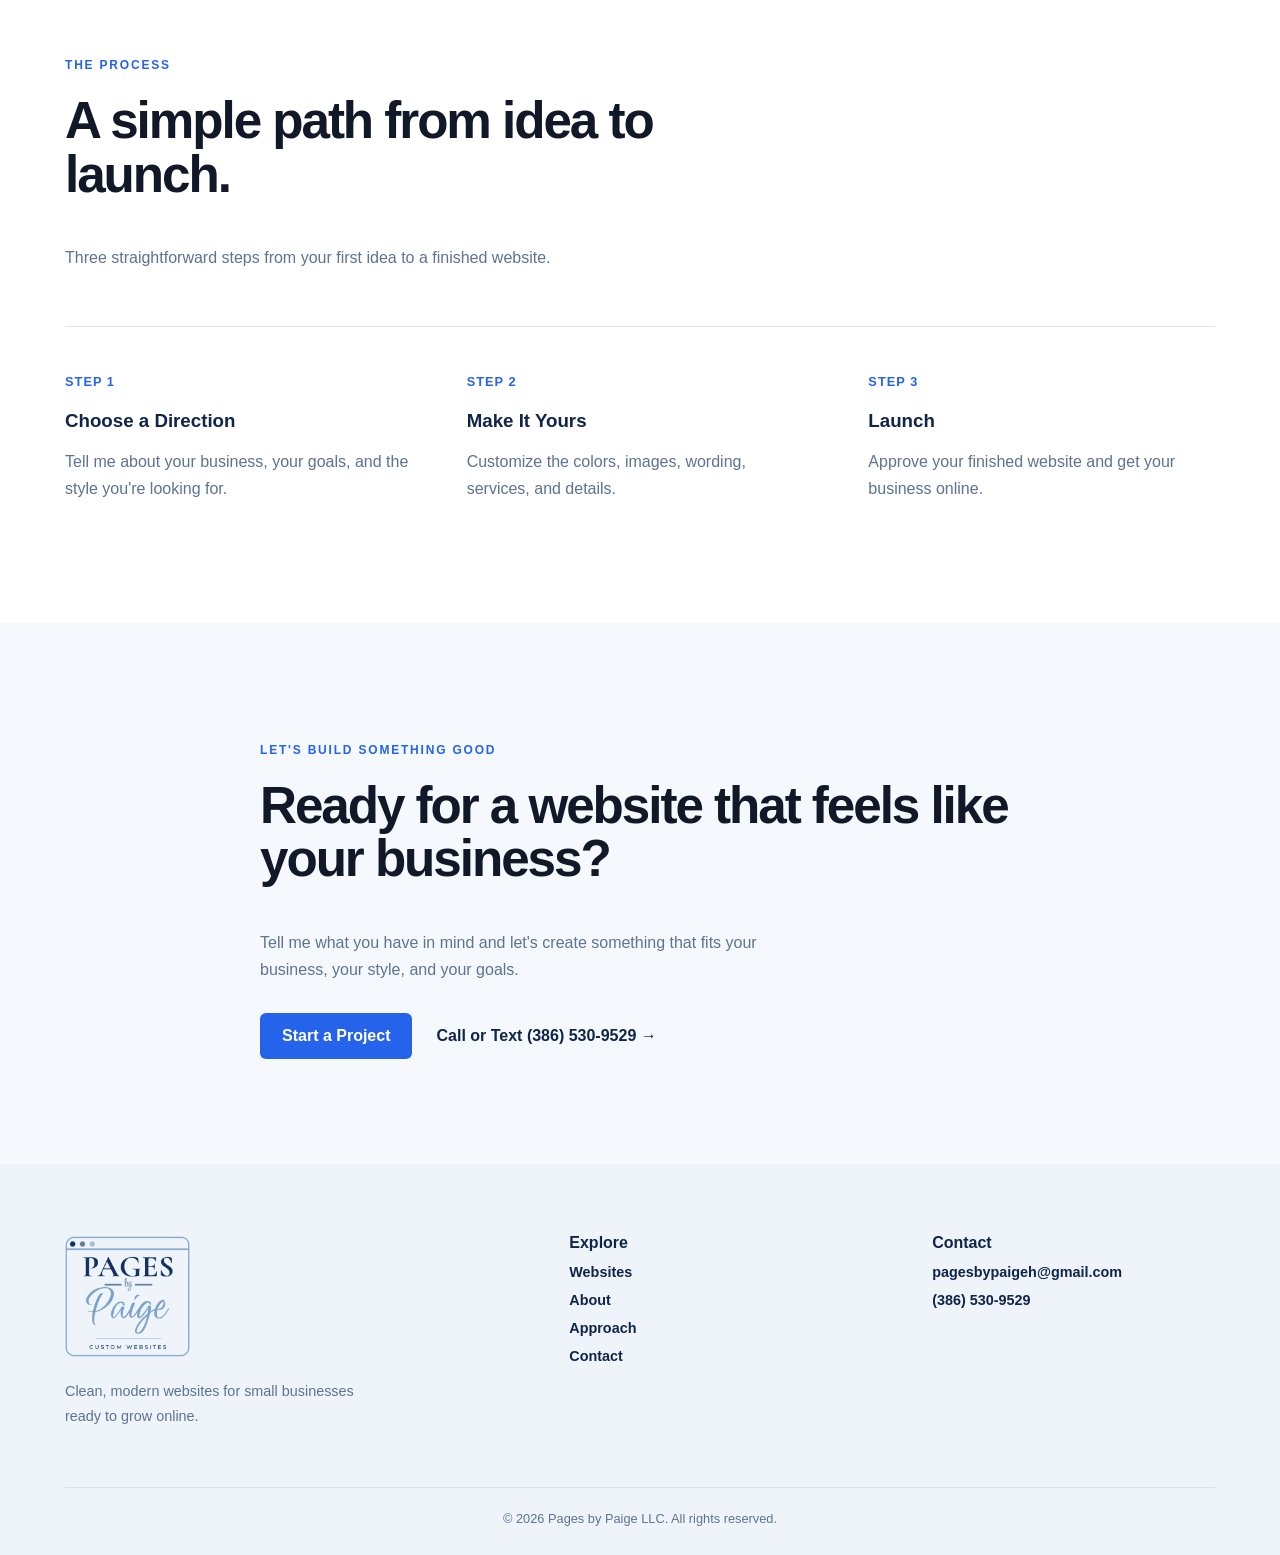
==== commit c86e4f81: "edit Html for pricing sheet updated block for pricing page and Nav bar." ====
--- a/index.html
+++ b/index.html
@@ -28,15 +28,16 @@
       </button>
 
       <div class="nav-links">
-        <a href="#websites">Websites</a>
-        <a href="#about">About</a>
-        <a href="#approach">Approach</a>
-        <a href="#contact">Contact</a>
-
-        <a class="nav-phone" href="tel:3865309529">
-          Call/Text (386) 530-9529
-        </a>
-      </div>
+  <a href="#websites">Websites</a>
+  <a href="#about">About</a>
+  <a href="#approach">Approach</a>
+  <a href="pricing.html">Pricing</a>
+  <a href="#contact">Contact</a>
+
+  <a class="nav-phone" href="tel:3865309529">
+    Call/Text (386) 530-9529
+  </a>
+</div>
 
     </div>
   </nav>
@@ -126,7 +127,7 @@
 
           <h2>
             Websites made for
-            <span class="accent"> small businesses.</span>
+            <span class="accent">real small businesses.</span>
           </h2>
 
           <p>
@@ -496,3 +497,465 @@
 
 </body>
 </html>
+          Call/Text (386) 530-9529
+        </a>
+      </div>
+
+    </div>
+  </nav>
+
+
+  <main>
+
+    <!-- Hero -->
+    <section class="hero" id="home">
+      <div class="wrap hero-grid">
+
+        <div class="hero-copy">
+
+          <p class="label">
+            CUSTOM WEBSITES FOR SMALL BUSINESSES
+          </p>
+
+          <h1>
+            Websites designed to help
+            <span>small businesses look established.</span>
+          </h1>
+
+          <p class="hero-text">
+            Clean, thoughtful websites built around your business
+            without the overwhelming process or agency-sized price tag.
+          </p>
+
+          <div class="actions">
+            <a class="btn" href="#websites">
+              View Websites
+            </a>
+
+            <a href="#contact">
+              Start a Project →
+            </a>
+          </div>
+
+          <a class="phone-link" href="tel:3865309529">
+            Call or Text: (386) 530-9529
+          </a>
+
+        </div>
+
+
+        <aside class="hero-details">
+
+          <p class="detail-label">
+            BUILT AROUND YOUR BUSINESS
+          </p>
+
+          <div class="detail">
+            <h3>Clean, custom design</h3>
+            <p>
+              A polished website styled around your business,
+              colors, services, and personality.
+            </p>
+          </div>
+
+          <div class="detail">
+            <h3>Made for every screen</h3>
+            <p>
+              Responsive design that looks professional
+              on phones, tablets, and computers.
+            </p>
+          </div>
+
+          <div class="detail">
+            <h3>Simple from start to launch</h3>
+            <p>
+              Straightforward communication without
+              unnecessary technical overwhelm.
+            </p>
+          </div>
+
+        </aside>
+
+      </div>
+    </section>
+
+
+    <!-- Websites -->
+    <section id="websites">
+      <div class="wrap">
+
+        <header>
+          <p class="label">WEBSITE DESIGNS</p>
+
+          <h2>
+            Websites made for
+            <span class="accent"> small businesses.</span>
+          </h2>
+
+          <p>
+            Explore website designs created for different businesses,
+            services, and styles.
+          </p>
+        </header>
+
+
+        <div class="designs">
+
+          <article>
+            <img
+              src="images/rickys-preview.png"
+              alt="Ricky's Lawn Care website"
+              loading="lazy"
+              decoding="async"
+            >
+
+            <div>
+              <small>LAWN CARE</small>
+
+              <h3>Ricky's Lawn Care</h3>
+
+              <p>
+                A bold website for lawn care, pressure washing,
+                and outdoor service businesses.
+              </p>
+
+              <a
+                href="https://rickyslawn.com"
+                target="_blank"
+                rel="noopener"
+              >
+                View Website →
+              </a>
+            </div>
+          </article>
+
+
+          <article>
+            <div class="placeholder">
+              Cleaning Website
+            </div>
+
+            <div>
+              <small>HOME SERVICES</small>
+
+              <h3>Cleaning Services</h3>
+
+              <p>
+                A clean, welcoming design for residential
+                and commercial cleaning businesses.
+              </p>
+
+              <span class="soon">
+                Coming Soon
+              </span>
+            </div>
+          </article>
+
+
+          <article>
+            <div class="placeholder">
+              Photography Website
+            </div>
+
+            <div>
+              <small>PHOTOGRAPHY</small>
+
+              <h3>Photography</h3>
+
+              <p>
+                A polished portfolio design for photographers
+                and creative businesses.
+              </p>
+
+              <span class="soon">
+                Coming Soon
+              </span>
+            </div>
+          </article>
+
+        </div>
+
+      </div>
+    </section>
+
+
+    <!-- About -->
+    <section class="light" id="about">
+
+      <div class="wrap split">
+
+        <div class="about-heading">
+
+          <p class="label">
+            ABOUT PAGES BY PAIGE
+          </p>
+
+          <h2>
+            Small businesses deserve good design, too.
+          </h2>
+
+        </div>
+
+
+        <div class="about-text">
+
+          <p>
+            Pages by Paige was created to make professional web
+            design more accessible to small businesses.
+          </p>
+
+          <p>
+            I create clean, thoughtful websites without making
+            the process complicated or overwhelming.
+          </p>
+
+          <p>
+            Your website should feel like your business —
+            not like everyone else's.
+          </p>
+
+          <a href="#contact">
+            Work With Paige →
+          </a>
+
+        </div>
+
+      </div>
+
+
+      <div class="wrap feature-grid">
+
+        <div class="feature">
+          <span></span>
+
+          <div>
+            <h3>Clean & Modern</h3>
+
+            <p>
+              Thoughtful layouts that give your business
+              a polished, professional presence.
+            </p>
+          </div>
+        </div>
+
+
+        <div class="feature">
+          <span></span>
+
+          <div>
+            <h3>Made for Every Screen</h3>
+
+            <p>
+              Designed to look just as good on a phone
+              as it does on a desktop.
+            </p>
+          </div>
+        </div>
+
+
+        <div class="feature">
+          <span></span>
+
+          <div>
+            <h3>Built Around Your Brand</h3>
+
+            <p>
+              Your colors, photos, wording, services,
+              and personality shape the design.
+            </p>
+          </div>
+        </div>
+
+
+        <div class="feature">
+          <span></span>
+
+          <div>
+            <h3>No Technical Overwhelm</h3>
+
+            <p>
+              A straightforward process with clear
+              communication from start to launch.
+            </p>
+          </div>
+        </div>
+
+      </div>
+
+    </section>
+
+
+    <!-- Process -->
+    <section id="approach">
+      <div class="wrap">
+
+        <header>
+          <p class="label">
+            THE PROCESS
+          </p>
+
+          <h2>
+            A simple path from idea to launch.
+          </h2>
+
+          <p>
+            Three straightforward steps from your first idea
+            to a finished website.
+          </p>
+        </header>
+
+
+        <div class="steps">
+
+          <div>
+            <b>Step 1</b>
+
+            <h3>Choose a Direction</h3>
+
+            <p>
+              Tell me about your business, your goals,
+              and the style you're looking for.
+            </p>
+          </div>
+
+
+          <div>
+            <b>Step 2</b>
+
+            <h3>Make It Yours</h3>
+
+            <p>
+              Customize the colors, images, wording,
+              services, and details.
+            </p>
+          </div>
+
+
+          <div>
+            <b>Step 3</b>
+
+            <h3>Launch</h3>
+
+            <p>
+              Approve your finished website and get
+              your business online.
+            </p>
+          </div>
+
+        </div>
+
+      </div>
+    </section>
+
+
+    <!-- Contact -->
+    <section class="cta" id="contact">
+      <div class="wrap">
+
+        <p class="label">
+          LET'S BUILD SOMETHING GOOD
+        </p>
+
+        <h2>
+          Ready for a website that feels like your business?
+        </h2>
+
+        <p>
+          Tell me what you have in mind and let's create something
+          that fits your business, your style, and your goals.
+        </p>
+
+        <div class="actions">
+
+          <a
+            class="btn"
+            href="mailto:pagesbypaigeh@gmail.com?subject=Website Request"
+          >
+            Start a Project
+          </a>
+
+          <a class="call-btn" href="tel:3865309529">
+            Call or Text (386) 530-9529 →
+          </a>
+
+        </div>
+
+      </div>
+    </section>
+
+  </main>
+
+
+  <!-- Footer -->
+  <footer>
+
+    <div class="wrap">
+
+      <div>
+        <img
+          src="images/Square logo.png"
+          alt="Pages by Paige"
+        >
+
+        <p>
+          Clean, modern websites for small businesses
+          ready to grow online.
+        </p>
+      </div>
+
+
+      <div>
+        <b>Explore</b>
+
+        <a href="#websites">Websites</a>
+        <a href="#about">About</a>
+        <a href="#approach">Approach</a>
+        <a href="#contact">Contact</a>
+      </div>
+
+
+      <div>
+        <b>Contact</b>
+
+        <a href="mailto:pagesbypaigeh@gmail.com">
+          pagesbypaigeh@gmail.com
+        </a>
+
+        <a href="tel:3865309529">
+          (386) 530-9529
+        </a>
+      </div>
+
+    </div>
+
+
+    <p class="copyright">
+      © 2026 Pages by Paige LLC. All rights reserved.
+    </p>
+
+  </footer>
+
+
+  <script>
+    const menu = document.querySelector('.menu-btn');
+    const links = document.querySelector('.nav-links');
+
+    menu.addEventListener('click', () => {
+      menu.classList.toggle('open');
+      links.classList.toggle('open');
+
+      menu.setAttribute(
+        'aria-expanded',
+        menu.classList.contains('open')
+      );
+    });
+
+    links.addEventListener('click', () => {
+      menu.classList.remove('open');
+      links.classList.remove('open');
+      menu.setAttribute('aria-expanded', 'false');
+    });
+  </script>
+
+</body>
+</html>
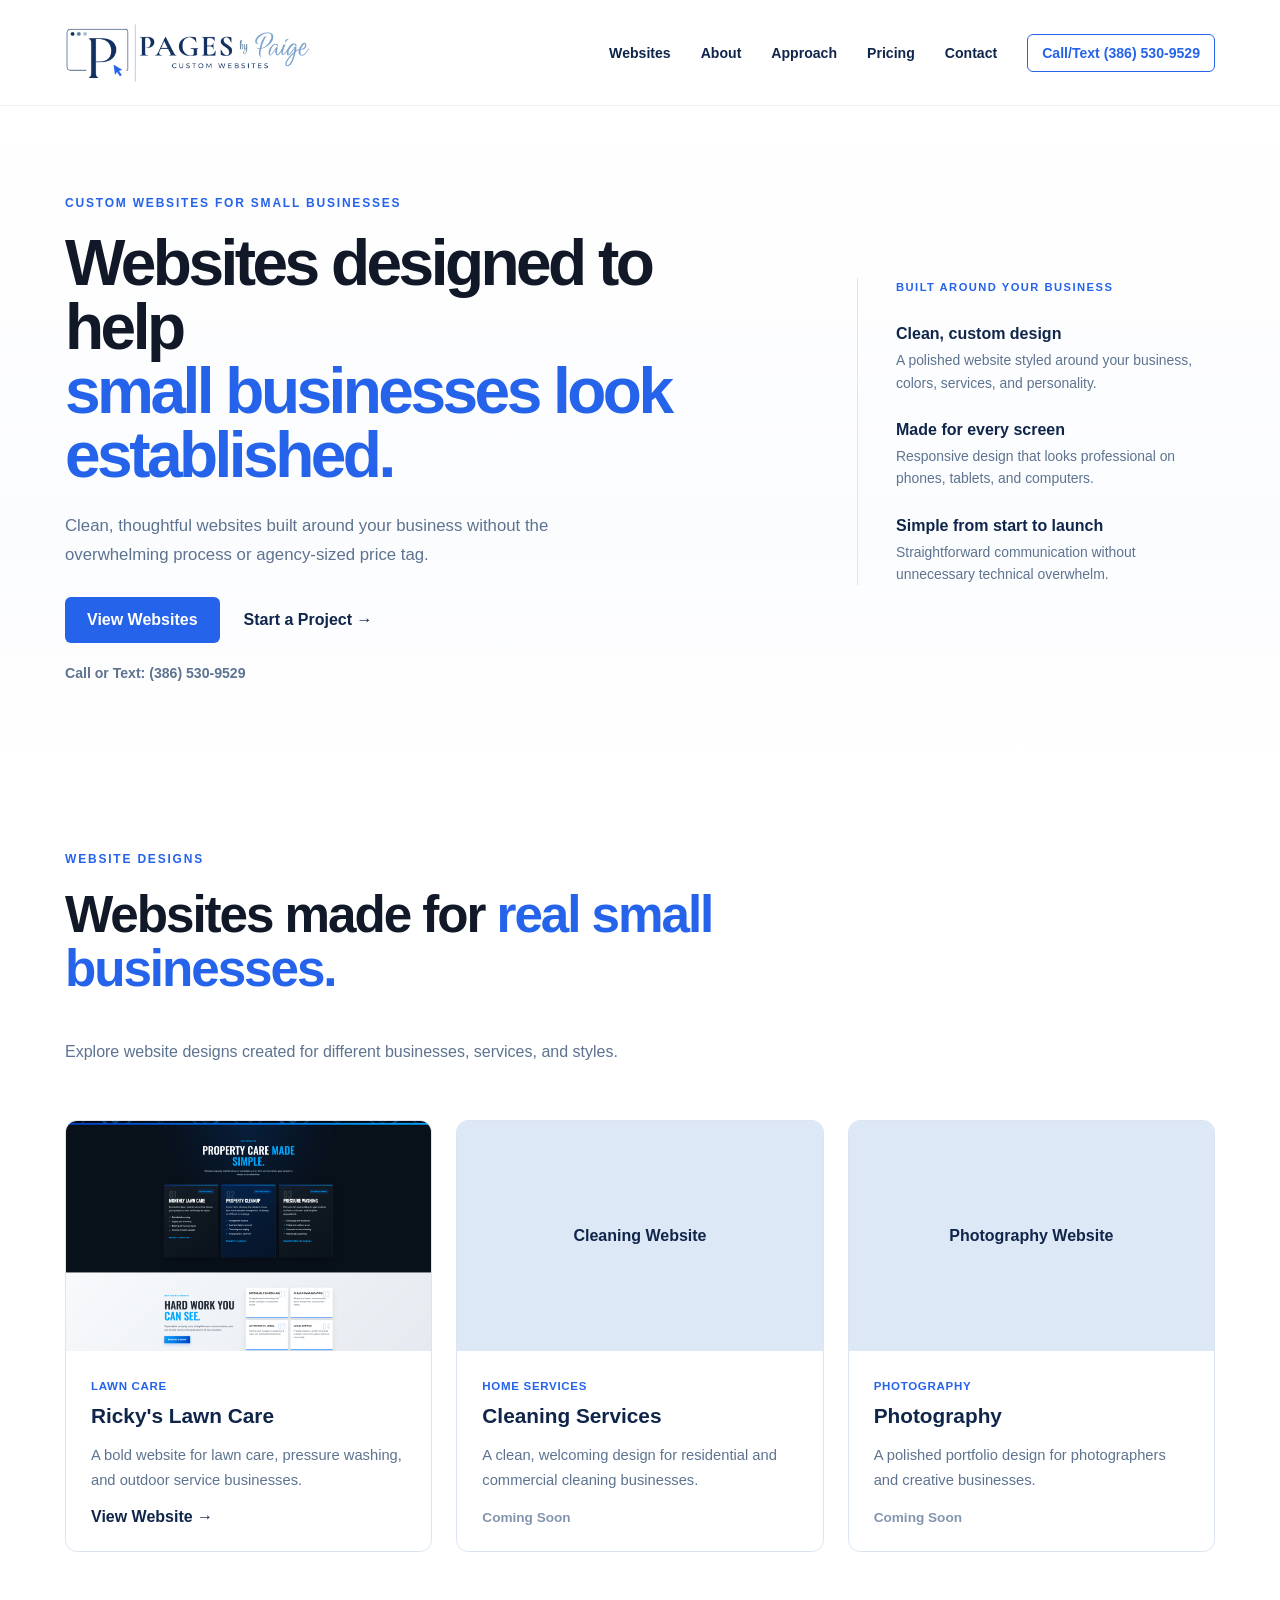
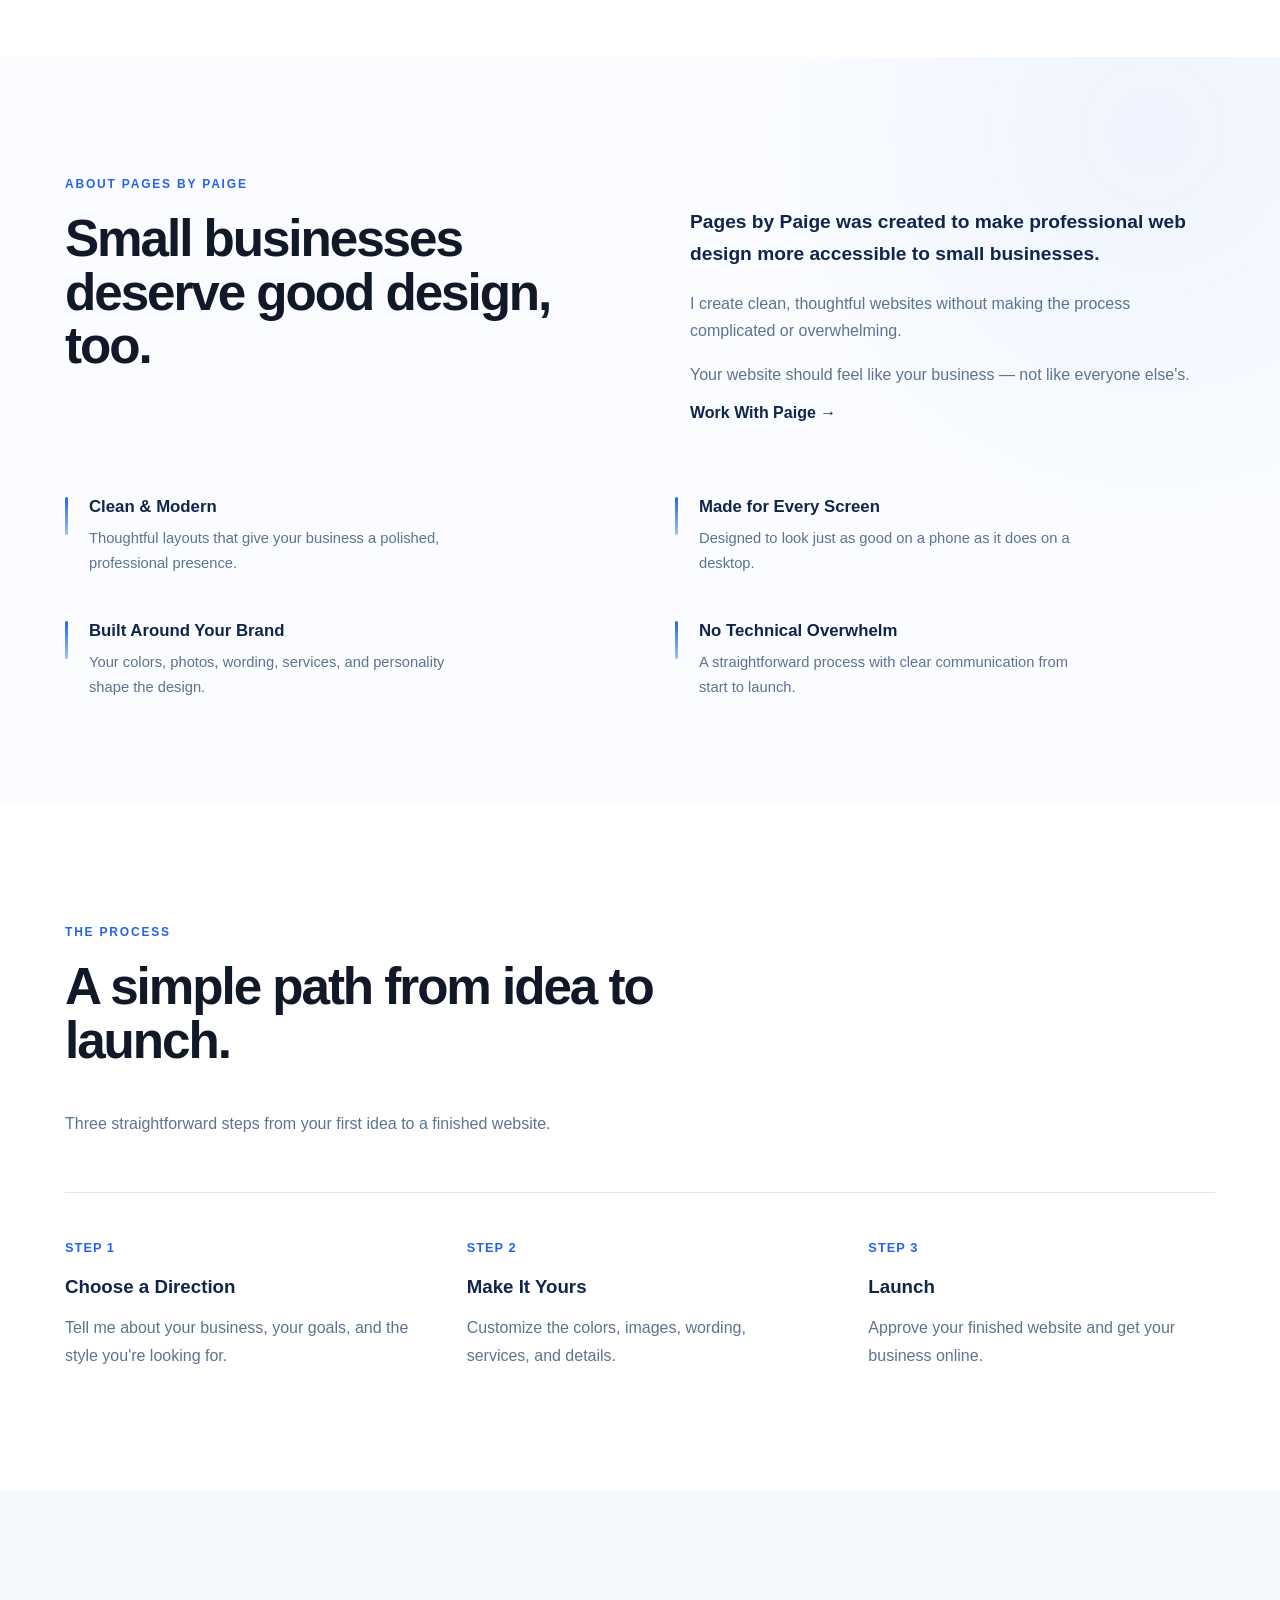
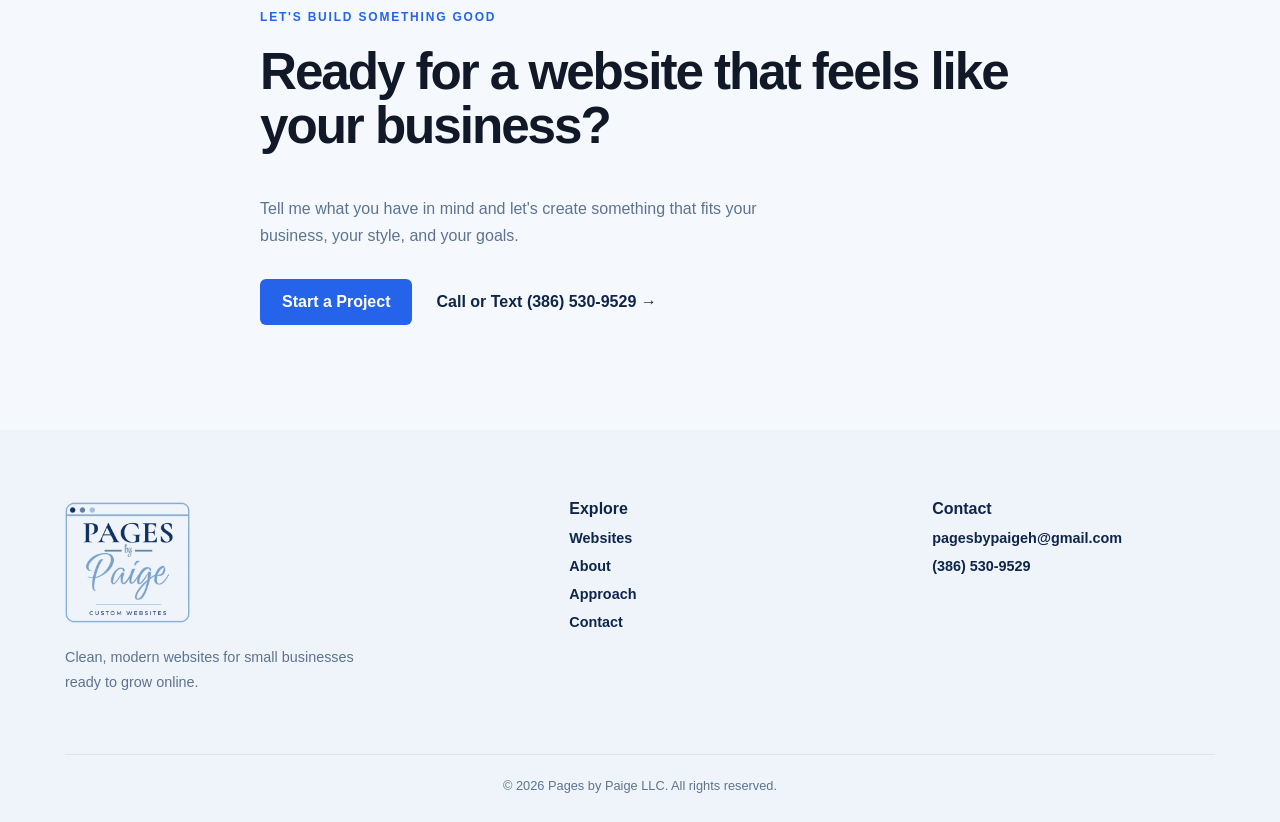
==== commit cb9bfe06: "Remove hero section and related content Removed the hero section and related content from the index." ====
--- a/index.html
+++ b/index.html
@@ -497,465 +497,3 @@
 
 </body>
 </html>
-          Call/Text (386) 530-9529
-        </a>
-      </div>
-
-    </div>
-  </nav>
-
-
-  <main>
-
-    <!-- Hero -->
-    <section class="hero" id="home">
-      <div class="wrap hero-grid">
-
-        <div class="hero-copy">
-
-          <p class="label">
-            CUSTOM WEBSITES FOR SMALL BUSINESSES
-          </p>
-
-          <h1>
-            Websites designed to help
-            <span>small businesses look established.</span>
-          </h1>
-
-          <p class="hero-text">
-            Clean, thoughtful websites built around your business
-            without the overwhelming process or agency-sized price tag.
-          </p>
-
-          <div class="actions">
-            <a class="btn" href="#websites">
-              View Websites
-            </a>
-
-            <a href="#contact">
-              Start a Project →
-            </a>
-          </div>
-
-          <a class="phone-link" href="tel:3865309529">
-            Call or Text: (386) 530-9529
-          </a>
-
-        </div>
-
-
-        <aside class="hero-details">
-
-          <p class="detail-label">
-            BUILT AROUND YOUR BUSINESS
-          </p>
-
-          <div class="detail">
-            <h3>Clean, custom design</h3>
-            <p>
-              A polished website styled around your business,
-              colors, services, and personality.
-            </p>
-          </div>
-
-          <div class="detail">
-            <h3>Made for every screen</h3>
-            <p>
-              Responsive design that looks professional
-              on phones, tablets, and computers.
-            </p>
-          </div>
-
-          <div class="detail">
-            <h3>Simple from start to launch</h3>
-            <p>
-              Straightforward communication without
-              unnecessary technical overwhelm.
-            </p>
-          </div>
-
-        </aside>
-
-      </div>
-    </section>
-
-
-    <!-- Websites -->
-    <section id="websites">
-      <div class="wrap">
-
-        <header>
-          <p class="label">WEBSITE DESIGNS</p>
-
-          <h2>
-            Websites made for
-            <span class="accent"> small businesses.</span>
-          </h2>
-
-          <p>
-            Explore website designs created for different businesses,
-            services, and styles.
-          </p>
-        </header>
-
-
-        <div class="designs">
-
-          <article>
-            <img
-              src="images/rickys-preview.png"
-              alt="Ricky's Lawn Care website"
-              loading="lazy"
-              decoding="async"
-            >
-
-            <div>
-              <small>LAWN CARE</small>
-
-              <h3>Ricky's Lawn Care</h3>
-
-              <p>
-                A bold website for lawn care, pressure washing,
-                and outdoor service businesses.
-              </p>
-
-              <a
-                href="https://rickyslawn.com"
-                target="_blank"
-                rel="noopener"
-              >
-                View Website →
-              </a>
-            </div>
-          </article>
-
-
-          <article>
-            <div class="placeholder">
-              Cleaning Website
-            </div>
-
-            <div>
-              <small>HOME SERVICES</small>
-
-              <h3>Cleaning Services</h3>
-
-              <p>
-                A clean, welcoming design for residential
-                and commercial cleaning businesses.
-              </p>
-
-              <span class="soon">
-                Coming Soon
-              </span>
-            </div>
-          </article>
-
-
-          <article>
-            <div class="placeholder">
-              Photography Website
-            </div>
-
-            <div>
-              <small>PHOTOGRAPHY</small>
-
-              <h3>Photography</h3>
-
-              <p>
-                A polished portfolio design for photographers
-                and creative businesses.
-              </p>
-
-              <span class="soon">
-                Coming Soon
-              </span>
-            </div>
-          </article>
-
-        </div>
-
-      </div>
-    </section>
-
-
-    <!-- About -->
-    <section class="light" id="about">
-
-      <div class="wrap split">
-
-        <div class="about-heading">
-
-          <p class="label">
-            ABOUT PAGES BY PAIGE
-          </p>
-
-          <h2>
-            Small businesses deserve good design, too.
-          </h2>
-
-        </div>
-
-
-        <div class="about-text">
-
-          <p>
-            Pages by Paige was created to make professional web
-            design more accessible to small businesses.
-          </p>
-
-          <p>
-            I create clean, thoughtful websites without making
-            the process complicated or overwhelming.
-          </p>
-
-          <p>
-            Your website should feel like your business —
-            not like everyone else's.
-          </p>
-
-          <a href="#contact">
-            Work With Paige →
-          </a>
-
-        </div>
-
-      </div>
-
-
-      <div class="wrap feature-grid">
-
-        <div class="feature">
-          <span></span>
-
-          <div>
-            <h3>Clean & Modern</h3>
-
-            <p>
-              Thoughtful layouts that give your business
-              a polished, professional presence.
-            </p>
-          </div>
-        </div>
-
-
-        <div class="feature">
-          <span></span>
-
-          <div>
-            <h3>Made for Every Screen</h3>
-
-            <p>
-              Designed to look just as good on a phone
-              as it does on a desktop.
-            </p>
-          </div>
-        </div>
-
-
-        <div class="feature">
-          <span></span>
-
-          <div>
-            <h3>Built Around Your Brand</h3>
-
-            <p>
-              Your colors, photos, wording, services,
-              and personality shape the design.
-            </p>
-          </div>
-        </div>
-
-
-        <div class="feature">
-          <span></span>
-
-          <div>
-            <h3>No Technical Overwhelm</h3>
-
-            <p>
-              A straightforward process with clear
-              communication from start to launch.
-            </p>
-          </div>
-        </div>
-
-      </div>
-
-    </section>
-
-
-    <!-- Process -->
-    <section id="approach">
-      <div class="wrap">
-
-        <header>
-          <p class="label">
-            THE PROCESS
-          </p>
-
-          <h2>
-            A simple path from idea to launch.
-          </h2>
-
-          <p>
-            Three straightforward steps from your first idea
-            to a finished website.
-          </p>
-        </header>
-
-
-        <div class="steps">
-
-          <div>
-            <b>Step 1</b>
-
-            <h3>Choose a Direction</h3>
-
-            <p>
-              Tell me about your business, your goals,
-              and the style you're looking for.
-            </p>
-          </div>
-
-
-          <div>
-            <b>Step 2</b>
-
-            <h3>Make It Yours</h3>
-
-            <p>
-              Customize the colors, images, wording,
-              services, and details.
-            </p>
-          </div>
-
-
-          <div>
-            <b>Step 3</b>
-
-            <h3>Launch</h3>
-
-            <p>
-              Approve your finished website and get
-              your business online.
-            </p>
-          </div>
-
-        </div>
-
-      </div>
-    </section>
-
-
-    <!-- Contact -->
-    <section class="cta" id="contact">
-      <div class="wrap">
-
-        <p class="label">
-          LET'S BUILD SOMETHING GOOD
-        </p>
-
-        <h2>
-          Ready for a website that feels like your business?
-        </h2>
-
-        <p>
-          Tell me what you have in mind and let's create something
-          that fits your business, your style, and your goals.
-        </p>
-
-        <div class="actions">
-
-          <a
-            class="btn"
-            href="mailto:pagesbypaigeh@gmail.com?subject=Website Request"
-          >
-            Start a Project
-          </a>
-
-          <a class="call-btn" href="tel:3865309529">
-            Call or Text (386) 530-9529 →
-          </a>
-
-        </div>
-
-      </div>
-    </section>
-
-  </main>
-
-
-  <!-- Footer -->
-  <footer>
-
-    <div class="wrap">
-
-      <div>
-        <img
-          src="images/Square logo.png"
-          alt="Pages by Paige"
-        >
-
-        <p>
-          Clean, modern websites for small businesses
-          ready to grow online.
-        </p>
-      </div>
-
-
-      <div>
-        <b>Explore</b>
-
-        <a href="#websites">Websites</a>
-        <a href="#about">About</a>
-        <a href="#approach">Approach</a>
-        <a href="#contact">Contact</a>
-      </div>
-
-
-      <div>
-        <b>Contact</b>
-
-        <a href="mailto:pagesbypaigeh@gmail.com">
-          pagesbypaigeh@gmail.com
-        </a>
-
-        <a href="tel:3865309529">
-          (386) 530-9529
-        </a>
-      </div>
-
-    </div>
-
-
-    <p class="copyright">
-      © 2026 Pages by Paige LLC. All rights reserved.
-    </p>
-
-  </footer>
-
-
-  <script>
-    const menu = document.querySelector('.menu-btn');
-    const links = document.querySelector('.nav-links');
-
-    menu.addEventListener('click', () => {
-      menu.classList.toggle('open');
-      links.classList.toggle('open');
-
-      menu.setAttribute(
-        'aria-expanded',
-        menu.classList.contains('open')
-      );
-    });
-
-    links.addEventListener('click', () => {
-      menu.classList.remove('open');
-      links.classList.remove('open');
-      menu.setAttribute('aria-expanded', 'false');
-    });
-  </script>
-
-</body>
-</html>
--- a/css/style.css
+++ b/css/style.css
@@ -462,7 +462,556 @@
   font-size:.8rem;
 }
 
-
+/* Pricing Page */
+
+.pricing-page {
+  background:
+    radial-gradient(circle at 10% 25%, rgba(176, 210, 239, 0.18), transparent 28%),
+    radial-gradient(circle at 90% 65%, rgba(176, 210, 239, 0.16), transparent 30%),
+    #f5f9fd;
+
+  color: #222;
+  min-height: 100vh;
+}
+
+
+/* Pricing Hero */
+
+.pricing-hero {
+  text-align: center;
+  max-width: 850px;
+  margin: 0 auto;
+  padding: 120px 24px 60px;
+}
+
+.pricing-hero .eyebrow {
+  color: #7ea8d6;
+  font-size: 0.78rem;
+  letter-spacing: 3px;
+  font-weight: 600;
+  margin-bottom: 12px;
+}
+
+.pricing-hero h1 {
+  font-family: "Cormorant Garamond", serif;
+  font-size: clamp(3rem, 7vw, 5rem);
+  font-weight: 500;
+  line-height: 1;
+  margin: 0;
+  color: #111;
+}
+
+.title-decoration {
+  display: flex;
+  align-items: center;
+  justify-content: center;
+  gap: 18px;
+  margin: 22px auto 25px;
+}
+
+.title-decoration span {
+  width: 110px;
+  height: 1px;
+  background: #163253;
+}
+
+.title-decoration .diamond {
+  color: #7ea8d6;
+  font-size: 1.1rem;
+}
+
+.pricing-intro {
+  max-width: 700px;
+  margin: 0 auto;
+  color: #565656;
+  font-size: 1rem;
+  line-height: 1.7;
+}
+
+
+/* Pricing Sections */
+
+.pricing-section {
+  max-width: 1250px;
+  margin: 0 auto;
+  padding: 50px 25px 100px;
+}
+
+.care-section {
+  padding-top: 20px;
+}
+
+.section-heading {
+  text-align: center;
+  margin-bottom: 60px;
+}
+
+.section-heading h2 {
+  font-family: "Cormorant Garamond", serif;
+  font-size: clamp(2.6rem, 5vw, 3.9rem);
+  font-weight: 500;
+  line-height: 1;
+  margin: 0;
+  color: #111;
+}
+
+.section-heading p {
+  margin-top: 12px;
+  color: #7ea8d6;
+  text-transform: uppercase;
+  letter-spacing: 2px;
+  font-size: 0.85rem;
+}
+
+
+/* Pricing Grid */
+
+.pricing-grid {
+  display: grid;
+  grid-template-columns: repeat(3, minmax(0, 1fr));
+  gap: 28px;
+  align-items: stretch;
+}
+
+
+/* Pricing Cards */
+
+.price-card {
+  position: relative;
+  display: flex;
+  flex-direction: column;
+  padding: 42px 32px 32px;
+  background: rgba(255, 255, 255, 0.78);
+  border: 3px solid #c8dced;
+  border-radius: 32px;
+  box-shadow: 0 10px 25px rgba(45, 74, 104, 0.06);
+
+  transition:
+    transform 0.25s ease,
+    box-shadow 0.25s ease,
+    border-color 0.25s ease;
+}
+
+.price-card:hover {
+  transform: translateY(-6px);
+  border-color: #89aed5;
+  box-shadow: 0 18px 40px rgba(45, 74, 104, 0.14);
+}
+
+
+/* Featured Pricing Card */
+
+.price-card.featured {
+  transform: translateY(-15px);
+  border-color: #b6d1e9;
+  box-shadow: 0 16px 35px rgba(44, 74, 104, 0.16);
+}
+
+.price-card.featured:hover {
+  transform: translateY(-20px);
+}
+
+
+/* Most Popular Badge */
+
+.popular-badge {
+  position: absolute;
+  top: -17px;
+  left: 50%;
+  transform: translateX(-50%);
+  padding: 6px 18px;
+  background: #83acd7;
+  color: #fff;
+  border-radius: 999px;
+  font-family: "Cormorant Garamond", serif;
+  font-size: 0.95rem;
+  white-space: nowrap;
+}
+
+
+/* Card Titles */
+
+.card-top {
+  text-align: center;
+}
+
+.card-top h3 {
+  font-family: "Cormorant Garamond", serif;
+  font-size: 2rem;
+  font-weight: 500;
+  line-height: 1.05;
+  margin: 0;
+}
+
+.card-subtitle {
+  margin-top: 5px;
+  color: #7ea8d6;
+  font-family: "Cormorant Garamond", serif;
+  font-size: 1.18rem;
+}
+
+
+/* Pricing Amount */
+
+.price {
+  display: flex;
+  align-items: baseline;
+  justify-content: center;
+  flex-wrap: wrap;
+  text-align: center;
+  margin: 28px 0 20px;
+}
+
+.dollar {
+  font-family: "Cormorant Garamond", serif;
+  font-size: 4rem;
+  color: #111;
+  line-height: 1;
+}
+
+.per-month {
+  margin-left: 3px;
+  font-family: "Cormorant Garamond", serif;
+  font-size: 1.6rem;
+}
+
+.starting {
+  width: 100%;
+  margin-bottom: 2px;
+  color: #777;
+  font-size: 0.68rem;
+  letter-spacing: 1.5px;
+  text-transform: uppercase;
+}
+
+.price-detail {
+  width: 100%;
+  margin-top: 8px;
+  color: #3972bd;
+  font-size: 0.9rem;
+}
+
+
+/* Card Divider */
+
+.card-divider {
+  height: 1px;
+  margin-bottom: 20px;
+  background: #c8dced;
+}
+
+
+/* Includes Heading */
+
+.price-card h4 {
+  margin: 0 0 14px;
+  color: #2f6fd1;
+  font-size: 0.87rem;
+  letter-spacing: 1.5px;
+  text-transform: uppercase;
+}
+
+
+/* Feature List */
+
+.features {
+  list-style: none;
+  display: flex;
+  flex-direction: column;
+  gap: 14px;
+  padding: 0;
+  margin: 0 0 30px;
+}
+
+.features li {
+  position: relative;
+  padding-left: 36px;
+  font-family: "Cormorant Garamond", serif;
+  font-size: 1.28rem;
+  line-height: 1.25;
+}
+
+.features li::before {
+  content: "✓";
+  position: absolute;
+  left: 0;
+  top: 0;
+  display: flex;
+  align-items: center;
+  justify-content: center;
+  width: 25px;
+  height: 25px;
+  background: #83acd7;
+  color: #fff;
+  border-radius: 50%;
+  font-family: Arial, sans-serif;
+  font-size: 0.85rem;
+  font-weight: 700;
+}
+
+
+/* Best For */
+
+.best-for {
+  margin-top: auto;
+  padding-top: 24px;
+  border-top: 1px solid #c8dced;
+  text-align: center;
+}
+
+.best-for span {
+  color: #2f6fd1;
+  font-size: 0.8rem;
+  letter-spacing: 1px;
+  text-transform: uppercase;
+}
+
+.best-for p {
+  margin: 9px 0 0;
+  font-family: "Cormorant Garamond", serif;
+  font-size: 1.18rem;
+  line-height: 1.3;
+}
+
+
+/* Pricing Buttons */
+
+.package-button {
+  display: flex;
+  align-items: center;
+  justify-content: center;
+  width: 100%;
+  min-height: 48px;
+  margin-top: 28px;
+  color: #173453;
+  background: transparent;
+  border: 1px solid #173453;
+  border-radius: 999px;
+  text-decoration: none;
+  font-weight: 500;
+
+  transition:
+    background 0.2s ease,
+    color 0.2s ease,
+    transform 0.2s ease;
+}
+
+.package-button:hover {
+  background: #173453;
+  color: #fff;
+  transform: translateY(-2px);
+}
+
+.featured-button {
+  background: #173453;
+  color: #fff;
+}
+
+.featured-button:hover {
+  background: #0e2742;
+}
+
+
+/* Included Box */
+
+.included-box {
+  margin-top: 45px;
+  padding: 35px 45px;
+  background: rgba(255, 255, 255, 0.58);
+  border: 2px solid #c8dced;
+  border-radius: 24px;
+}
+
+.included-box h3 {
+  margin: 0 0 25px;
+  text-align: center;
+  text-transform: uppercase;
+  letter-spacing: 1.5px;
+  font-size: 1rem;
+}
+
+.included-grid {
+  display: grid;
+  grid-template-columns: 1fr 1fr;
+  gap: 15px 40px;
+  max-width: 900px;
+  margin: 0 auto;
+}
+
+.included-grid p {
+  display: flex;
+  align-items: center;
+  gap: 10px;
+  margin: 0;
+}
+
+.included-grid p span {
+  display: inline-flex;
+  align-items: center;
+  justify-content: center;
+  width: 26px;
+  height: 26px;
+  flex-shrink: 0;
+  background: #83acd7;
+  color: #fff;
+  border-radius: 50%;
+  font-weight: 700;
+}
+
+
+/* Pricing Notes */
+
+.small-notes {
+  display: grid;
+  grid-template-columns: 1fr 1fr;
+  gap: 25px;
+  margin-top: 30px;
+}
+
+.small-notes span {
+  display: block;
+  padding: 8px 20px;
+  background: #d8e7f5;
+  color: #173453;
+  border-radius: 999px;
+  text-align: center;
+  font-family: "Cormorant Garamond", serif;
+  font-size: 1.15rem;
+}
+
+
+/* Pricing Call To Action */
+
+.pricing-cta {
+  max-width: 1200px;
+  margin: 0 auto 100px;
+  padding: 60px 25px;
+  text-align: center;
+
+  background:
+    linear-gradient(
+      rgba(255, 255, 255, 0.9),
+      rgba(255, 255, 255, 0.9)
+    ),
+    radial-gradient(circle at bottom left, #d9ebfa, transparent 35%);
+
+  border: 3px solid #c8dced;
+  border-radius: 28px;
+}
+
+.pricing-cta .eyebrow {
+  margin-bottom: 12px;
+  color: #7ea8d6;
+  font-size: 0.75rem;
+  font-weight: 600;
+  letter-spacing: 2.5px;
+}
+
+.pricing-cta h2 {
+  margin: 0 0 15px;
+  font-family: "Cormorant Garamond", serif;
+  font-size: clamp(2.7rem, 6vw, 4.2rem);
+  font-weight: 500;
+  line-height: 1;
+}
+
+.pricing-cta > p:not(.eyebrow) {
+  max-width: 650px;
+  margin: 0 auto;
+  color: #555;
+  line-height: 1.7;
+}
+
+.cta-button {
+  display: inline-flex;
+  align-items: center;
+  justify-content: center;
+  margin-top: 28px;
+  padding: 14px 30px;
+  background: #173453;
+  color: #fff;
+  border-radius: 999px;
+  text-decoration: none;
+  font-weight: 500;
+
+  transition:
+    background 0.2s ease,
+    transform 0.2s ease;
+}
+
+.cta-button:hover {
+  background: #0e2742;
+  transform: translateY(-2px);
+}
+
+
+/* Pricing Tablet */
+
+@media (max-width: 950px) {
+
+  .pricing-grid {
+    grid-template-columns: 1fr;
+    max-width: 620px;
+    margin: 0 auto;
+  }
+
+  .price-card.featured {
+    transform: none;
+  }
+
+  .price-card.featured:hover {
+    transform: translateY(-6px);
+  }
+}
+
+
+/* Pricing Mobile */
+
+@media (max-width: 600px) {
+
+  .pricing-hero {
+    padding: 100px 20px 45px;
+  }
+
+  .pricing-section {
+    padding: 35px 18px 75px;
+  }
+
+  .section-heading {
+    margin-bottom: 40px;
+  }
+
+  .price-card {
+    padding: 40px 24px 28px;
+    border-radius: 25px;
+  }
+
+  .dollar {
+    font-size: 3.6rem;
+  }
+
+  .included-box {
+    padding: 30px 20px;
+  }
+
+  .included-grid {
+    grid-template-columns: 1fr;
+  }
+
+  .small-notes {
+    grid-template-columns: 1fr;
+    gap: 12px;
+  }
+
+  .pricing-cta {
+    margin: 0 18px 70px;
+    padding: 50px 22px;
+  }
+
+  .title-decoration span {
+    width: 65px;
+  }
+}
 /* Tablet & Phone */
 
 @media(max-width:800px){
